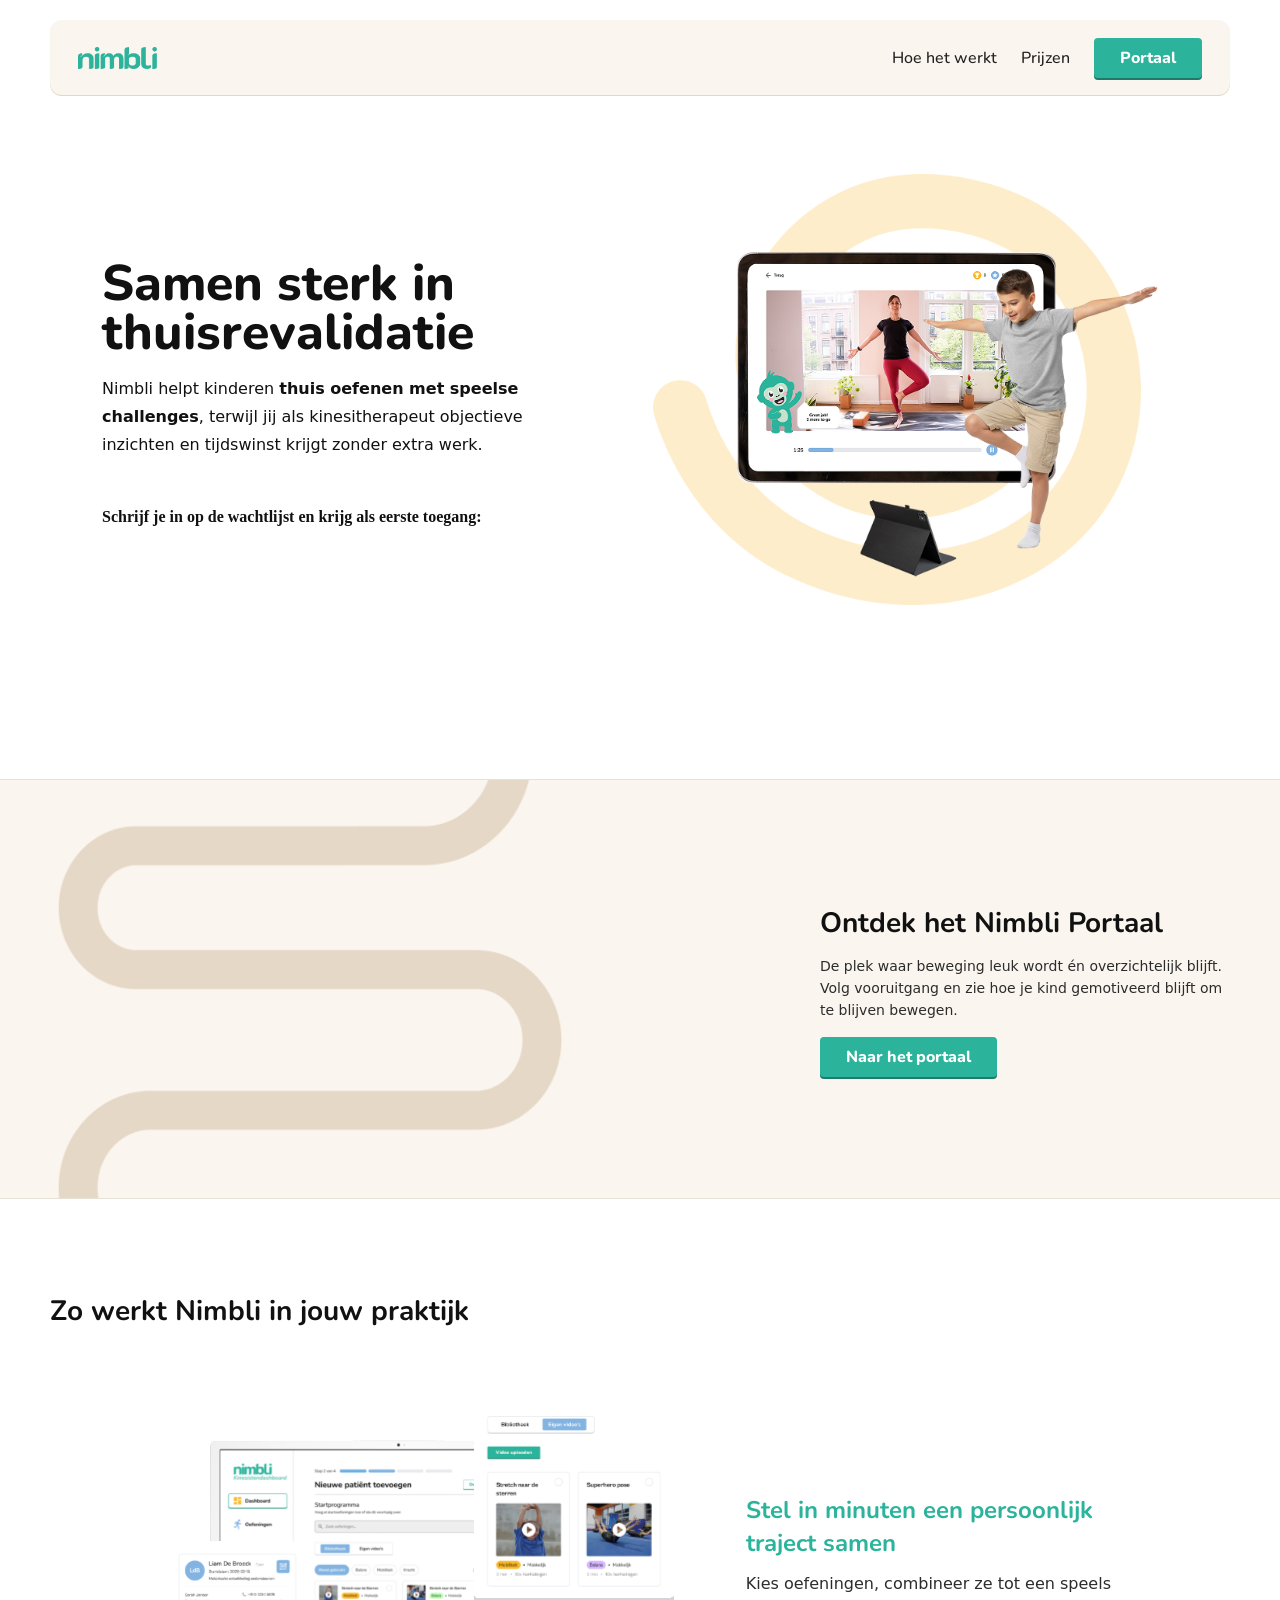
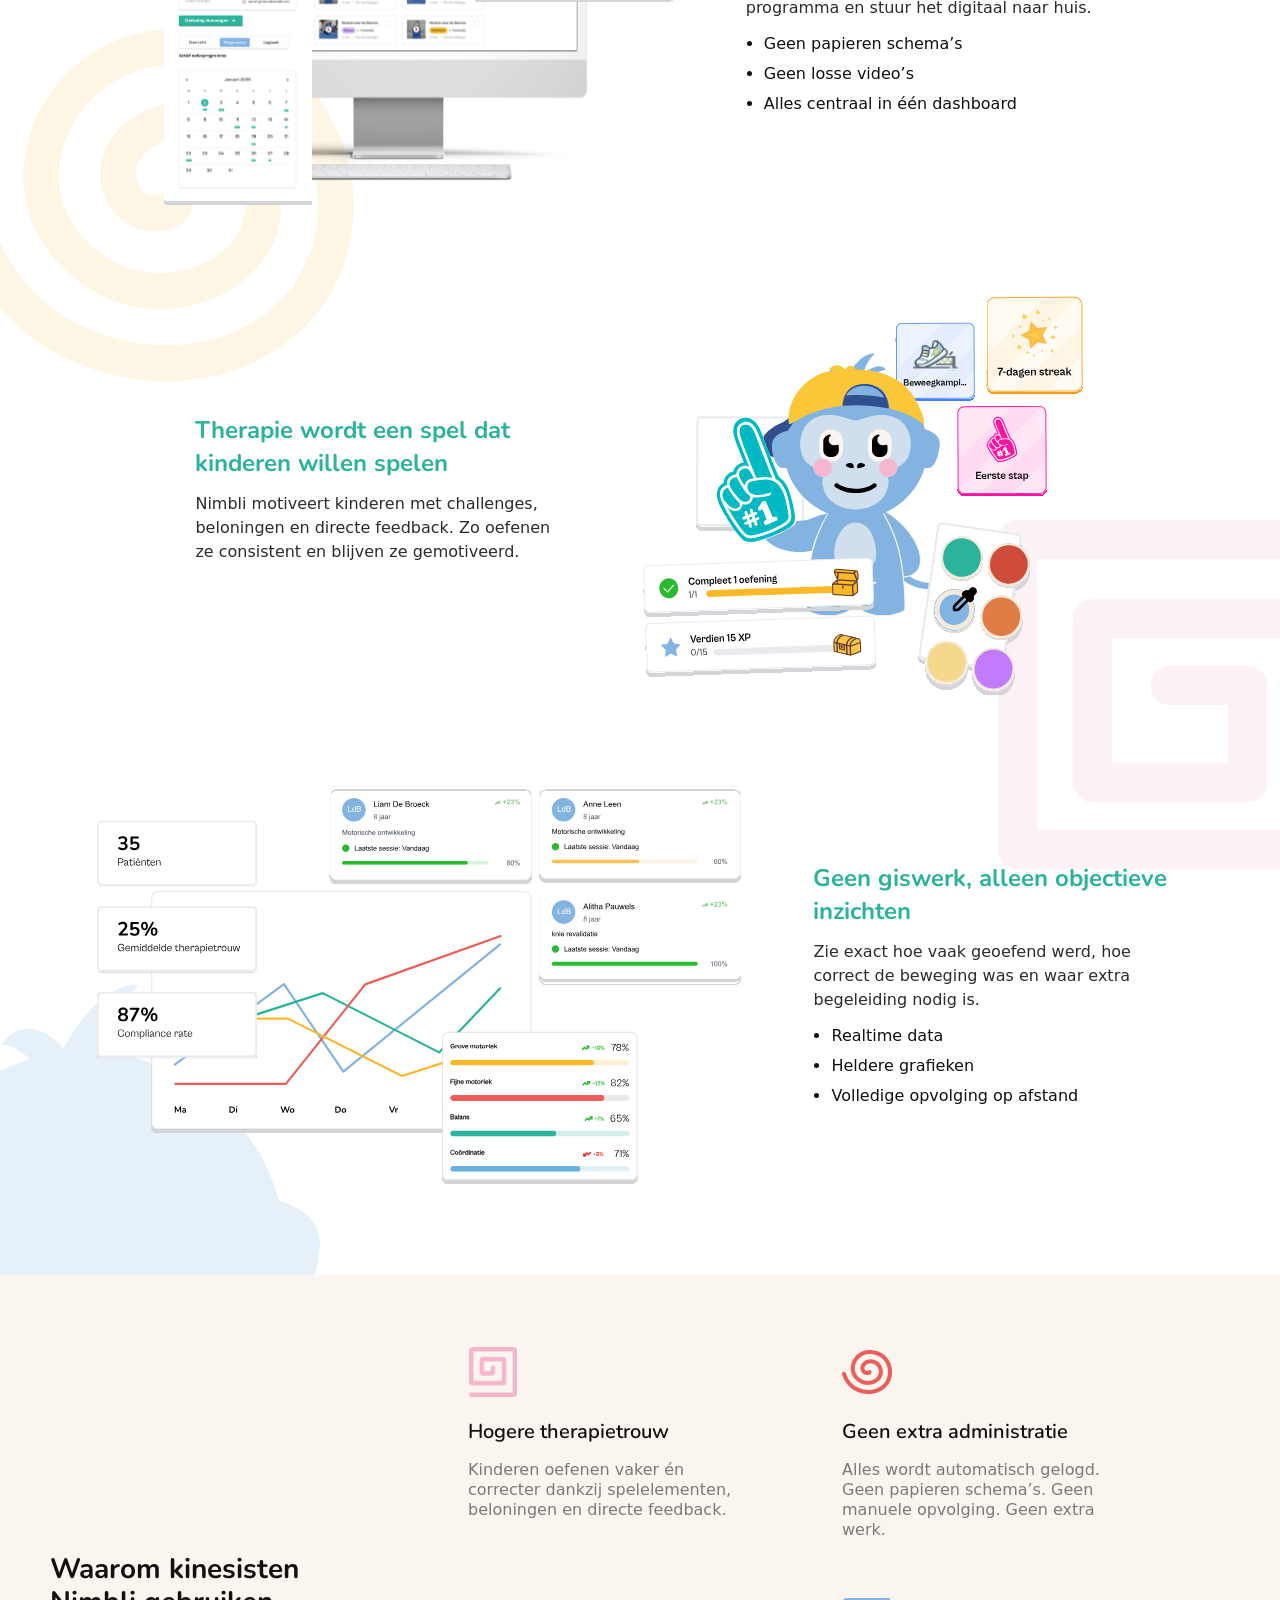
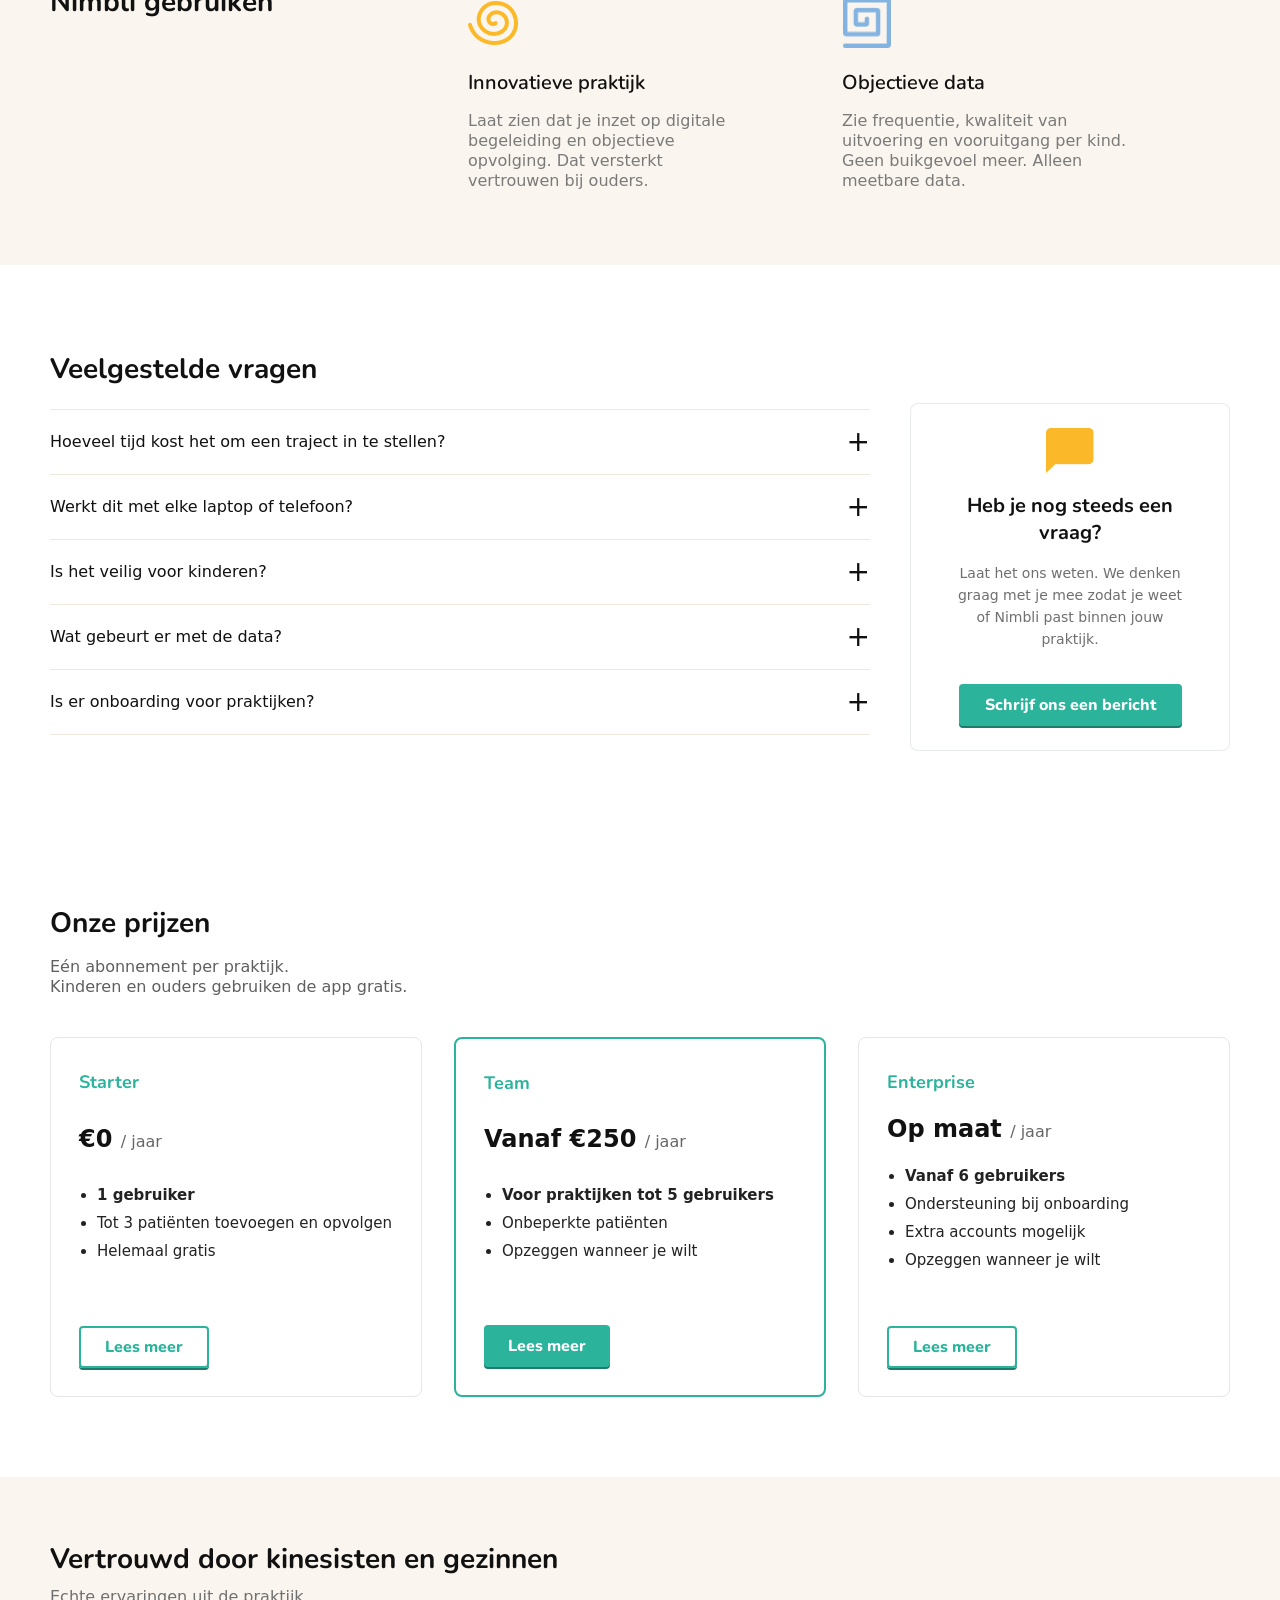
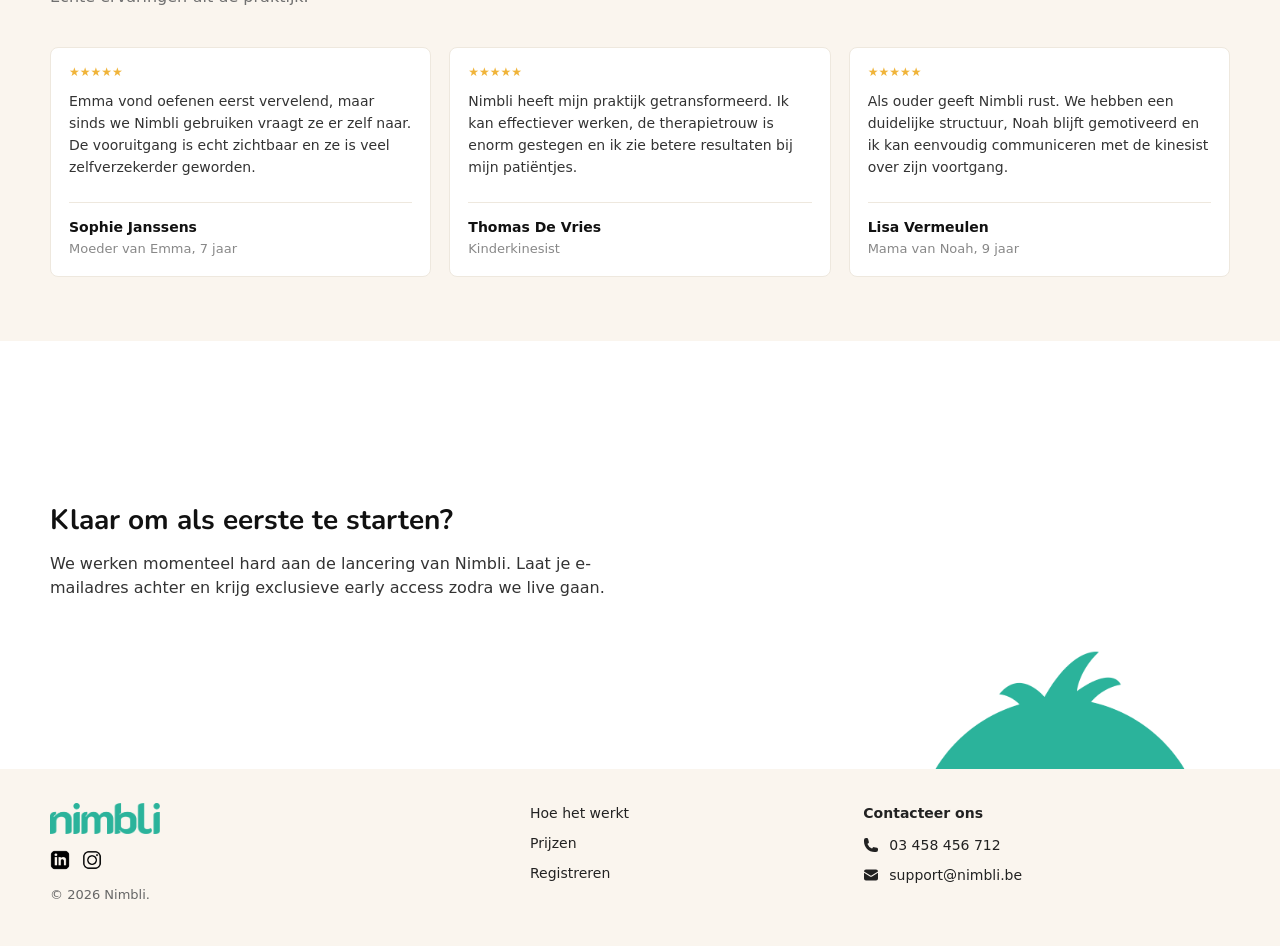
==== index.html @ b456d74d "fix: add margin-top to waitlist signup text for improved spacing" ====
<!doctype html>
<html lang="nl">
<head>
  <!-- Google Tag Manager -->
  <script>
    (function (w, d, s, l, i) {
      w[l] = w[l] || [];
      w[l].push({
        'gtm.start': new Date().getTime(),
        event: 'gtm.js'
      });
      var f = d.getElementsByTagName(s)[0],
          j = d.createElement(s),
          dl = l !== 'dataLayer' ? '&l=' + l : '';

      j.async = true;
      j.src = 'https://www.googletagmanager.com/gtm.js?id=' + i + dl;
      f.parentNode.insertBefore(j, f);
    })(window, document, 'script', 'dataLayer', 'GTM-WCHTFLN3');
  </script>
  <!-- End Google Tag Manager -->

  <meta charset="utf-8" />
  <meta name="viewport" content="width=device-width, initial-scale=1" />

  <title>Nimbli — Samen sterk in thuisrevalidatie</title>
  <meta
    name="description"
    content="Nimbli helpt kinesitherapeuten en gezinnen bij thuisrevalidatie met speelse challenges, objectieve inzichten en minder administratie."
  />
  <meta
    name="keywords"
    content="kinesitherapie software, thuisrevalidatie, praktijkbeheer, therapeuten software, praktijk software"
  />
  <meta name="author" content="Nimbli" />
  <meta name="robots" content="index, follow" />

  <link rel="canonical" href="https://nimbli.be" />

  <!-- Favicon -->
  <link rel="icon" href="/favicon.ico" sizes="any" />

  <!-- Open Graph -->
  <meta property="og:locale" content="nl_BE" />
  <meta property="og:type" content="website" />
  <meta property="og:site_name" content="Nimbli" />
  <meta property="og:title" content="Nimbli — Samen sterk in thuisrevalidatie" />
  <meta
    property="og:description"
    content="Nimbli helpt kinesitherapeuten en gezinnen bij thuisrevalidatie met speelse challenges, objectieve inzichten en minder administratie."
  />
  <meta property="og:url" content="https://nimbli.be" />
  <meta property="og:image" content="https://nimbli.be/assets/images/preview.png" />
  <meta property="og:image:alt" content="Preview van Nimbli" />

  <!-- Twitter -->
  <meta name="twitter:card" content="summary_large_image" />
  <meta name="twitter:title" content="Nimbli — Samen sterk in thuisrevalidatie" />
  <meta
    name="twitter:description"
    content="Nimbli helpt kinesitherapeuten en gezinnen bij thuisrevalidatie met speelse challenges, objectieve inzichten en minder administratie."
  />
  <meta name="twitter:image" content="https://nimbli.be/assets/images/preview.png" />

  <!-- Fonts -->
  <link rel="preconnect" href="https://fonts.googleapis.com" />
  <link rel="preconnect" href="https://fonts.gstatic.com" crossorigin />
  <link
    href="https://fonts.googleapis.com/css2?family=Nunito:wght@400;500;600;700;800;900&display=swap"
    rel="stylesheet"
  />

  <link rel="stylesheet" href="css/font.css" />
  <link rel="stylesheet" href="css/styles.css" />

    <!-- MailerLite Universal -->
    <script>
        (function(w,d,e,u,f,l,n){w[f]=w[f]||function(){(w[f].q=w[f].q||[])
        .push(arguments);},l=d.createElement(e),l.async=1,l.src=u,
        n=d.getElementsByTagName(e)[0],n.parentNode.insertBefore(l,n);})
        (window,document,'script','https://assets.mailerlite.com/js/universal.js','ml');
        ml('account', '2282656');
    </script>
    <!-- End MailerLite Universal -->
</head>

<body>
    <!-- Google Tag Manager (noscript) -->
    <noscript>
        <iframe
            src="https://www.googletagmanager.com/ns.html?id=GTM-WCHTFLN3"
            height="0"
            width="0"
            style="display:none;visibility:hidden">
        </iframe>
    </noscript>
    <!-- End Google Tag Manager (noscript) -->

    <header class="topbar">
        <div class="container topbar__inner">
            <a class="brand" href="index.html" aria-label="Ga naar home">
                <img src="assets/images/Logo.png" alt="nimbli" class="brand__logo" />
            </a>

            <button class="nav-toggle" aria-label="Menu openen" aria-expanded="false" type="button">
                <span></span>
                <span></span>
                <span></span>
            </button>

            <nav class="topnav" aria-label="Hoofdnavigatie">
                <a href="#hoe-het-werkt" class="topnav__link">Hoe het werkt</a>
                <a href="prijzen.html" class="topnav__link">Prijzen</a>
                <a href="#" class="btn btn--primary btn--sm">Portaal</a>
            </nav>
        </div>

        <div class="container mobile-menu" id="mobileMenu">
            <nav class="mobile-menu__nav" aria-label="Mobiele navigatie">
                <a href="#hoe-het-werkt" class="mobile-menu__link">Hoe het werkt</a>
                <a href="prijzen.html" class="mobile-menu__link">Prijzen</a>
                <a href="#" class="btn btn--primary btn--sm mobile-menu__btn">Portaal</a>
            </nav>
        </div>
    </header>

    <main>
        <section class="hero">
            <div class="container hero__inner">
                <div class="hero__copy">
                    <h1 class="hero__title">
                        Samen sterk in<br>
                        thuisrevalidatie
                    </h1>

                    <p class="hero__lead">
                        Nimbli helpt kinderen <strong>thuis oefenen met speelse challenges</strong>, terwijl jij als kinesitherapeut objectieve inzichten en tijdswinst krijgt zonder extra werk.
                    </p>
                    <!-- <div class="hero__cta">
                                <label class="form-field">
                                    <input type="email" id="waitlistEmail" name="email" placeholder="Voer je e-mail in voor de wachtlijst" required>
                                </label>
                                <a href="onboarding.html" id="startGratisBtn" class="btn btn--primary">Start gratis</a>
                    </div> -->

                    <!-- <p class="hero__note">Geen verplichtingen</p> -->
                    <span style="font-size: 16px; font-weight: bold; font-family: 'Cabinet Grotesk', sans serif;">Schrijf je in op de wachtlijst en krijg als eerste toegang:</span>
                    <div class="ml-embedded" data-form="lOY6Vr"></div>
                </div>

                <div class="hero__visual">
                    <img src="assets/images/hero.png" alt="Illustratie van Nimbli voor thuisrevalidatie">
                </div>
            </div>
        </section>

        <section class="portal-strip" aria-label="Nimbli portaal">
            <div class="container portal-strip__inner">
                <div class="portal-strip__left">
                    <div class="portal-path">
                        <img src="assets/images/path.png" alt="" class="portal-strip__path">
        
                        <img src="assets/images/check-day.png" alt="" class="portal-badge portal-badge--check-1">
                        <img src="assets/images/check-day.png" alt="" class="portal-badge portal-badge--check-2">
                        <img src="assets/images/star-day.png" alt="" class="portal-badge portal-badge--star">
                    </div>
                </div>
        
                <div class="portal-strip__card">
                    <h2>Ontdek het Nimbli Portaal</h2>
                    <p>
                        De plek waar beweging leuk wordt én overzichtelijk blijft. Volg vooruitgang en zie hoe je kind gemotiveerd blijft om te blijven bewegen.
                    </p>
                    <a class="btn btn--primary btn--sm" href="#">Naar het portaal</a>
                </div>
            </div>
        </section>

        <section class="practice" id="hoe-het-werkt">
            <h2 class="practice__title container">Zo werkt Nimbli in jouw praktijk</h2>

            <div class="container practice__grid">
                <div class="practice__row">
                    <div class="practice__visual">
                        <img src="assets/images/kinedash.svg" alt="Dashboard om een persoonlijk traject samen te stellen">
                    </div>

                    <div class="practice__copy">
                        <h3>Stel in minuten een persoonlijk traject samen</h3>
                        <p class="muted">
                            Kies oefeningen, combineer ze tot een speels programma en stuur het digitaal naar huis.
                        </p>

                        <ul class="practice__list">
                            <li>Geen papieren schema’s</li>
                            <li>Geen losse video’s</li>
                            <li>Alles centraal in één dashboard</li>
                        </ul>
                    </div>
                </div>

                <div class="practice__row practice__row--reverse">
                    <div class="practice__copy">
                        <h3>Therapie wordt een spel dat kinderen willen spelen</h3>
                        <p class="muted">
                            Nimbli motiveert kinderen met challenges, beloningen en directe feedback. Zo oefenen ze consistent en blijven ze gemotiveerd.
                        </p>
                    </div>

                    <div class="practice__visual">
                        <img src="assets/images/kinddash.svg" alt="Kinddashboard met speelse challenges en oefeningen">
                    </div>
                </div>

                <div class="practice__row">
                    <div class="practice__visual practice__row--stats">
                        <img src="assets/images/stats.svg" alt="Dashboard met objectieve inzichten en statistieken">
                    </div>

                    <div class="practice__copy">
                        <h3>Geen giswerk, alleen objectieve inzichten</h3>
                        <p class="muted">
                            Zie exact hoe vaak geoefend werd, hoe correct de beweging was en waar extra begeleiding nodig is.
                        </p>

                        <ul class="practice__list">
                            <li>Realtime data</li>
                            <li>Heldere grafieken</li>
                            <li>Volledige opvolging op afstand</li>
                        </ul>
                    </div>
                </div>
            </div>
        </section>

        <section class="benefits">
            <div class="container benefits__inner">
                <div class="benefits__intro">
                    <h2 class="benefits__title">Waarom kinesisten Nimbli gebruiken</h2>
                </div>

                <div class="benefits__grid">
                    <article class="benefit-card">
                        <img src="assets/images/miniPinkswirl.png" alt="" class="benefit-card__icon">
                        <h3>Hogere therapietrouw</h3>
                        <p class="muted">
                            Kinderen oefenen vaker én correcter dankzij spelelementen, beloningen en directe feedback.
                        </p>
                    </article>

                    <article class="benefit-card">
                        <img src="assets/images/miniRedSwirl.png" alt="" class="benefit-card__icon">
                        <h3>Geen extra administratie</h3>
                        <p class="muted">
                            Alles wordt automatisch gelogd. Geen papieren schema’s. Geen manuele opvolging. Geen extra werk.
                        </p>
                    </article>

                    <article class="benefit-card">
                        <img src="assets/images/miniYellowSwirl.png" alt="" class="benefit-card__icon">
                        <h3>Innovatieve praktijk</h3>
                        <p class="muted">
                            Laat zien dat je inzet op digitale begeleiding en objectieve opvolging. Dat versterkt vertrouwen bij ouders.
                        </p>
                    </article>

                    <article class="benefit-card">
                        <img src="assets/images/miniBlueSwirl.png" alt="" class="benefit-card__icon">
                        <h3>Objectieve data</h3>
                        <p class="muted">
                            Zie frequentie, kwaliteit van uitvoering en vooruitgang per kind. Geen buikgevoel meer. Alleen meetbare data.
                        </p>
                    </article>
                </div>
            </div>
        </section>

        <section class="faq" id="faq">
            <div class="container faq__grid">
                <div class="faq__left">
                    <h2 class="faq__title">Veelgestelde vragen</h2>

                    <div class="faq__list">
                        <details class="faq-item">
                            <summary>Hoeveel tijd kost het om een traject in te stellen?</summary>
                            <div class="faq-item__content">
                                Minder dan 5 minuten. Je kiest oefeningen, combineert ze tot een programma en stuurt het digitaal naar huis.
                            </div>
                        </details>

                        <details class="faq-item">
                            <summary>Werkt dit met elke laptop of telefoon?</summary>
                            <div class="faq-item__content">
                                Ja. Nimbli is volledig web-based en werkt op alle moderne apparaten met internettoegang.
                            </div>
                        </details>

                        <details class="faq-item">
                            <summary>Is het veilig voor kinderen?</summary>
                            <div class="faq-item__content">
                                Ja. Nimbli is ontworpen met de veiligheid van kinderen in gedachten. Alle data is versleuteld en we volgen strikte privacyrichtlijnen.
                            </div>
                        </details>

                        <details class="faq-item">
                            <summary>Wat gebeurt er met de data?</summary>
                            <div class="faq-item__content">
                                Alle data wordt veilig opgeslagen en alleen gebruikt om de voortgang van het kind te volgen en de therapie te optimaliseren. We delen geen data met derden zonder toestemming.
                            </div>
                        </details>

                        <details class="faq-item">
                            <summary>Is er onboarding voor praktijken?</summary>
                            <div class="faq-item__content">
                                Ja. We bieden een uitgebreide onboarding aan voor nieuwe praktijken, inclusief trainingssessies en ondersteuning bij het opzetten van je eerste trajecten.
                            </div>
                        </details>
                    </div>
                </div>

                <aside class="faq-card">
                    <div class="faq-card__badge">
                        <img src="assets/images/message.png" alt="">
                    </div>

                    <h3>Heb je nog steeds een vraag?</h3>
                    <p class="muted">
                        Laat het ons weten. We denken graag met je mee zodat je weet of Nimbli past binnen jouw praktijk.
                    </p>
                    <a class="btn btn--faq" href="contact.html">Schrijf ons een bericht</a>
                </aside>
            </div>
        </section>

        <section class="pricing" id="prijzen">
            <div class="container">
                <h2 class="pricing__title">Onze prijzen</h2>
                <p class="pricing__subtitle">
                    Eén abonnement per praktijk.<br>
                    Kinderen en ouders gebruiken de app gratis.
                </p>

                <div class="pricing__grid">
                    <div class="pricing-card">
                        <h3 class="pricing-card__title">Starter</h3>
                        <div class="pricing-card__price">€0 <span>/ jaar</span></div>
                    
                        <ul>
                            <li><strong>1 gebruiker</strong></li>
                            <li>Tot 3 patiënten toevoegen en opvolgen</li>
                            <li>Helemaal gratis</li>
                        </ul>
                    
                        <a href="prijzen.html" class="btn btn--outline">Lees meer</a>
                    </div>
                    
                    <div class="pricing-card pricing-card--featured">
                        <h3 class="pricing-card__title">Team</h3>
                        <div class="pricing-card__price">Vanaf €250 <span>/ jaar</span></div>
                    
                        <ul>
                            <li><strong>Voor praktijken tot 5 gebruikers</strong></li>
                            <li>Onbeperkte patiënten</li>
                            <li>Opzeggen wanneer je wilt</li>
                        </ul>
                    
                        <a href="prijzen.html" class="btn">Lees meer</a>
                    </div>
                    
                    <div class="pricing-card">
                        <h3 class="pricing-card__title">Enterprise</h3>
                        <div class="pricing-card__price">Op maat <span>/ jaar</span></div>
                    
                        <ul>
                            <li><strong>Vanaf 6 gebruikers</strong></li>
                            <li>Ondersteuning bij onboarding</li>
                            <li>Extra accounts mogelijk</li>
                            <li>Opzeggen wanneer je wilt</li>
                        </ul>
                    
                        <a href="prijzen.html" class="btn btn--outline">Lees meer</a>
                    </div>
                </div>
            </div>
        </section>

        <section class="testimonials">
            <div class="container">
                <h2 class="testimonials__title">Vertrouwd door kinesisten en gezinnen</h2>
                <p class="testimonials__subtitle">Echte ervaringen uit de praktijk.</p>

                <div class="testimonials__grid">
                    <article class="t-card">
                        <div class="t-card__stars">★★★★★</div>
                        <p class="t-card__text">
                            Emma vond oefenen eerst vervelend, maar sinds we Nimbli gebruiken vraagt ze er zelf naar. De vooruitgang is echt zichtbaar en ze is veel zelfverzekerder geworden.
                        </p>
                        <div class="t-card__meta">
                            <strong>Sophie Janssens</strong>
                            <span>Moeder van Emma, 7 jaar</span>
                        </div>
                    </article>

                    <article class="t-card">
                        <div class="t-card__stars">★★★★★</div>
                        <p class="t-card__text">
                            Nimbli heeft mijn praktijk getransformeerd. Ik kan effectiever werken, de therapietrouw is enorm gestegen en ik zie betere resultaten bij mijn patiëntjes.
                        </p>
                        <div class="t-card__meta">
                            <strong>Thomas De Vries</strong>
                            <span>Kinderkinesist</span>
                        </div>
                    </article>

                    <article class="t-card">
                        <div class="t-card__stars">★★★★★</div>
                        <p class="t-card__text">
                            Als ouder geeft Nimbli rust. We hebben een duidelijke structuur, Noah blijft gemotiveerd en ik kan eenvoudig communiceren met de kinesist over zijn voortgang.
                        </p>
                        <div class="t-card__meta">
                            <strong>Lisa Vermeulen</strong>
                            <span>Mama van Noah, 9 jaar</span>
                        </div>
                    </article>
                </div>
            </div>
        </section>

        <section class="final-cta">
            <div class="container cta">
                <div class="cta__content">
                    <h2>Klaar om als eerste te starten?</h2>
                    <p>We werken momenteel hard aan de lancering van Nimbli.
                        Laat je e-mailadres achter en krijg exclusieve early access zodra we live gaan.</p>
                    <div class="ml-embedded" data-form="rIYcTu"></div>    
                </div>

        
                <div class="cta__visual" aria-hidden="true">
                    <img src="assets/images/cta-monkey-base.png" alt="" class="cta-monkey">
                    <img src="assets/images/cta-monkey-stars.png" alt="" class="cta-stars">
                </div>
            </div>
        </section>
    </main>

    <footer class="footer" id="contact">
        <div class="container footer__grid">
            <div class="footer__brand">
                <img src="assets/images/Logo.png" alt="nimbli" class="footer__logo">

                <div class="footer__socials">
                    <a href="#" aria-label="LinkedIn">
                        <img src="assets/images/linkedin.png" alt="LinkedIn">
                    </a>
                    <a href="#" aria-label="Instagram">
                        <img src="assets/images/instagram.png" alt="Instagram">
                    </a>
                </div>

                <p class="footer__copyright">© 2026 Nimbli.</p>
            </div>

            <div class="footer__col">
                <a href="#hoe-het-werkt">Hoe het werkt</a>
                <a href="prijzen.html">Prijzen</a>
                <a href="onboarding.html">Registreren</a>
            </div>

            <div class="footer__col footer__contact">
                <p>Contacteer ons</p>

                <a href="tel:03458456712">
                    <svg viewBox="0 0 24 24" fill="currentColor" aria-hidden="true">
                        <path fill-rule="evenodd" d="M1.5 4.5a3 3 0 0 1 3-3h1.372c.86 0 1.61.586 1.819 1.42l1.105 4.423a1.875 1.875 0 0 1-.694 1.955l-1.293.97c-.135.101-.164.249-.126.352a11.285 11.285 0 0 0 6.697 6.697c.103.038.25.009.352-.126l.97-1.293a1.875 1.875 0 0 1 1.955-.694l4.423 1.105c.834.209 1.42.959 1.42 1.82V19.5a3 3 0 0 1-3 3h-2.25C8.552 22.5 1.5 15.448 1.5 6.75V4.5Z" clip-rule="evenodd" />
                    </svg>
                    <span>03 458 456 712</span>
                </a>

                <a href="mailto:support@nimbli.be">
                    <svg viewBox="0 0 24 24" fill="currentColor" aria-hidden="true">
                        <path d="M1.5 8.67v8.58a3 3 0 0 0 3 3h15a3 3 0 0 0 3-3V8.67l-8.928 5.493a3 3 0 0 1-3.144 0L1.5 8.67Z" />
                        <path d="M22.5 6.908V6.75a3 3 0 0 0-3-3h-15a3 3 0 0 0-3 3v.158l9.714 5.978a1.5 1.5 0 0 0 1.572 0L22.5 6.908Z" />
                    </svg>
                    <span>support@nimbli.be</span>
                </a>
            </div>
        </div>
    </footer>

    <script>
        const navToggle = document.querySelector('.nav-toggle');
        const mobileMenu = document.getElementById('mobileMenu');
    
        if (navToggle && mobileMenu) {
            navToggle.addEventListener('click', () => {
                const isOpen = navToggle.classList.toggle('is-open');
                mobileMenu.classList.toggle('is-open', isOpen);
                navToggle.setAttribute('aria-expanded', isOpen ? 'true' : 'false');
            });
    
            mobileMenu.querySelectorAll('a').forEach(link => {
                link.addEventListener('click', () => {
                    navToggle.classList.remove('is-open');
                    mobileMenu.classList.remove('is-open');
                    navToggle.setAttribute('aria-expanded', 'false');
                });
            });
        }
    
        const portalStrip = document.querySelector('.portal-strip');
        const portalBadges = document.querySelectorAll('.portal-badge');
        let portalAnimated = false;
    
        function animatePortalBadges() {
            if (portalAnimated) return;
            portalAnimated = true;
    
            portalBadges.forEach((badge, index) => {
                setTimeout(() => {
                    badge.classList.add('is-visible');
                }, index * 500);
            });
        }
    
        if (portalStrip && portalBadges.length) {
            const observer = new IntersectionObserver((entries) => {
                entries.forEach((entry) => {
                    if (entry.isIntersecting) {
                        animatePortalBadges();
                        observer.unobserve(entry.target);
                    }
                });
            }, {
                threshold: 0.8
            });
    
            observer.observe(portalStrip);
        }


        const cta = document.querySelector('.cta');
const btn = document.querySelector('.cta .ml-embedded');

if (cta && btn) {
    btn.addEventListener('mouseenter', () => {
        cta.classList.add('is-excited');
    });

    btn.addEventListener('mouseleave', () => {
        cta.classList.remove('is-excited');
    });
}
    </script>
</body>
</html>
---- css/font.css ----
/* style.css */
/* #### Generated By: http://font.download #### */

@font-face {
    font-family: 'Cabinet Grotesk Regular';
    font-style: normal;
    font-weight: normal;
    src: local('Cabinet Grotesk Regular'), url('CabinetGrotesk-Regular.woff') format('woff');
    }
    
  
    @font-face {
    font-family: 'Cabinet Grotesk Thin';
    font-style: normal;
    font-weight: normal;
    src: local('Cabinet Grotesk Thin'), url('CabinetGrotesk-Thin.woff') format('woff');
    }
    
  
    @font-face {
    font-family: 'Cabinet Grotesk Extralight';
    font-style: normal;
    font-weight: normal;
    src: local('Cabinet Grotesk Extralight'), url('CabinetGrotesk-Extralight.woff') format('woff');
    }
    
  
    @font-face {
    font-family: 'Cabinet Grotesk Light';
    font-style: normal;
    font-weight: normal;
    src: local('Cabinet Grotesk Light'), url('CabinetGrotesk-Light.woff') format('woff');
    }
    
  
    @font-face {
    font-family: 'Cabinet Grotesk Medium';
    font-style: normal;
    font-weight: normal;
    src: local('Cabinet Grotesk Medium'), url('CabinetGrotesk-Medium.woff') format('woff');
    }
    
  
    @font-face {
    font-family: 'Cabinet Grotesk Bold';
    font-style: normal;
    font-weight: normal;
    src: local('Cabinet Grotesk Bold'), url('CabinetGrotesk-Bold.woff') format('woff');
    }
    
  
    @font-face {
    font-family: 'Cabinet Grotesk Extrabold';
    font-style: normal;
    font-weight: normal;
    src: local('Cabinet Grotesk Extrabold'), url('CabinetGrotesk-Extrabold.woff') format('woff');
    }
    
  
    @font-face {
    font-family: 'Cabinet Grotesk Black';
    font-style: normal;
    font-weight: normal;
    src: local('Cabinet Grotesk Black'), url('CabinetGrotesk-Black.woff') format('woff');
    }
---- css/styles.css ----
:root {
    --brand-primary: #2BB39B;
    --brand-primary-dark: #189881;

    --bg: #FFFFFF;
    --bg-soft: #FAF5EE;
    --text: #111111;
    --muted: #6F6F6F;
    --border: #E7E2D8;
    --border-soft: #EEE8DE;

    --shadow-btn: 0 2px 0 #1E7A6A;

    --container: 1180px;
    --radius-lg: 12px;
    --radius-md: 8px;
    --radius-sm: 4px;

    --section-x: 40px;
    --header-top: 20px;
    --header-height-space: 110px;

    /* Typography */
    --font-heading: "Nunito", sans-serif;
    --font-body: "Cabinet Grotesk", system-ui, sans-serif;

    --h1-size: 36px;
    --h1-line: 49px;
    --h1-weight: 800;

    --h2-size: 28px;
    --h2-line: 44px;
    --h2-weight: 700;

    --h3-size: 24px;
    --h3-line: 33px;
    --h3-weight: 700;

    --h4-size: 20px;
    --h4-line: 27px;
    --h4-weight: 400;

    --h5-size: 16px;
    --h5-line: 22px;
    --h5-weight: 300;

    --body-lg-size: 18px;
    --body-lg-line: 20px;
    --body-lg-weight: 400;

    --body-size: 16px;
    --body-line: 20px;
    --body-weight: 400;

    --body-sm-size: 14px;
    --body-sm-line: 20px;
    --body-sm-weight: 400;

    --btn-size: 16px;
    --btn-line: 20px;
    --btn-weight: 800;
}

*,
*::before,
*::after {
    box-sizing: border-box;
}

html {
    scroll-behavior: smooth;
}

body {
    margin: 0;
    background: var(--bg);
    color: var(--text);
    font-family: var(--font-body);
    font-size: var(--body-size);
    line-height: var(--body-line);
    font-weight: var(--body-weight);
    overflow-x: hidden;
}

h1,
h2,
h3,
h4,
h5,
.btn,
.topnav__link,
.mobile-menu__link {
    font-family: var(--font-heading);
    margin: 0;
}

h1 {
    font-size: var(--h1-size);
    line-height: var(--h1-line);
    font-weight: var(--h1-weight);
}

h2 {
    font-size: var(--h2-size);
    line-height: var(--h2-line);
    font-weight: var(--h2-weight);
}

h3 {
    font-size: var(--h3-size);
    line-height: var(--h3-line);
    font-weight: var(--h3-weight);
}

h4 {
    font-size: var(--h4-size);
    line-height: var(--h4-line);
    font-weight: var(--h4-weight);
}

h5 {
    font-size: var(--h5-size);
    line-height: var(--h5-line);
    font-weight: var(--h5-weight);
}

img {
    display: block;
    max-width: 100%;
    height: auto;
}

a {
    color: inherit;
    text-decoration: none;
}

p {
    margin: 0;
}

ul {
    margin: 0;
    padding-left: 18px;
}

.container {
    width: min(var(--container), calc(100% - (var(--section-x) * 2)));
    margin-inline: auto;
}

.muted {
    color: var(--muted);
}

/* =======================
   TOPBAR
======================= */
.topbar {
    position: fixed;
    top: var(--header-top);
    left: 0;
    width: 100%;
    z-index: 1000;
    pointer-events: none;
}

.topbar__inner,
.mobile-menu {
    pointer-events: auto;
}

.topbar__inner {
    background: var(--bg-soft);
    border-radius: 12px;
    padding: 18px 28px;
    min-height: 68px;
    display: flex;
    align-items: center;
    justify-content: space-between;
    box-shadow: inset 0 -1px 0 #E3D7C6;
}

.brand {
    display: inline-flex;
    align-items: center;
    flex-shrink: 0;
}

.brand__logo {
    height: 22px;
    width: auto;
}

.topnav {
    display: flex;
    align-items: center;
    gap: 24px;
}

.topnav__link {
    font-size: 16px;
    line-height: 20px;
    font-weight: 500;
    color: #222;
    transition: opacity 0.2s ease;
}

.topnav__link:hover {
    opacity: 0.7;
}

.nav-toggle {
    display: none;
    width: 42px;
    height: 42px;
    padding: 0;
    border: 0;
    background: transparent;
    cursor: pointer;
    align-items: center;
    justify-content: center;
    flex-direction: column;
    gap: 5px;
}

.nav-toggle span {
    width: 22px;
    height: 2px;
    border-radius: 999px;
    background: var(--brand-primary);
    transition: transform 0.2s ease, opacity 0.2s ease;
}

.nav-toggle.is-open span:nth-child(1) {
    transform: translateY(7px) rotate(45deg);
}

.nav-toggle.is-open span:nth-child(2) {
    opacity: 0;
}

.nav-toggle.is-open span:nth-child(3) {
    transform: translateY(-7px) rotate(-45deg);
}

.mobile-menu {
    display: none;
}

/* =======================
   BUTTONS
======================= */
.btn {
    display: inline-flex;
    align-items: center;
    justify-content: center;
    min-height: 42px;
    padding: 8px 24px;
    border-radius: 4px;
    border: 2px solid transparent;
    font-size: var(--btn-size);
    line-height: var(--btn-line);
    font-weight: var(--btn-weight);
    white-space: nowrap;
    box-shadow: var(--shadow-btn);
    transition: transform 0.08s ease, box-shadow 0.08s ease, background-color 0.2s ease, border-color 0.2s ease;
}

.ml-embedded button {
    display: inline-flex;
    align-items: center;
    justify-content: center;
    min-height: 42px;
    min-width: 150px;
    padding: 8px 24px !important;
    border-radius: 4px;
    border: 2px solid transparent;
    font-size: var(--btn-size);
    line-height: var(--btn-line);
    font-weight: var(--btn-weight);
    white-space: nowrap;
    box-shadow: var(--shadow-btn);
    box-shadow: 0 2px 0 #1E7A6A !important;
    transition: transform 0.08s ease, box-shadow 0.08s ease, background-color 0.2s ease, border-color 0.2s ease;
} 

.ml-embedded input {
    padding: 12px !important;
    border-width: 1px !important;
}

.ml-embedded {
    margin-left: -20px;
    margin-bottom: -6px;

}

.btn:active {
    transform: translateY(2px);
    box-shadow: 0 1px 0 #1E7A6A;
}

.btn--sm {
    min-height: 38px;
    padding: 8px 24px;
    font-size: var(--btn-size);
    line-height: var(--btn-line);
}

.btn--primary,
.btn--faq {
    background: var(--brand-primary);
    border-color: var(--brand-primary);
    color: #fff;
}

.btn--primary:hover,
.btn--faq:hover {
    background: var(--brand-primary-dark);
    border-color: var(--brand-primary-dark);
}

.btn--outline {
    background: #fff;
    border-color: var(--brand-primary);
    color: var(--brand-primary);
}

.btn--outline:hover {
    background: rgba(43, 179, 155, 0.06);
}

/* =======================
   HERO
======================= */
.hero {
    padding: calc(var(--header-height-space) + 64px) 62px;
}

.hero__inner {
    display: grid;
    grid-template-columns: minmax(0, 480px) minmax(0, 1fr);
    align-items: center;
    gap: 58px;
}

.hero__copy {
    max-width: 440px;
}

.hero__title {
    margin: 0 0 18px;
    font-size: 50px; 
}

.hero__lead {
    margin: 0 0 48px;
    font-size: var(--body-size);
    line-height: 28px;
    font-weight: var(--body-weight);
}

.hero__cta {
    display: flex;
    flex-direction: row;
    gap: 12px;
    margin-top: 40px;
}

.hero__cta btn {
    height: 22px !important;
}


.hero__note {
    font-size: var(--body-sm-size);
    line-height: var(--body-sm-line);
    color: #8A8A8A;
}

.hero__visual {
    display: flex;
    justify-content: center;
    align-items: center;
}

.hero__visual img {
    width: min(100%, 570px);
}

/* =======================
   PORTAL STRIP
======================= */

.portal-strip {
    background: var(--bg-soft);
    border-top: 1px solid var(--border);
    border-bottom: 1px solid var(--border);
    overflow: hidden;
}

.portal-strip__inner {
    min-height: 260px;
    display: grid;
    grid-template-columns: minmax(0, 1.2fr) minmax(320px, 420px);
    align-items: center;
    gap: 40px;
    padding: 24px 0;
}

.portal-strip__left {
    position: relative;
    height: 370px; 
    width: 600px;
    display: flex;
    align-items: center;
}

.portal-path {
    position: relative;
    width: 520px; 
    height: 420px;
}

/* pad */
.portal-strip__path {
    position: absolute;
    width: 100%;
    height: auto;
    top: 0;
    left: 0;
}


/* badges */
.portal-badge {
    position: absolute;
    width: 100px;
    height: auto;
    opacity: 0;
    transform: scale(0.7) translateY(10px);
    pointer-events: none;
}

.portal-badge.is-visible {
    animation: portalBadgePop 0.45s cubic-bezier(0.2, 0.9, 0.2, 1) forwards;
}

@keyframes portalBadgePop {
    0% {
        opacity: 0;
        transform: scale(0.5) translateY(10px);
    }
    60% {
        opacity: 1;
        transform: scale(1.2) translateY(-2px);
    }
    100% {
        opacity: 1;
        transform: scale(1) translateY(0);
    }
}

/* exacte posities desktop */
.portal-badge--check-1 {
    top: 20px;
    left: 130px;
}

.portal-badge--check-2 {
    top: 145px;
    left: 290px;
}

.portal-badge--star {
    top: 280px;
    left: 130px;
}

.portal-strip__card {
    justify-self: end;
    max-width: 410px;
}

.portal-strip__card h2 {
    margin: 0 0 10px;
}

.portal-strip__card p {
    margin: 0 0 16px;
    font-size: var(--body-sm-size);
    line-height: 22px;
    font-weight: var(--body-sm-weight);
    color: #2C2C2C;
}


/* =======================
   PRACTICE
======================= */
.practice {
    position: relative;
    overflow: hidden;
    padding: 90px 0 90px;
}

.practice::before {
    content: "";
    position: absolute;
    left: -150px;
    bottom: -180px;
    width: 470px;
    height: 470px;
    background: url('../assets/images/fullmonkey.svg') no-repeat center / contain;
    pointer-events: none;
    z-index: 0;
}

.practice__title {
    margin: 0 auto 72px;
    position: relative;
    z-index: 1;
}

.practice__grid {
    position: relative;
    z-index: 1;
    display: flex;
    flex-direction: column;
    align-items: center;
    gap: 90px;
}

.practice__row {
    display: grid;
    grid-template-columns: minmax(0, 1fr) minmax(300px, 370px);
    align-items: center;
    gap: 72px;
    position: relative;
}

.practice__row:first-child::before {
    content: "";
    position: absolute;
    left: -210px;
    top: 100%;
    transform: translateY(-50%);
    width: 400px;
    height: 400px;
    background: url('../assets/images/yellowswirl-background.png') no-repeat center / contain;
    opacity: 0.5;
    pointer-events: none;
    z-index: -1;
}


.practice__row--reverse {
    grid-template-columns: minmax(300px, 370px) minmax(0, 1fr);
    position: relative;
}

.practice__row--reverse::before {
    content: none;
}

.practice__row--reverse::after {
    content: "";
    position: absolute;
    right: -260px;
    top: 100%;
    transform: translateY(-50%);
    width: 350px;
    height: 350px;
    background: url('../assets/images/pinkswirl-background.png') no-repeat center / contain;
    opacity: 0.7;
    pointer-events: none;
    z-index: -1;
}

.practice__visual {
    display: flex;
    justify-content: center;
    align-items: center;
}

.practice__visual img {
    height: 400px;
}

.visual-stat {
    width: 500px;
}

.practice__copy {
    max-width: 370px;
}

.practice__copy h3 {
    margin: 0 0 12px;
    color: var(--brand-primary);
}

.practice__copy p {
    margin: 0 0 12px;
    font-size: var(--body-size);
    line-height: 24px;
    font-weight: var(--body-weight);
    color: #2C2C2C;
}

.practice__list {
    font-size: var(--body-size);
    line-height: 24px;
    font-weight: var(--body-weight);
    color: #111;
}

.practice__list li + li {
    margin-top: 6px;
}


/* =======================
   BENEFITS
======================= */
.benefits {
    background: var(--bg-soft);
    padding: 72px 0 74px;
}

.benefits__inner {
    display: grid;
    grid-template-columns: 300px 1fr;
    column-gap: 118px;
    align-items: center;
}

.benefits__intro {
    padding-top: 34px;
}

.benefits__title {
    max-width: 290px;
    margin: 0;
    font-size: 28px;
    line-height: 33px;
    font-weight: 700;
}

.benefits__grid {
    display: grid;
    grid-template-columns: repeat(2, 300px);
    column-gap: 74px;
    row-gap: 58px;
    align-items: start;
}

.benefit-card {
    max-width: 300px;
}

.benefit-card__icon {
    width: 50px;
    height: 50px;
    margin-bottom: 18px;
    object-fit: contain;
}

.benefit-card h3 {
    margin: 0 0 12px;
    font-size: 20px;
    /* line-height: 33px; */
    font-weight: 600;
    color: #111111;
}

.benefit-card p {
    margin: 0;
    max-width: 290px;
    font-size: 16px;
    line-height: 20px;
    font-weight: 400;
    color: #7A7A7A;
}

/* =======================
   FAQ
======================= */
.faq {
    padding: 82px 0 70px;
}

.faq__grid {
    display: grid;
    grid-template-columns: minmax(0, 1fr) 320px;
    gap: 40px;
    align-items: start;
}

.faq__title {
    margin: 0 0 18px;
}

.faq__list {
    display: grid;
}

.faq-item {
    border-bottom: 1px solid var(--border-soft);
}

.faq-item:first-child {
    border-top: 1px solid var(--border-soft);
}

.faq-item summary {
    list-style: none;
    cursor: pointer;
    padding: 18px 0;
    font-size: var(--body-size);
    line-height: 24px;
    font-weight: 500;
    display: flex;
    align-items: center;
    justify-content: space-between;
    gap: 18px;
}

.faq-item summary::-webkit-details-marker {
    display: none;
}

.faq-item summary::after {
    content: "+";
    font-size: 28px;
    line-height: 1;
    font-weight: 200;
    flex-shrink: 0;
}

.faq-item[open] summary::after {
    content: "−";
}

.faq-item__content {
    padding: 0 26px 18px 0;
    font-size: var(--body-sm-size);
    line-height: 22px;
    font-weight: var(--body-sm-weight);
    color: #434343;
}

.faq-card {
    background: #fff;
    padding: 24px 40px;
    margin-top: 56px;
    align-content: center;
    text-align: center;
    
    display: flex;
    flex-direction: column;
    justify-content: center;
    align-items: center;
    gap: 16px;

    /* width: 459.75px;
    height: 423px; */
    border: 1px solid rgba(229, 231, 235, 0.866667);
    border-radius: 8px;
}

.faq-card__badge {
    height: 48px;
    width: 48px;
}

.faq-card h3 {
    font-size: var(--h4-size);
    line-height: var(--h4-line);
    font-weight: 700;
}

.faq-card p {
    margin: 0 0 18px;
    font-size: var(--body-sm-size);
    line-height: 22px;
    font-weight: var(--body-sm-weight);
}

/* =======================
   PRICING
======================= */

/* =======================
   PRICING
======================= */
.pricing {
    padding: 80px 0;
    background: #fff;
}

.pricing__title {
    margin-bottom: 12px;
}

.pricing__subtitle {
    margin-bottom: 40px;
    color: #5f5f5f;
}

.pricing__grid {
    display: grid;
    grid-template-columns: repeat(3, 1fr);
    gap: 32px;
}

/* CARD */
.pricing-card {
    border: 1px solid #E6E6E6;
    border-radius: 8px;
    padding: 28px;
    display: flex;
    flex-direction: column;
    justify-content: space-between;
    min-height: 360px;
}

/* highlighted card */
.pricing-card--featured {
    border: 2px solid var(--brand-primary);
}

/* title */
.pricing-card__title {
    font-size: 18px;
    font-weight: 700;
    margin-bottom: 12px;
    color: var(--brand-primary)
}

/* price */
.pricing-card__price {
    font-size: 24px;
    font-weight: 800;
    margin-bottom: 16px;
}

.pricing-card__price span {
    font-size: 16px;
    font-weight: 400;
    color: #666;
}


/* list */
.pricing-card ul {
    list-style: disc;
    padding-left: 18px;
    margin: 0 0 24px;
    color: #222;
}

.pricing-card li {
    margin-bottom: 8px;
    font-size: 15px;
}

/* BUTTONS */

/* default (outline) */
.pricing-card .btn {
    align-self: flex-start;
    margin-top: 16px;
}

/* outline button */
.btn--outline {
    background: transparent;
    border: 2px solid var(--brand-primary);
    color: var(--brand-primary);
}

/* featured button */
.pricing-card--featured .btn {
    background: var(--brand-primary);
    color: #fff;
    border: none;
}

/* =======================
   TESTIMONIALS
======================= */
.testimonials {
    background: var(--bg-soft);
    padding: 60px 0 64px;
}

.testimonials__title {
    margin: 0 0 6px;
}

.testimonials__subtitle {
    margin: 0 0 40px;
    font-size: var(--body-size);
    line-height: 20px;
    font-weight: var(--body-weight);
    color: #707070;
}

.testimonials__grid {
    display: grid;
    grid-template-columns: repeat(3, minmax(0, 1fr));
    gap: 18px;
}

.t-card {
    background: #fff;
    border: 1px solid var(--border-soft);
    border-radius: 8px;
    padding: 18px;
    min-height: 230px;
    display: flex;
    flex-direction: column;
}

.t-card__stars {
    margin-bottom: 12px;
    font-size: 12px;
    line-height: 1;
    color: #F0B43A;
}

.t-card__text {
    margin: 0 0 18px;
    font-size: var(--body-sm-size);
    line-height: 22px;
    font-weight: var(--body-sm-weight);
    color: #333;
}

.t-card__meta {
    margin-top: auto;
    padding-top: 14px;
    border-top: 1px solid var(--border-soft);
    display: flex;
    flex-direction: column;
    gap: 3px;
}

.t-card__meta strong {
    font-size: var(--body-sm-size);
    line-height: 20px;
    font-weight: 700;
}

.t-card__meta span {
    font-size: 13px;
    line-height: 18px;
    color: #888;
}


/* =======================
   FINAL CTA
======================= */
.final-cta {
    background: #fff;
    padding: 28px 0 0;
}

.cta {
    position: relative;
    min-height: 400px;
    display: grid;
    grid-template-columns: 1fr 360px;
    align-items: center;
    gap: 24px;
    overflow: hidden; 
}

.cta__content {
    position: relative;
    z-index: 2;
    max-width: 600px;
    padding-bottom: 28px;
}

.cta__content h2 {
    margin: 0 0 10px;
}

.cta__content p {
    margin: 0 0 18px;
    font-size: var(--body-size);
    line-height: 24px;
    color: #333;
}

.cta__visual {
    position: relative;
    height: 260px;
    z-index: 1;
}

/* basis-aap */
.cta-monkey {
    position: absolute;
    right: 0;
    bottom: -6px;          /* basis verankerd aan onderkant CTA */
    width: 340px;
    max-width: none;
    transform: translateY(90%);  /* rust: vooral haar zichtbaar */
    transform-origin: bottom center;
    transition: transform 0.6s cubic-bezier(0.22, 1, 0.36, 1);
    pointer-events: none;
}

/* hover: oogjes piepen */
.cta:hover .cta-monkey {
    transform: translateY(73%);
}

/* excited: springt omhoog */
.cta.is-excited .cta-monkey {
    transform: translateY(55%);
}

/* sterrenlaag */
.cta-stars {
    position: absolute;
    right: 0px;
    bottom: 0;
    width: 410px;
    max-width: none;
    opacity: 0;
    transform: translateY(10px) scale(0.96);
    transition: opacity 0.25s ease, transform 0.25s ease;
    pointer-events: none;
}

.cta.is-excited .cta-stars {
    opacity: 1;
    transform: translateY(0) scale(1);
}

@media (max-width: 1200px) {
.hero__title {
    margin: 0 0 18px;
    font-size: var(--h1-size); 
}
}

/* tablet */
@media (max-width: 900px) {
    .hero__inner {
        padding: 120px 0 0;
        margin: 0;
    }
    .cta {
        grid-template-columns: 1fr 280px;
        /* min-height: 220px; */
    }

    .cta__visual {
        height: 400px;
    }

    .cta-monkey {
        width: 250px;
        transform: translateY(58%);
    }

    .cta:hover .cta-monkey {
        transform: translateY(55%);
    }

    .cta.is-excited .cta-monkey {
        transform: translateY(35%);
    }

    .cta-stars {
        width: 270px;
        right: -4px;
    }

    .portal-strip__left {
        width: 85%;
    }

    .portal-badge {
        scale: 0.8 !important;
    }

    .portal-badge--check-1{
        top: 25px !important;
        left: 100px !important;
    }
    .portal-badge--check-2{
        top: 120px !important;
        left: 230px !important;
 }
    .portal-badge--star{
        top: 230px !important;
        left: 100px !important;
    }

}

/* mobiel */
/* mobiel */
@media (max-width: 768px) {
    .final-cta {
        padding: 20px 0 0;
    }

    .cta {
        grid-template-columns: 1fr;
        /* min-height: 220px; */
        gap: 0;
        overflow: hidden;
        margin-bottom: -16px;
    }

    .cta__content {
        max-width: 100%;
        padding-top: 40px;
        padding-bottom: 80px; /* ruimte voor de aap rechtsonder */
    }

    .cta__content h2 {
        font-size: 20px;
        line-height: 28px;
        margin: 0 0 8px;
    }

    .cta__content p {
        font-size: 14px;
        line-height: 22px;
        margin: 0 0 14px;
        max-width: 300px;
    }

    .cta__visual {
        position: absolute;
        right: 20px;
        bottom: 0;
        width: 180px;
        height: 120px;
        z-index: 1;
        pointer-events: none;
    }

    .cta-monkey {
        width: 190px;
        right: 0;
        bottom: -4px;
        transform: translateY(60%);
    }

    .cta:hover .cta-monkey {
        transform: translateY(58%);
    }

    .cta.is-excited .cta-monkey {
        transform: translateY(40%);
    }

    .cta-stars {
        width: 240px;
        right: -10px;
        bottom: 70px;
        opacity: 0;
        transform: translateY(8px) scale(0.96);
    }

    .pricing-card__price {
        font-size: 28px;
    }

}

@media (max-width: 660px) {
    .final-cta {
        padding: 20px 0 0;
    }

    .cta {
        grid-template-columns: 1fr;
        /* min-height: 600px; */
        gap: 0;
        overflow: hidden;
        margin-bottom: -16px;
    }

    .cta__content {
        max-width: 100%;
        padding-top: 0px;
        padding-bottom: 80px; /* ruimte voor de aap rechtsonder */
    }

    .cta__content h2 {
        font-size: 20px;
        line-height: 28px;
        margin: 0 0 8px;
    }

    .cta__content p {
        font-size: 14px;
        line-height: 22px;
        margin: 0 0 14px;
        max-width: 300px;
    }

    .cta__visual {
        position: absolute;
        right: 20%;
        bottom: 0;
        width: 180px;
        height: 120px;
        z-index: 1;
        pointer-events: none;
    }

    .cta-monkey {
        width: 190px;
        right: 0;
        bottom: -4px;
        transform: translateY(58%);
    }
    .ml-embedded {
        margin-bottom: 0px;
    
    }
    
}

/* =======================
   FOOTER
======================= */
.footer {
    background: var(--bg-soft);
    padding: 34px 0 42px;
}

.footer__grid {
    display: grid;
    grid-template-columns: 1.2fr 0.8fr 1fr;
    gap: 40px;
    align-items: start;
}

.footer__brand {
    display: flex;
    flex-direction: column;
    gap: 16px;
}

.footer__logo {
    width: 110px;
}

.footer__socials {
    display: flex;
    align-items: center;
    gap: 12px;
}

.footer__socials a {
    width: 20px;
    height: 20px;
    display: inline-flex;
    align-items: center;
    justify-content: center;
}

.footer__socials img {
    width: 100%;
    height: 100%;
    object-fit: contain;
}

.footer__copyright {
    font-size: 13px;
    line-height: 18px;
    color: #666;
}

.footer__col {
    display: flex;
    flex-direction: column;
    gap: 10px;
}

.footer__col a,
.footer__contact p,
.footer__contact a {
    font-size: var(--body-sm-size);
    line-height: 20px;
    font-weight: var(--body-sm-weight);
    color: #222;
}

.footer__contact p {
    margin: 0 0 2px;
    font-weight: 700;
}

.footer__contact a {
    display: flex;
    align-items: center;
    gap: 10px;
}

.footer__contact svg {
    width: 16px;
    height: 16px;
    flex-shrink: 0;
}

/* =======================
   TABLET
======================= */
@media (max-width: 1100px) {
    :root {
        --section-x: 28px;
    }

    .hero__inner,
    .faq__grid {
        gap: 34px;
    }

    .benefits__inner {
        display: flex;
        flex-direction: column;
        align-items: start;
        gap: 64px;
    }

    .practice__row,
    .practice__row--reverse {
        gap: 40px;
    }

    .hero__inner {
        grid-template-columns: 1fr 1fr;
    }

    .practice__row {
        grid-template-columns: 1fr 340px;
    }

    .practice__row--reverse {
        grid-template-columns: 340px 1fr;
    }

    .pricing__grid,
    .testimonials__grid {
        gap: 14px;
    }
    .portal-strip__inner {
        grid-template-columns: 1fr 1fr;
        gap: 0px;
    }

    .portal-path img {
        scale: 0.9;
    }
    .portal-strip__inner {
        padding: 0;
    }
    .portal-badge--check-1{
        top: 35px;
    }
    .portal-badge--star{
        top: 270px;
    }
    .hero__cta {
        gap: 12px;
        flex-wrap: wrap;
    }  
}

/* =======================
   MOBILE
======================= */
@media (max-width: 820px) {
    :root {
        --section-x: 24px;
        --header-top: 16px;
        --header-height-space: 94px;

        --h1-size: 32px;
        --h1-line: 40px;

        --h2-size: 20px;
        --h2-line: 28px;

        --h3-size: 20px;
        --h3-line: 28px;

        --h4-size: 18px;
        --h4-line: 24px;
    }


    .topbar__inner {
        min-height: 58px;
        padding: 12px 24px;
        border-radius: 8px;
    }

    .brand__logo {
        height: 18px;
    }

    .topnav {
        display: none;
    }

    .nav-toggle {
        display: inline-flex;
    }

    .mobile-menu {
        display: block;
        width: min(var(--container), calc(100% - (var(--section-x) * 2)));
        margin: 0 auto;
        max-height: 0;
        overflow: hidden;
        transition: max-height 0.25s ease;
    }

    .mobile-menu.is-open {
        max-height: 220px;
    }

    .mobile-menu__nav {
        background: var(--bg-soft);
        border-radius: 0 0 8px 8px;
        box-shadow: inset 0 -1px 0 #E3D7C6;
        padding: 24px 16px 24px;
        display: flex;
        flex-direction: column;
        gap: 12px;
        margin-top: -6px;
    }

    .mobile-menu__link {
        font-size: 14px;
        line-height: 20px;
        font-weight: 500;
    }

    .mobile-menu__btn {
        align-self: flex-start;
    }

    .hero {
        padding: 0 24px!important;
        margin-top: 2em;
        margin-bottom: 4em;
    }

    /* .hero__inner {
        grid-template-columns: 1fr;
        gap: 26px;
    } */

    .hero__lead {
        font-size: 15px;
        line-height: 24px;
        margin-bottom: 18px;
    }

    .hero__cta .btn {
        min-height: 38px;
        font-size: 14px;
        line-height: 20px;
        padding-inline: 16px;
    }

    .hero__visual img {
        max-width: 320px;
    }

    .portal-strip {
        background-image: url('../assets/images/portaal-mobile.png');
        background-repeat: no-repeat;
        background-position: right bottom;
        background-size: 300px;
    }

    .portal-strip__inner {
        grid-template-columns: 1fr;
        min-height: 360px;
        gap: 0;
        padding: 26px 0;
    }

    .portal-strip__left {
        display: none;
    }

    .portal-strip__card {
        justify-self: start;
        max-width: 235px;
    }

    .portal-strip__card p {
        font-size: 14px;
        line-height: 22px;
    }

    .portal-strip__card .btn {
        min-height: 36px;
        padding: 8px 14px;
        font-size: 14px;
        line-height: 20px;
    }

    .practice {
        padding: 56px 0 58px;
    }

    .practice::before {
        width: 320px;
        height: 320px;
        left: -100px;
        bottom: -100px;
    }

    .practice__title {
        margin-bottom: 38px;
    }

    .practice__grid {
        gap: 80px;
    }

    .practice__row,
    .practice__row--reverse {
        display: flex;
        flex-direction: column;
        gap: 24px;
        max-width: 600px;

    }

    .practice__row--reverse::after {     
        width: 180px;
        height: 180px;
        right: -80px;
        top: 70%;
    }

    .practice__row:first-child::before {
        width: 200px;
        height: 200px;
        left: -140px;
        top: 100%;
    
    }

    .practice__visual {
        order: 1;
    }

    .practice__copy {
        order: 2;
        max-width: 80%;
        align-self: center;
    }

    .practice__copy p,
    .practice__list {
        font-size: 15px;
        line-height: 24px;
    }

    .benefits {
        padding: 34px 0;
    }

    .benefits__inner {
        grid-template-columns: 1fr;
        gap: 40px;
    }

    .benefits__title {
        max-width: 100%;
    }

   
    .faq {
        padding: 44px 0 34px;
    }

    .faq__grid {
        grid-template-columns: 1fr;
        gap: 20px;
    }

    .faq-item summary {
        padding: 16px 0;
        font-size: 14px;
        line-height: 22px;
    }

    .faq-item__content {
        padding: 0 18px 16px 0;
    }

    .faq-card {
        margin-top: 0;
        padding: 20px 18px;
    }

    .pricing {
        padding: 6px 0 38px;
    }

    .pricing__subtitle {
        margin-bottom: 18px;
    }

    .pricing__grid {
        grid-template-columns: 1fr;
    }

    .price-card {
        min-height: unset;
    }

    .price-card .btn {
        margin-top: 14px;
    }

    .testimonials {
        padding: 34px 0 38px;
    }

    .testimonials__subtitle {
        font-size: 14px;
        line-height: 20px;
        margin-bottom: 16px;
    }

    .testimonials__grid {
        grid-template-columns: 1fr;
    }

    .final-cta {
        padding: 20px 0 16px;
    }

    .final-cta::before {
        right: -85px;
        bottom: -75px;
        width: 250px;
        height: 250px;
    }

    .final-cta__inner {
        min-height: 180px;
    }

    .final-cta__content {
        max-width: 220px;
    }

    .final-cta p {
        font-size: 14px;
        line-height: 22px;
        margin-bottom: 14px;
    }

    .final-cta .btn {
        min-height: 36px;
        font-size: 14px;
        line-height: 20px;
        padding: 8px 14px;
    }

    .footer {
        padding: 28px 0 36px;
    }

    .footer__grid {
        grid-template-columns: 1fr;
        gap: 20px;
    }

    .footer__logo {
        width: 92px;
    }
  
}

@media (max-width: 480px) {
    .hero__visual img {
        max-width: 290px;
    }

    .portal-strip {
        min-height: 400px;
        background-size: 225px;
    }

    .portal-strip__card {
        max-width: 220px;
    }

    .practice__grid {
        padding: 0px 24px;
        gap: 32px !important;
    }

    .practice__visual img {
        width: 100% !important;
    }

    .practice__row,
    .practice__row--reverse {
        gap: 24px !important;
    }
}



/* =======================
   PRACTICE MOBILE
======================= */
@media (max-width: 768px) {
     .hero__inner {
        display: flex;
        flex-direction: column;
        align-items: left;
        gap: 40px;
    }

    .practice {
        padding: 56px 0 60px;
    }

    .practice__title {
        margin: 0 auto 32px;
        padding: 0 20px;
    }

    .practice__grid {
        gap: 80px;
        align-items: center;

    }

    /* 🔁 alle rows stacken */
    .practice__row,
    .practice__row--reverse {
        grid-template-columns: 1fr;
        gap: 40px;
        align-items: center;
        display: flex;
        flex-direction: column;
        align-items: center;

    }

    /* 🎯 volgorde: eerst visual, dan tekst */
    .practice__visual {
        order: 1;
        justify-content: center;
        width: 100%;
    }

    .practice__copy {
        order: 2;
        max-width: 100%;
        padding: 0;
    }

    /* 📱 visual schaal */
    .practice__visual img {
        width: 80%;
        max-width: 520px;
        height: auto;
    }

    /* ✍️ titel */
    .practice__copy h3 {
        font-size: 20px;
        line-height: 28px;
        margin: 0 0 12px;
        max-width: 280px;
    }

    /* 📄 tekst */
    .practice__copy p {
        font-size: 14px;
        line-height: 22px;
        margin: 0 0 18px;
        max-width: 300px;
    }

    /* ✅ lijst */
    .practice__list {
        font-size: 14px;
        line-height: 22px;
    }

    .practice__list li {
        position: relative;
        padding-left: 8px;
        margin-bottom: 12px;
        list-style: none;
    }

    .practice__list li::before {
        content: "✓";
        position: absolute;
        left: -20px;
        top: 0;
        color: var(--brand-primary);
        font-weight: 800;
        font-size: 16px;
    }

    /* 🌀 swirls uit op mobiel (cleaner) */
    .practice__row::before,
    .practice__row--reverse::after {
        display: none;
    }

    /* 🐒 achtergrond vorm subtieler */
    .practice::before {
        width: 220px;
        height: 220px;
        left: -80px;
        bottom: -60px;
        opacity: 0.25;
    }

    .benefits {
        padding: 64px 24px;
    }

    .benefits__inner {
        grid-template-columns: 1fr;
        gap: 40px;
    }

    .benefits__title {
        max-width: 100%;
        font-size: var(--h2-size);
    }

    .benefits__grid {
        grid-template-columns: 1fr;
        gap: 20px;
    }

    .benefit-card {
        max-width: 100%;
    }

    .benefit-card img {
        width: 32px;
        height: 32px;
    }
    
    .benefit-card h3{
        font-size: var(--h4-size);
    }

    .faq {
        padding: 64px 24px;
    }

    .portal-strip {
        padding: 0px 24px;
    }

    .hero {
        padding-left: 24px;
        padding-right: 24px;
    }

    .pricing {
        padding: 64px 24px;
    }

    .testimonials {
        padding: 64px 24px;
    }

    .cta {
        padding-left: 24px;
        padding-right: 24px;
    }

    .footer {
        padding: 64px 24px;
    }
}






/* =======================
   GENERIC FORM PAGES
======================= */
.signup-page {
    background: #ffffff;
    padding-top: 80px;
}

.signup-main {
    padding: 80px 24px;
    display: flex;
    flex-direction: row;
    align-items: center;
    justify-content: space-between;
}

.signup-benefits, .check-list li {
    list-style: none;
    display: grid;
    gap: 10px;
    margin-bottom: 28px;
}

.signup-benefits li, .check-list li {
    position: relative;
    line-height: 1;
    color: #333;
    padding-left: 8px;

}

.signup-benefits li::before, .check-list li::before {
    content: "✓";
    position: absolute;
    left: -20px;
    top: 0;
    color: var(--brand-primary);
    font-weight: 800;
    font-size: 16px;
    line-height: 1.2;
}

.hero img{
    width: 40vw;
}

@media (max-width: 900px) {
    .signup-main {
        flex-direction: column;
        gap: 0px;
        justify-content: start;
    }
    .hero img{
        width: 60vw;
    }
    .hero {
        padding-top: 40px;
    }
    .signup-copy h1 {
        font-size: 32px !important;
        line-height: 36px;
        margin: 0 !important;
    }
    .signup-copy p {
        margin: 0 !important;
    }
}

@media (max-width: 480px) {
    .signup-copy h1 {
        font-size: 36px !important;
        line-height: 36px;
    }
    .signup-main {
        padding: 40px 24px;
    }    
}

.signup-hero {
    padding: 48px 0 40px;
}

.signup-hero__inner {
    display: flex;
    flex-direction: column;
    gap: 24px;
}

.signup-copy {
    max-width: 520px;
}

.eyebrow {
    display: inline-block;
    margin-bottom: 14px;
    color: var(--brand-primary);
    font-family: var(--font-heading);
    font-weight: 800;
    font-size: 14px;
    text-transform: uppercase;
}

.signup-copy h1 {
    margin-bottom: 16px;
    font-size: 42px;
    line-height: 50px;
    width: 100%;
}

.signup-copy p {
    font-size: 18px;
    line-height: 30px;
    margin-bottom: 22px;
}

.signup-benefits {
    line-height: 28px;
}

.signup-benefits li + li {
    margin-top: 4px;
}

.signup-card h2 {
    margin-bottom: 8px;
}

.signup-card__intro {
    margin-bottom: 20px;
}

.lead-form,
.onboarding-form {
    display: flex;
    flex-direction: column;
    gap: 16px;
}

.form-field {
    display: flex;
    flex-direction: column;
    gap: 8px;
    width: 100% !important;
}

.form-field span {
    font-family: var(--font-heading);
    font-weight: 700;
    font-size: 15px;
    line-height: 20px;
}

.form-field small {
    font-size: 12px;
    color: #7c7c7c;
    font-weight: 500;
}

.form-field input,
.form-field select,
.form-field textarea {
    width: 100%;
    min-height: 48px;
    padding: 8px 24px;
    border: 1px solid #D8D3C9;
    border-radius: 4px;
    background: #fff;
    font: inherit;
    color: #222;
    outline: none;
    transition: border-color 0.2s ease, box-shadow 0.2s ease;
}

.form-field input:focus,
.form-field select:focus,
.form-field textarea:focus {
    border-color: black;
}

.btn--full {
    width: 100%;
}

.form-note {
    margin-top: 4px;
    text-align: center;
    font-size: 14px;
    line-height: 20px;
    color: #818181;
}

/* =======================
   ONBOARDING
======================= */

.onboarding__wrap {
    max-width: 1080px;
}

.onboarding__progress {
    margin-bottom: 28px;
}

.onboarding__progress p {
    margin-bottom: 10px;
    color: #666;
    font-size: 14px;
}

.onboarding-actions{
    display: flex;
    gap: 12px;
    margin-top: 12px;
}

.progress-bar {
    width: 100%;
    height: 10px;
    border-radius: 999px;
    background: #E8E8E8;
    overflow: hidden;
}

.progress-bar span {
    display: block;
    height: 100%;
    border-radius: inherit;
    background: #84AEDD;
}

.onboarding__header {
    display: flex;
    align-items: flex-end;
    justify-content: space-between;
    gap: 20px;
    margin-bottom: 28px;
    padding-bottom: 18px;
    border-bottom: 1px solid var(--border);
}

.onboarding__header h1 {
    margin-bottom: 6px;
}

.onboarding__header p {
    color: #666;
}

@media (max-width: 480px) {
    .signup-onboarding {
        padding: 40px 0px !important;
    }  
    .onboarding {
        padding: 0;
    }  
    .onboarding-actions{
        display: flex;
        flex-direction: column !important;
        gap: 12px;
    }
    
}

.signup-onboarding {
    padding: 80px 12px;
}
.onboarding-card {
    background: var(--bg-soft);
    border: 1px solid var(--border);
    border-radius: 8px;
    padding: 24px;
    max-width: 700px;
}

.onboarding-card label {
    padding-top: 16px;
}

.check-list li {
    margin: 1em !important;
}
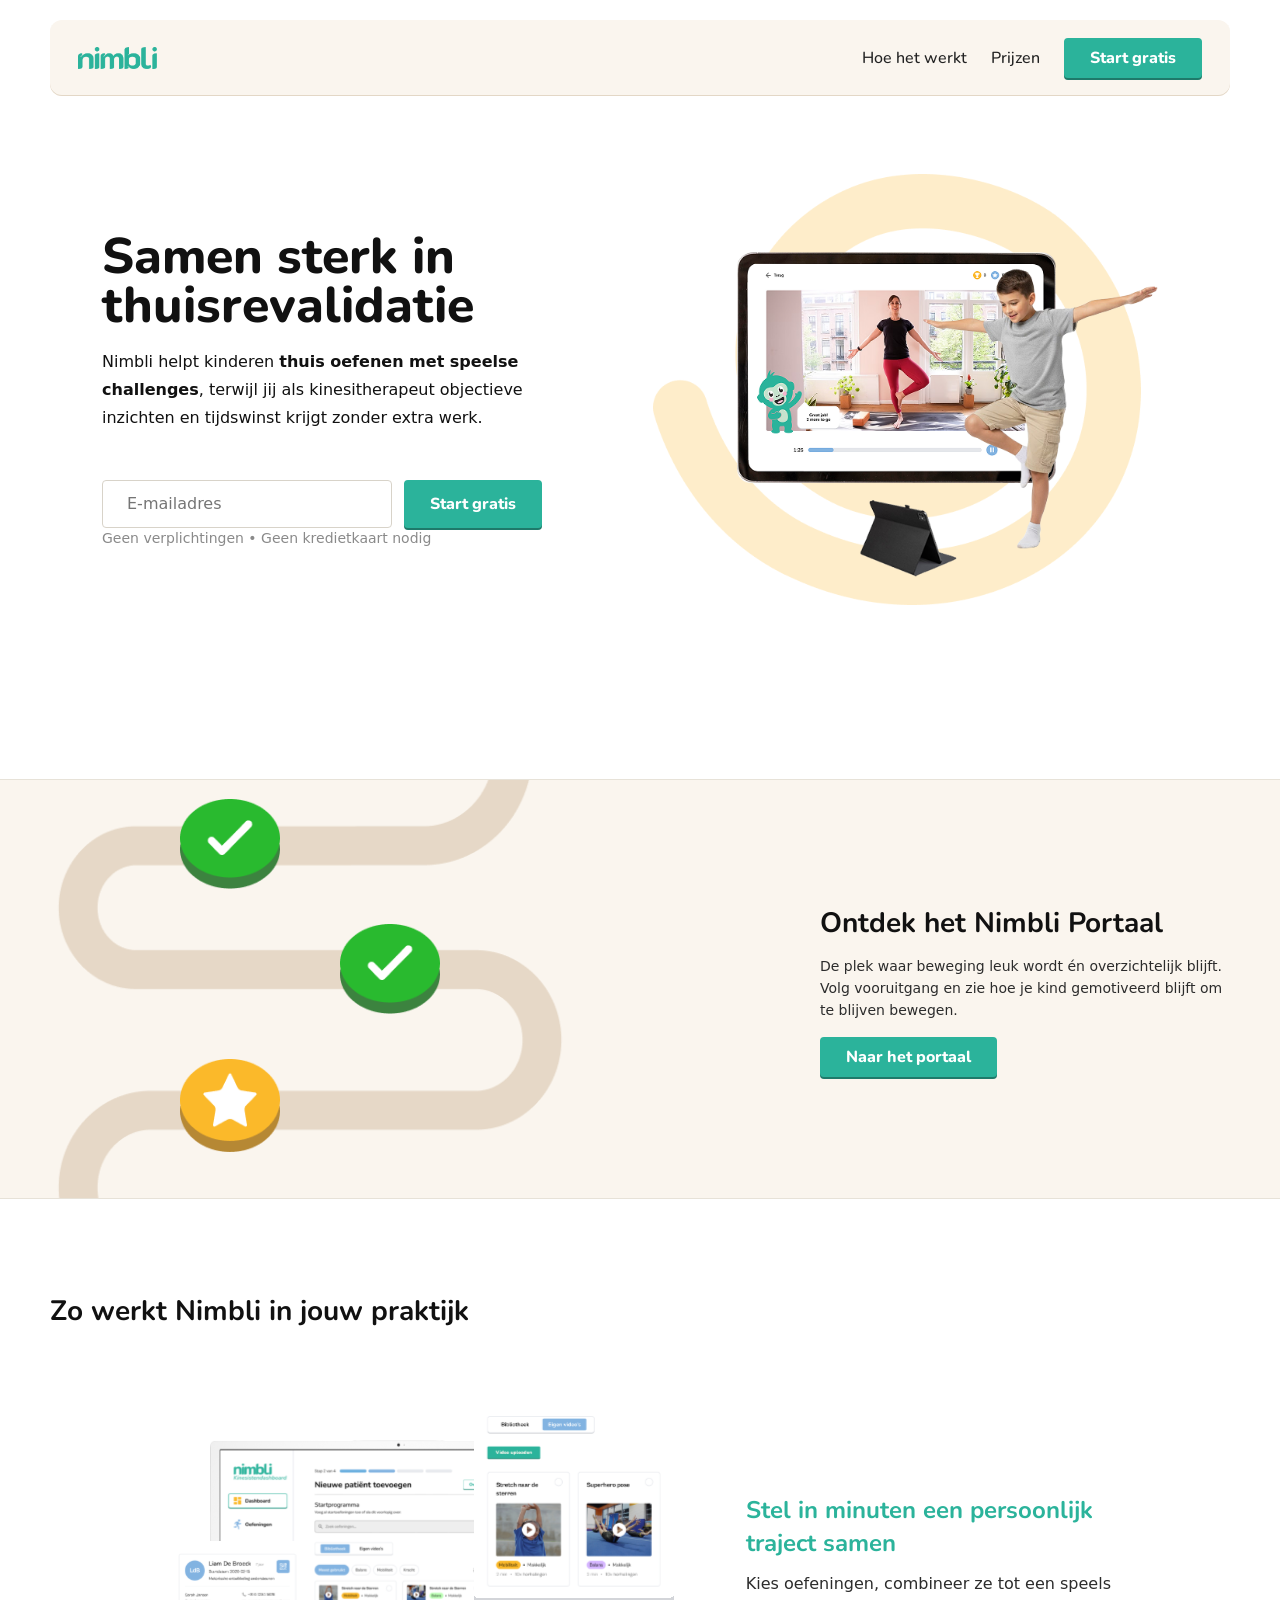
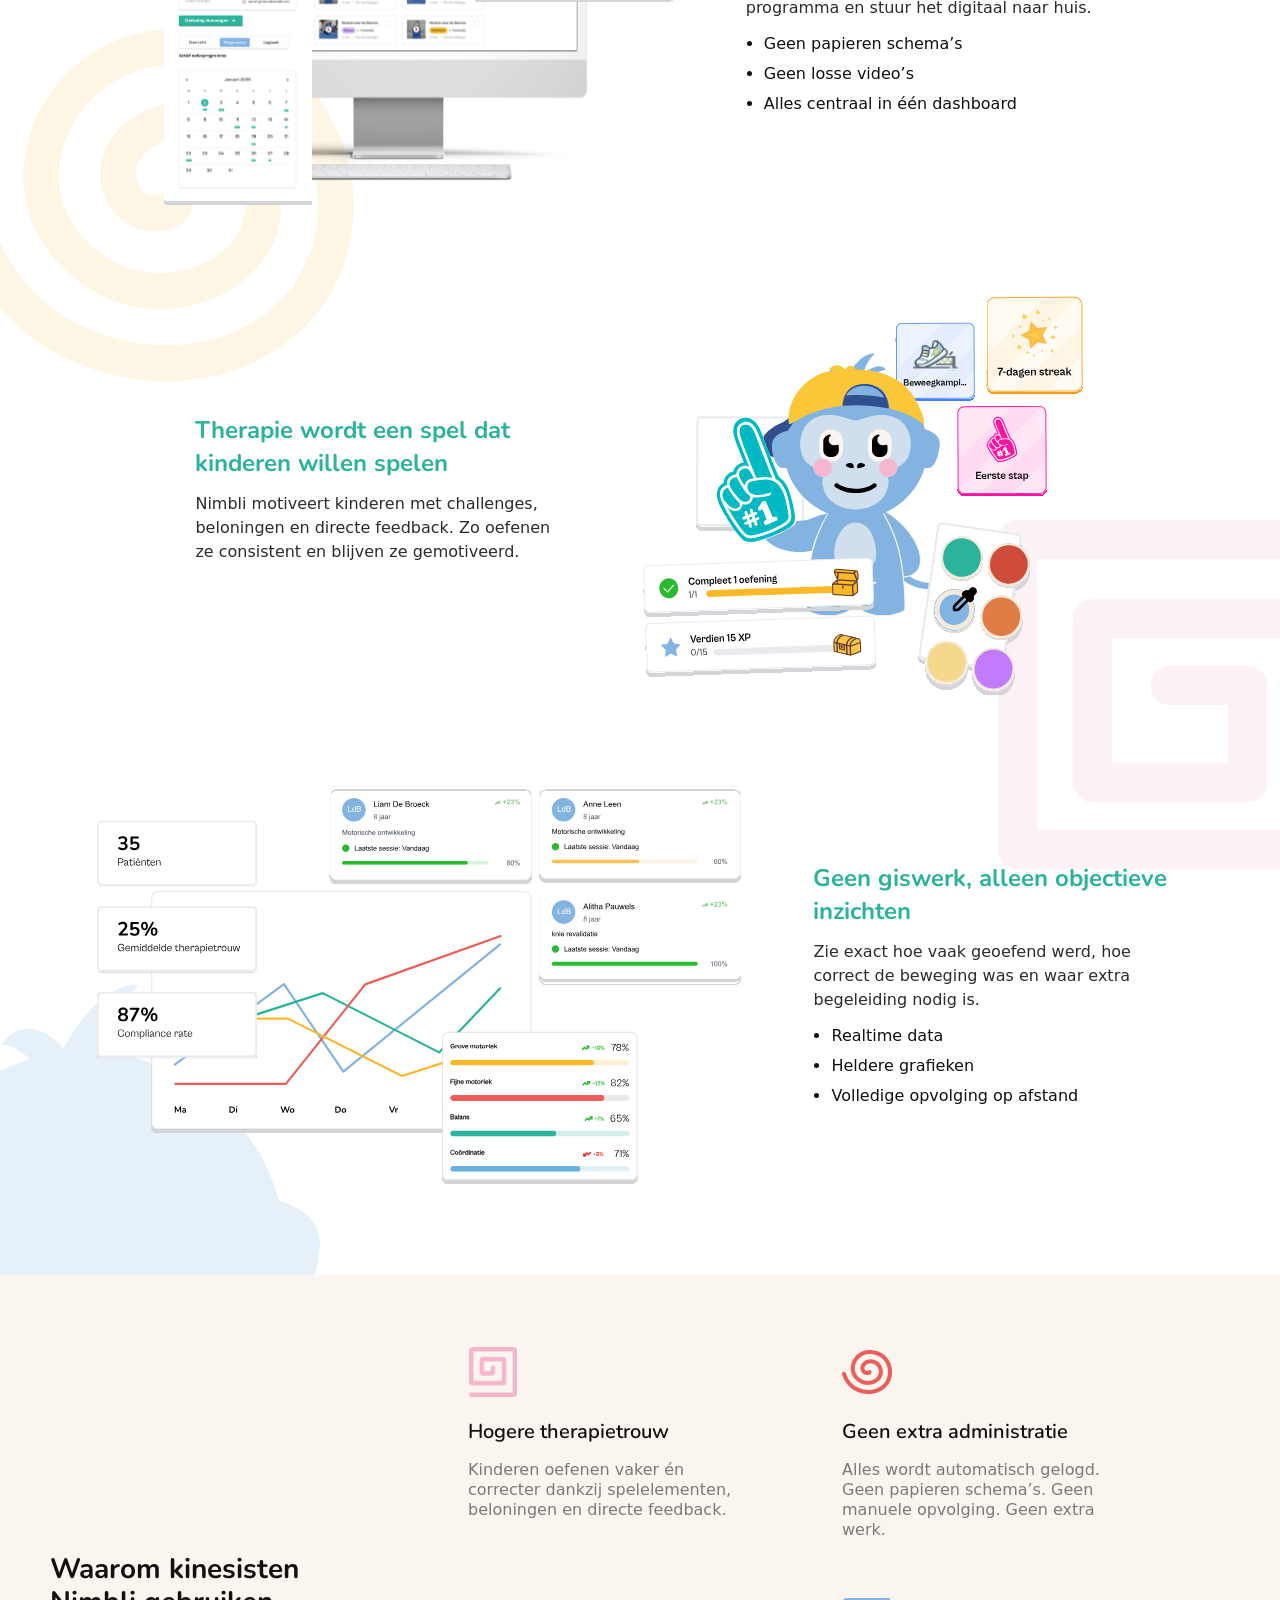
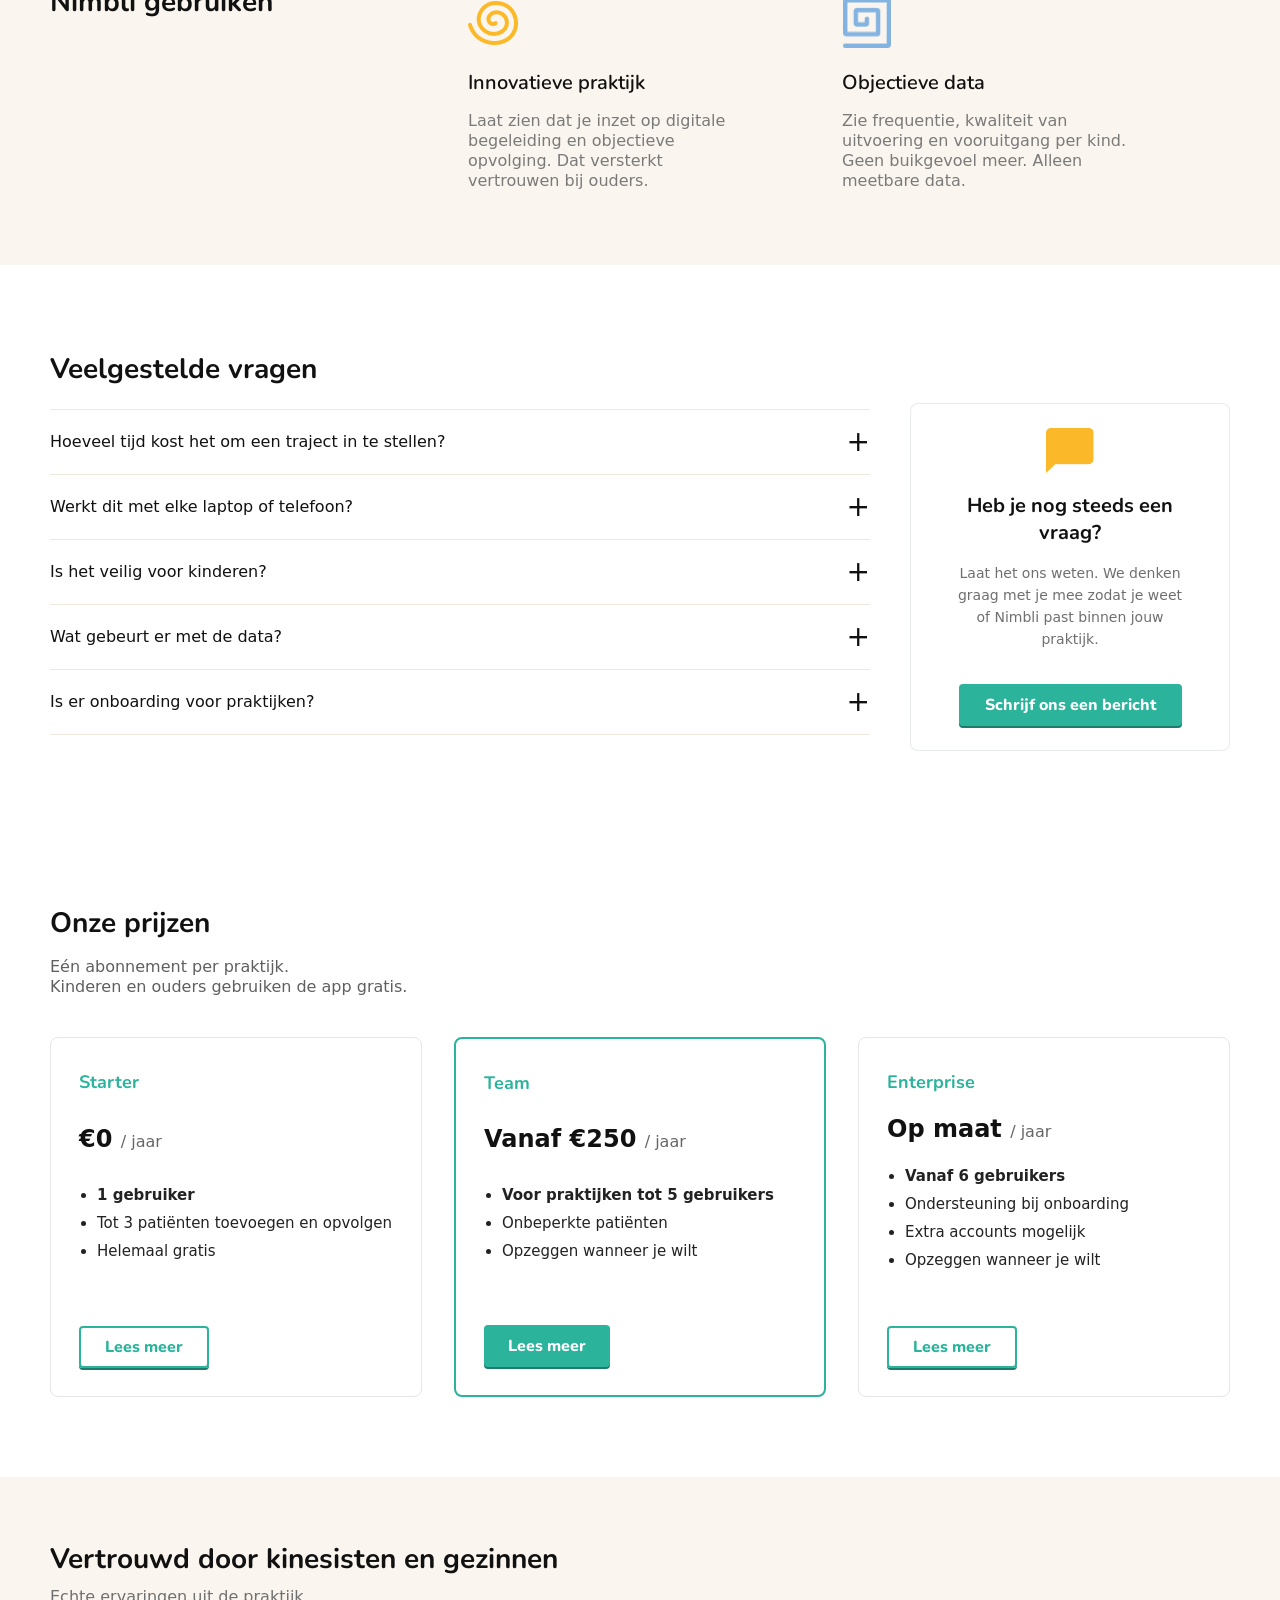
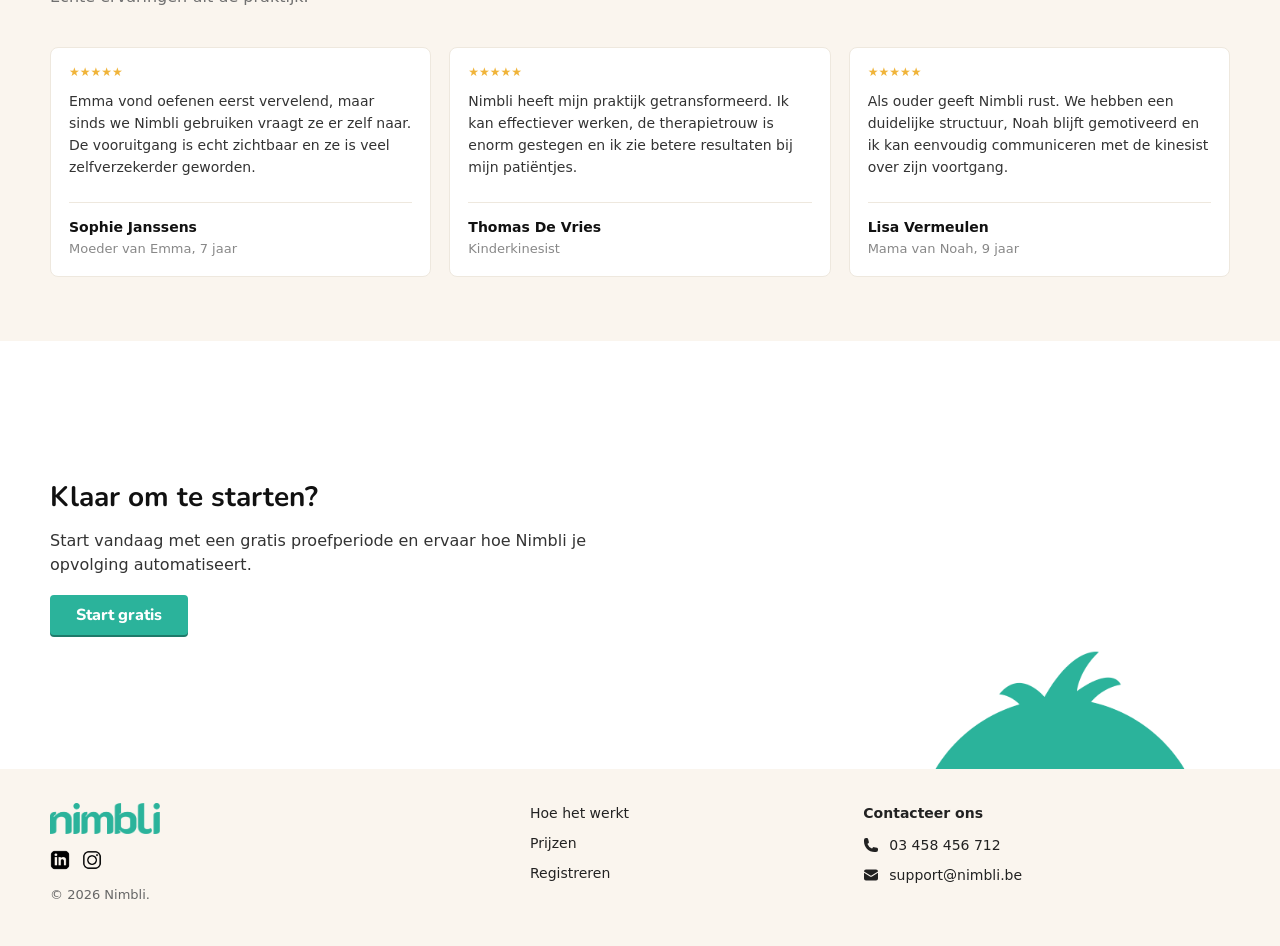
==== commit d922520b: "GoogleTag Update" ====
--- a/index.html
+++ b/index.html
@@ -1,99 +1,66 @@
 <!doctype html>
 <html lang="nl">
+
 <head>
-  <!-- Google Tag Manager -->
-  <script>
-    (function (w, d, s, l, i) {
-      w[l] = w[l] || [];
-      w[l].push({
-        'gtm.start': new Date().getTime(),
-        event: 'gtm.js'
-      });
-      var f = d.getElementsByTagName(s)[0],
-          j = d.createElement(s),
-          dl = l !== 'dataLayer' ? '&l=' + l : '';
-
-      j.async = true;
-      j.src = 'https://www.googletagmanager.com/gtm.js?id=' + i + dl;
-      f.parentNode.insertBefore(j, f);
-    })(window, document, 'script', 'dataLayer', 'GTM-WCHTFLN3');
-  </script>
-  <!-- End Google Tag Manager -->
-
-  <meta charset="utf-8" />
-  <meta name="viewport" content="width=device-width, initial-scale=1" />
-
-  <title>Nimbli — Samen sterk in thuisrevalidatie</title>
-  <meta
-    name="description"
-    content="Nimbli helpt kinesitherapeuten en gezinnen bij thuisrevalidatie met speelse challenges, objectieve inzichten en minder administratie."
-  />
-  <meta
-    name="keywords"
-    content="kinesitherapie software, thuisrevalidatie, praktijkbeheer, therapeuten software, praktijk software"
-  />
-  <meta name="author" content="Nimbli" />
-  <meta name="robots" content="index, follow" />
-
-  <link rel="canonical" href="https://nimbli.be" />
-
-  <!-- Favicon -->
-  <link rel="icon" href="/favicon.ico" sizes="any" />
-
-  <!-- Open Graph -->
-  <meta property="og:locale" content="nl_BE" />
-  <meta property="og:type" content="website" />
-  <meta property="og:site_name" content="Nimbli" />
-  <meta property="og:title" content="Nimbli — Samen sterk in thuisrevalidatie" />
-  <meta
-    property="og:description"
-    content="Nimbli helpt kinesitherapeuten en gezinnen bij thuisrevalidatie met speelse challenges, objectieve inzichten en minder administratie."
-  />
-  <meta property="og:url" content="https://nimbli.be" />
-  <meta property="og:image" content="https://nimbli.be/assets/images/preview.png" />
-  <meta property="og:image:alt" content="Preview van Nimbli" />
-
-  <!-- Twitter -->
-  <meta name="twitter:card" content="summary_large_image" />
-  <meta name="twitter:title" content="Nimbli — Samen sterk in thuisrevalidatie" />
-  <meta
-    name="twitter:description"
-    content="Nimbli helpt kinesitherapeuten en gezinnen bij thuisrevalidatie met speelse challenges, objectieve inzichten en minder administratie."
-  />
-  <meta name="twitter:image" content="https://nimbli.be/assets/images/preview.png" />
-
-  <!-- Fonts -->
-  <link rel="preconnect" href="https://fonts.googleapis.com" />
-  <link rel="preconnect" href="https://fonts.gstatic.com" crossorigin />
-  <link
-    href="https://fonts.googleapis.com/css2?family=Nunito:wght@400;500;600;700;800;900&display=swap"
-    rel="stylesheet"
-  />
-
-  <link rel="stylesheet" href="css/font.css" />
-  <link rel="stylesheet" href="css/styles.css" />
-
-    <!-- MailerLite Universal -->
-    <script>
-        (function(w,d,e,u,f,l,n){w[f]=w[f]||function(){(w[f].q=w[f].q||[])
-        .push(arguments);},l=d.createElement(e),l.async=1,l.src=u,
-        n=d.getElementsByTagName(e)[0],n.parentNode.insertBefore(l,n);})
-        (window,document,'script','https://assets.mailerlite.com/js/universal.js','ml');
-        ml('account', '2282656');
-    </script>
-    <!-- End MailerLite Universal -->
+    <!-- Google Tag Manager -->
+    <script>(function (w, d, s, l, i) {
+            w[l] = w[l] || []; w[l].push({
+                'gtm.start':
+                    new Date().getTime(), event: 'gtm.js'
+            }); var f = d.getElementsByTagName(s)[0],
+                j = d.createElement(s), dl = l != 'dataLayer' ? '&l=' + l : ''; j.async = true; j.src =
+                    'https://www.googletagmanager.com/gtm.js?id=' + i + dl; f.parentNode.insertBefore(j, f);
+        })(window, document, 'script', 'dataLayer', 'GTM-PT36XX7K');</script>
+    <!-- End Google Tag Manager -->
+
+    <meta charset="utf-8" />
+    <meta name="viewport" content="width=device-width, initial-scale=1" />
+
+    <title>Nimbli - Samen sterk in thuisrevalidatie</title>
+    <link rel="icon" href="favicon.ico" sizes="any">
+
+    <meta name="description"
+        content="Nimbli helpt kinesitherapeuten en gezinnen bij thuisrevalidatie met speelse challenges, objectieve inzichten en minder administratie.">
+    <meta name="keywords"
+        content="praktijk software, therapeuten software, kinesitherapie software, thuisrevalidatie, praktijkbeheer">
+    <meta name="author" content="Nimbli">
+
+    <!-- Open Graph -->
+    <meta property="og:title" content="Nimbli - Praktijkbeheer">
+    <meta property="og:description" content="Efficiënt praktijkbeheer voor therapeuten en begeleiders.">
+    <meta property="og:image" content="https://nimbli.be/assets/images/preview.png">
+    <meta property="og:url" content="https://nimbli.be/">
+    <meta property="og:type" content="website">
+
+    <!-- Twitter -->
+    <meta name="twitter:card" content="summary_large_image">
+    <meta name="twitter:title" content="Nimbli">
+    <meta name="twitter:description" content="Efficiënt praktijkbeheer">
+    <meta name="twitter:image" content="https://nimbli.be/assets/images/preview.png">
+    <meta charset="utf-8" />
+    <meta name="viewport" content="width=device-width, initial-scale=1" />
+    <title>Nimbli - Praktijkbeheer voor therapeuten</title>
+
+    <meta name="description"
+        content="Nimbli helpt praktijken bij het beheren van cliënten, communicatie en administratie in één gebruiksvriendelijk platform.">
+    <meta name="keywords" content="praktijk software, therapeuten software, logopedie software, praktijkbeheer">
+    <meta name="author" content="Nimbli">
+
+
+    <!-- Fonts -->
+    <link rel="preconnect" href="https://fonts.googleapis.com">
+    <link rel="preconnect" href="https://fonts.gstatic.com" crossorigin>
+    <link href="https://fonts.googleapis.com/css2?family=Nunito:wght@400;500;600;700;800;900&display=swap"
+        rel="stylesheet">
+
+    <link rel="stylesheet" href="css/font.css">
+    <link rel="stylesheet" href="css/styles.css" />
 </head>
 
 <body>
     <!-- Google Tag Manager (noscript) -->
-    <noscript>
-        <iframe
-            src="https://www.googletagmanager.com/ns.html?id=GTM-WCHTFLN3"
-            height="0"
-            width="0"
-            style="display:none;visibility:hidden">
-        </iframe>
-    </noscript>
+    <noscript><iframe src="https://www.googletagmanager.com/ns.html?id=GTM-PT36XX7K" height="0" width="0"
+            style="display:none;visibility:hidden"></iframe></noscript>
     <!-- End Google Tag Manager (noscript) -->
 
     <header class="topbar">
@@ -111,7 +78,7 @@
             <nav class="topnav" aria-label="Hoofdnavigatie">
                 <a href="#hoe-het-werkt" class="topnav__link">Hoe het werkt</a>
                 <a href="prijzen.html" class="topnav__link">Prijzen</a>
-                <a href="#" class="btn btn--primary btn--sm">Portaal</a>
+                <a href="onboarding.html" class="btn btn--primary btn--sm">Start gratis</a>
             </nav>
         </div>
 
@@ -119,7 +86,7 @@
             <nav class="mobile-menu__nav" aria-label="Mobiele navigatie">
                 <a href="#hoe-het-werkt" class="mobile-menu__link">Hoe het werkt</a>
                 <a href="prijzen.html" class="mobile-menu__link">Prijzen</a>
-                <a href="#" class="btn btn--primary btn--sm mobile-menu__btn">Portaal</a>
+                <a href="onboarding.html" class="btn btn--primary btn--sm mobile-menu__btn">Start gratis</a>
             </nav>
         </div>
     </header>
@@ -134,18 +101,18 @@
                     </h1>
 
                     <p class="hero__lead">
-                        Nimbli helpt kinderen <strong>thuis oefenen met speelse challenges</strong>, terwijl jij als kinesitherapeut objectieve inzichten en tijdswinst krijgt zonder extra werk.
+                        Nimbli helpt kinderen <strong>thuis oefenen met speelse challenges</strong>, terwijl jij als
+                        kinesitherapeut objectieve inzichten en tijdswinst krijgt zonder extra werk.
                     </p>
-                    <!-- <div class="hero__cta">
-                                <label class="form-field">
-                                    <input type="email" id="waitlistEmail" name="email" placeholder="Voer je e-mail in voor de wachtlijst" required>
-                                </label>
-                                <a href="onboarding.html" id="startGratisBtn" class="btn btn--primary">Start gratis</a>
-                    </div> -->
-
-                    <!-- <p class="hero__note">Geen verplichtingen</p> -->
-                    <span style="font-size: 16px; font-weight: bold; font-family: 'Cabinet Grotesk', sans serif;">Schrijf je in op de wachtlijst en krijg als eerste toegang:</span>
-                    <div class="ml-embedded" data-form="lOY6Vr"></div>
+
+                    <div class="hero__cta">
+                        <label class="form-field">
+                            <input type="email" name="email" placeholder="E-mailadres" required>
+                        </label>
+                        <a href="onboarding.html" class="btn btn--primary">Start gratis</a>
+                    </div>
+
+                    <p class="hero__note">Geen verplichtingen • Geen kredietkaart nodig</p>
                 </div>
 
                 <div class="hero__visual">
@@ -159,17 +126,18 @@
                 <div class="portal-strip__left">
                     <div class="portal-path">
                         <img src="assets/images/path.png" alt="" class="portal-strip__path">
-        
+
                         <img src="assets/images/check-day.png" alt="" class="portal-badge portal-badge--check-1">
                         <img src="assets/images/check-day.png" alt="" class="portal-badge portal-badge--check-2">
                         <img src="assets/images/star-day.png" alt="" class="portal-badge portal-badge--star">
                     </div>
                 </div>
-        
+
                 <div class="portal-strip__card">
                     <h2>Ontdek het Nimbli Portaal</h2>
                     <p>
-                        De plek waar beweging leuk wordt én overzichtelijk blijft. Volg vooruitgang en zie hoe je kind gemotiveerd blijft om te blijven bewegen.
+                        De plek waar beweging leuk wordt én overzichtelijk blijft. Volg vooruitgang en zie hoe je kind
+                        gemotiveerd blijft om te blijven bewegen.
                     </p>
                     <a class="btn btn--primary btn--sm" href="#">Naar het portaal</a>
                 </div>
@@ -182,7 +150,8 @@
             <div class="container practice__grid">
                 <div class="practice__row">
                     <div class="practice__visual">
-                        <img src="assets/images/kinedash.svg" alt="Dashboard om een persoonlijk traject samen te stellen">
+                        <img src="assets/images/kinedash.svg"
+                            alt="Dashboard om een persoonlijk traject samen te stellen">
                     </div>
 
                     <div class="practice__copy">
@@ -203,7 +172,8 @@
                     <div class="practice__copy">
                         <h3>Therapie wordt een spel dat kinderen willen spelen</h3>
                         <p class="muted">
-                            Nimbli motiveert kinderen met challenges, beloningen en directe feedback. Zo oefenen ze consistent en blijven ze gemotiveerd.
+                            Nimbli motiveert kinderen met challenges, beloningen en directe feedback. Zo oefenen ze
+                            consistent en blijven ze gemotiveerd.
                         </p>
                     </div>
 
@@ -220,7 +190,8 @@
                     <div class="practice__copy">
                         <h3>Geen giswerk, alleen objectieve inzichten</h3>
                         <p class="muted">
-                            Zie exact hoe vaak geoefend werd, hoe correct de beweging was en waar extra begeleiding nodig is.
+                            Zie exact hoe vaak geoefend werd, hoe correct de beweging was en waar extra begeleiding
+                            nodig is.
                         </p>
 
                         <ul class="practice__list">
@@ -252,7 +223,8 @@
                         <img src="assets/images/miniRedSwirl.png" alt="" class="benefit-card__icon">
                         <h3>Geen extra administratie</h3>
                         <p class="muted">
-                            Alles wordt automatisch gelogd. Geen papieren schema’s. Geen manuele opvolging. Geen extra werk.
+                            Alles wordt automatisch gelogd. Geen papieren schema’s. Geen manuele opvolging. Geen extra
+                            werk.
                         </p>
                     </article>
 
@@ -260,7 +232,8 @@
                         <img src="assets/images/miniYellowSwirl.png" alt="" class="benefit-card__icon">
                         <h3>Innovatieve praktijk</h3>
                         <p class="muted">
-                            Laat zien dat je inzet op digitale begeleiding en objectieve opvolging. Dat versterkt vertrouwen bij ouders.
+                            Laat zien dat je inzet op digitale begeleiding en objectieve opvolging. Dat versterkt
+                            vertrouwen bij ouders.
                         </p>
                     </article>
 
@@ -268,7 +241,8 @@
                         <img src="assets/images/miniBlueSwirl.png" alt="" class="benefit-card__icon">
                         <h3>Objectieve data</h3>
                         <p class="muted">
-                            Zie frequentie, kwaliteit van uitvoering en vooruitgang per kind. Geen buikgevoel meer. Alleen meetbare data.
+                            Zie frequentie, kwaliteit van uitvoering en vooruitgang per kind. Geen buikgevoel meer.
+                            Alleen meetbare data.
                         </p>
                     </article>
                 </div>
@@ -284,7 +258,8 @@
                         <details class="faq-item">
                             <summary>Hoeveel tijd kost het om een traject in te stellen?</summary>
                             <div class="faq-item__content">
-                                Minder dan 5 minuten. Je kiest oefeningen, combineert ze tot een programma en stuurt het digitaal naar huis.
+                                Minder dan 5 minuten. Je kiest oefeningen, combineert ze tot een programma en stuurt het
+                                digitaal naar huis.
                             </div>
                         </details>
 
@@ -298,21 +273,25 @@
                         <details class="faq-item">
                             <summary>Is het veilig voor kinderen?</summary>
                             <div class="faq-item__content">
-                                Ja. Nimbli is ontworpen met de veiligheid van kinderen in gedachten. Alle data is versleuteld en we volgen strikte privacyrichtlijnen.
+                                Ja. Nimbli is ontworpen met de veiligheid van kinderen in gedachten. Alle data is
+                                versleuteld en we volgen strikte privacyrichtlijnen.
                             </div>
                         </details>
 
                         <details class="faq-item">
                             <summary>Wat gebeurt er met de data?</summary>
                             <div class="faq-item__content">
-                                Alle data wordt veilig opgeslagen en alleen gebruikt om de voortgang van het kind te volgen en de therapie te optimaliseren. We delen geen data met derden zonder toestemming.
+                                Alle data wordt veilig opgeslagen en alleen gebruikt om de voortgang van het kind te
+                                volgen en de therapie te optimaliseren. We delen geen data met derden zonder
+                                toestemming.
                             </div>
                         </details>
 
                         <details class="faq-item">
                             <summary>Is er onboarding voor praktijken?</summary>
                             <div class="faq-item__content">
-                                Ja. We bieden een uitgebreide onboarding aan voor nieuwe praktijken, inclusief trainingssessies en ondersteuning bij het opzetten van je eerste trajecten.
+                                Ja. We bieden een uitgebreide onboarding aan voor nieuwe praktijken, inclusief
+                                trainingssessies en ondersteuning bij het opzetten van je eerste trajecten.
                             </div>
                         </details>
                     </div>
@@ -325,7 +304,8 @@
 
                     <h3>Heb je nog steeds een vraag?</h3>
                     <p class="muted">
-                        Laat het ons weten. We denken graag met je mee zodat je weet of Nimbli past binnen jouw praktijk.
+                        Laat het ons weten. We denken graag met je mee zodat je weet of Nimbli past binnen jouw
+                        praktijk.
                     </p>
                     <a class="btn btn--faq" href="contact.html">Schrijf ons een bericht</a>
                 </aside>
@@ -344,40 +324,40 @@
                     <div class="pricing-card">
                         <h3 class="pricing-card__title">Starter</h3>
                         <div class="pricing-card__price">€0 <span>/ jaar</span></div>
-                    
+
                         <ul>
                             <li><strong>1 gebruiker</strong></li>
                             <li>Tot 3 patiënten toevoegen en opvolgen</li>
                             <li>Helemaal gratis</li>
                         </ul>
-                    
+
                         <a href="prijzen.html" class="btn btn--outline">Lees meer</a>
                     </div>
-                    
+
                     <div class="pricing-card pricing-card--featured">
                         <h3 class="pricing-card__title">Team</h3>
                         <div class="pricing-card__price">Vanaf €250 <span>/ jaar</span></div>
-                    
+
                         <ul>
                             <li><strong>Voor praktijken tot 5 gebruikers</strong></li>
                             <li>Onbeperkte patiënten</li>
                             <li>Opzeggen wanneer je wilt</li>
                         </ul>
-                    
+
                         <a href="prijzen.html" class="btn">Lees meer</a>
                     </div>
-                    
+
                     <div class="pricing-card">
                         <h3 class="pricing-card__title">Enterprise</h3>
                         <div class="pricing-card__price">Op maat <span>/ jaar</span></div>
-                    
+
                         <ul>
                             <li><strong>Vanaf 6 gebruikers</strong></li>
                             <li>Ondersteuning bij onboarding</li>
                             <li>Extra accounts mogelijk</li>
                             <li>Opzeggen wanneer je wilt</li>
                         </ul>
-                    
+
                         <a href="prijzen.html" class="btn btn--outline">Lees meer</a>
                     </div>
                 </div>
@@ -393,7 +373,8 @@
                     <article class="t-card">
                         <div class="t-card__stars">★★★★★</div>
                         <p class="t-card__text">
-                            Emma vond oefenen eerst vervelend, maar sinds we Nimbli gebruiken vraagt ze er zelf naar. De vooruitgang is echt zichtbaar en ze is veel zelfverzekerder geworden.
+                            Emma vond oefenen eerst vervelend, maar sinds we Nimbli gebruiken vraagt ze er zelf naar. De
+                            vooruitgang is echt zichtbaar en ze is veel zelfverzekerder geworden.
                         </p>
                         <div class="t-card__meta">
                             <strong>Sophie Janssens</strong>
@@ -404,7 +385,8 @@
                     <article class="t-card">
                         <div class="t-card__stars">★★★★★</div>
                         <p class="t-card__text">
-                            Nimbli heeft mijn praktijk getransformeerd. Ik kan effectiever werken, de therapietrouw is enorm gestegen en ik zie betere resultaten bij mijn patiëntjes.
+                            Nimbli heeft mijn praktijk getransformeerd. Ik kan effectiever werken, de therapietrouw is
+                            enorm gestegen en ik zie betere resultaten bij mijn patiëntjes.
                         </p>
                         <div class="t-card__meta">
                             <strong>Thomas De Vries</strong>
@@ -415,7 +397,8 @@
                     <article class="t-card">
                         <div class="t-card__stars">★★★★★</div>
                         <p class="t-card__text">
-                            Als ouder geeft Nimbli rust. We hebben een duidelijke structuur, Noah blijft gemotiveerd en ik kan eenvoudig communiceren met de kinesist over zijn voortgang.
+                            Als ouder geeft Nimbli rust. We hebben een duidelijke structuur, Noah blijft gemotiveerd en
+                            ik kan eenvoudig communiceren met de kinesist over zijn voortgang.
                         </p>
                         <div class="t-card__meta">
                             <strong>Lisa Vermeulen</strong>
@@ -429,13 +412,11 @@
         <section class="final-cta">
             <div class="container cta">
                 <div class="cta__content">
-                    <h2>Klaar om als eerste te starten?</h2>
-                    <p>We werken momenteel hard aan de lancering van Nimbli.
-                        Laat je e-mailadres achter en krijg exclusieve early access zodra we live gaan.</p>
-                    <div class="ml-embedded" data-form="rIYcTu"></div>    
-                </div>
-
-        
+                    <h2>Klaar om te starten?</h2>
+                    <p>Start vandaag met een gratis proefperiode en ervaar hoe Nimbli je opvolging automatiseert.</p>
+                    <a href="onboarding.html" class="btn btn--primary btn--sm">Start gratis</a>
+                </div>
+
                 <div class="cta__visual" aria-hidden="true">
                     <img src="assets/images/cta-monkey-base.png" alt="" class="cta-monkey">
                     <img src="assets/images/cta-monkey-stars.png" alt="" class="cta-stars">
@@ -472,15 +453,19 @@
 
                 <a href="tel:03458456712">
                     <svg viewBox="0 0 24 24" fill="currentColor" aria-hidden="true">
-                        <path fill-rule="evenodd" d="M1.5 4.5a3 3 0 0 1 3-3h1.372c.86 0 1.61.586 1.819 1.42l1.105 4.423a1.875 1.875 0 0 1-.694 1.955l-1.293.97c-.135.101-.164.249-.126.352a11.285 11.285 0 0 0 6.697 6.697c.103.038.25.009.352-.126l.97-1.293a1.875 1.875 0 0 1 1.955-.694l4.423 1.105c.834.209 1.42.959 1.42 1.82V19.5a3 3 0 0 1-3 3h-2.25C8.552 22.5 1.5 15.448 1.5 6.75V4.5Z" clip-rule="evenodd" />
+                        <path fill-rule="evenodd"
+                            d="M1.5 4.5a3 3 0 0 1 3-3h1.372c.86 0 1.61.586 1.819 1.42l1.105 4.423a1.875 1.875 0 0 1-.694 1.955l-1.293.97c-.135.101-.164.249-.126.352a11.285 11.285 0 0 0 6.697 6.697c.103.038.25.009.352-.126l.97-1.293a1.875 1.875 0 0 1 1.955-.694l4.423 1.105c.834.209 1.42.959 1.42 1.82V19.5a3 3 0 0 1-3 3h-2.25C8.552 22.5 1.5 15.448 1.5 6.75V4.5Z"
+                            clip-rule="evenodd" />
                     </svg>
                     <span>03 458 456 712</span>
                 </a>
 
                 <a href="mailto:support@nimbli.be">
                     <svg viewBox="0 0 24 24" fill="currentColor" aria-hidden="true">
-                        <path d="M1.5 8.67v8.58a3 3 0 0 0 3 3h15a3 3 0 0 0 3-3V8.67l-8.928 5.493a3 3 0 0 1-3.144 0L1.5 8.67Z" />
-                        <path d="M22.5 6.908V6.75a3 3 0 0 0-3-3h-15a3 3 0 0 0-3 3v.158l9.714 5.978a1.5 1.5 0 0 0 1.572 0L22.5 6.908Z" />
+                        <path
+                            d="M1.5 8.67v8.58a3 3 0 0 0 3 3h15a3 3 0 0 0 3-3V8.67l-8.928 5.493a3 3 0 0 1-3.144 0L1.5 8.67Z" />
+                        <path
+                            d="M22.5 6.908V6.75a3 3 0 0 0-3-3h-15a3 3 0 0 0-3 3v.158l9.714 5.978a1.5 1.5 0 0 0 1.572 0L22.5 6.908Z" />
                     </svg>
                     <span>support@nimbli.be</span>
                 </a>
@@ -491,14 +476,14 @@
     <script>
         const navToggle = document.querySelector('.nav-toggle');
         const mobileMenu = document.getElementById('mobileMenu');
-    
+
         if (navToggle && mobileMenu) {
             navToggle.addEventListener('click', () => {
                 const isOpen = navToggle.classList.toggle('is-open');
                 mobileMenu.classList.toggle('is-open', isOpen);
                 navToggle.setAttribute('aria-expanded', isOpen ? 'true' : 'false');
             });
-    
+
             mobileMenu.querySelectorAll('a').forEach(link => {
                 link.addEventListener('click', () => {
                     navToggle.classList.remove('is-open');
@@ -507,22 +492,22 @@
                 });
             });
         }
-    
+
         const portalStrip = document.querySelector('.portal-strip');
         const portalBadges = document.querySelectorAll('.portal-badge');
         let portalAnimated = false;
-    
+
         function animatePortalBadges() {
             if (portalAnimated) return;
             portalAnimated = true;
-    
+
             portalBadges.forEach((badge, index) => {
                 setTimeout(() => {
                     badge.classList.add('is-visible');
-                }, index * 500);
+                }, index * 450);
             });
         }
-    
+
         if (portalStrip && portalBadges.length) {
             const observer = new IntersectionObserver((entries) => {
                 entries.forEach((entry) => {
@@ -532,25 +517,28 @@
                     }
                 });
             }, {
-                threshold: 0.8
+                threshold: 0.45
             });
-    
+
             observer.observe(portalStrip);
         }
 
 
         const cta = document.querySelector('.cta');
-const btn = document.querySelector('.cta .ml-embedded');
-
-if (cta && btn) {
-    btn.addEventListener('mouseenter', () => {
-        cta.classList.add('is-excited');
-    });
-
-    btn.addEventListener('mouseleave', () => {
-        cta.classList.remove('is-excited');
-    });
-}
+        const btn = document.querySelector('.cta .btn');
+
+        if (cta && btn) {
+            btn.addEventListener('mouseenter', () => {
+                cta.classList.add('is-excited');
+            });
+
+            btn.addEventListener('mouseleave', () => {
+                cta.classList.remove('is-excited');
+            });
+        }
     </script>
+
+
 </body>
+
 </html>
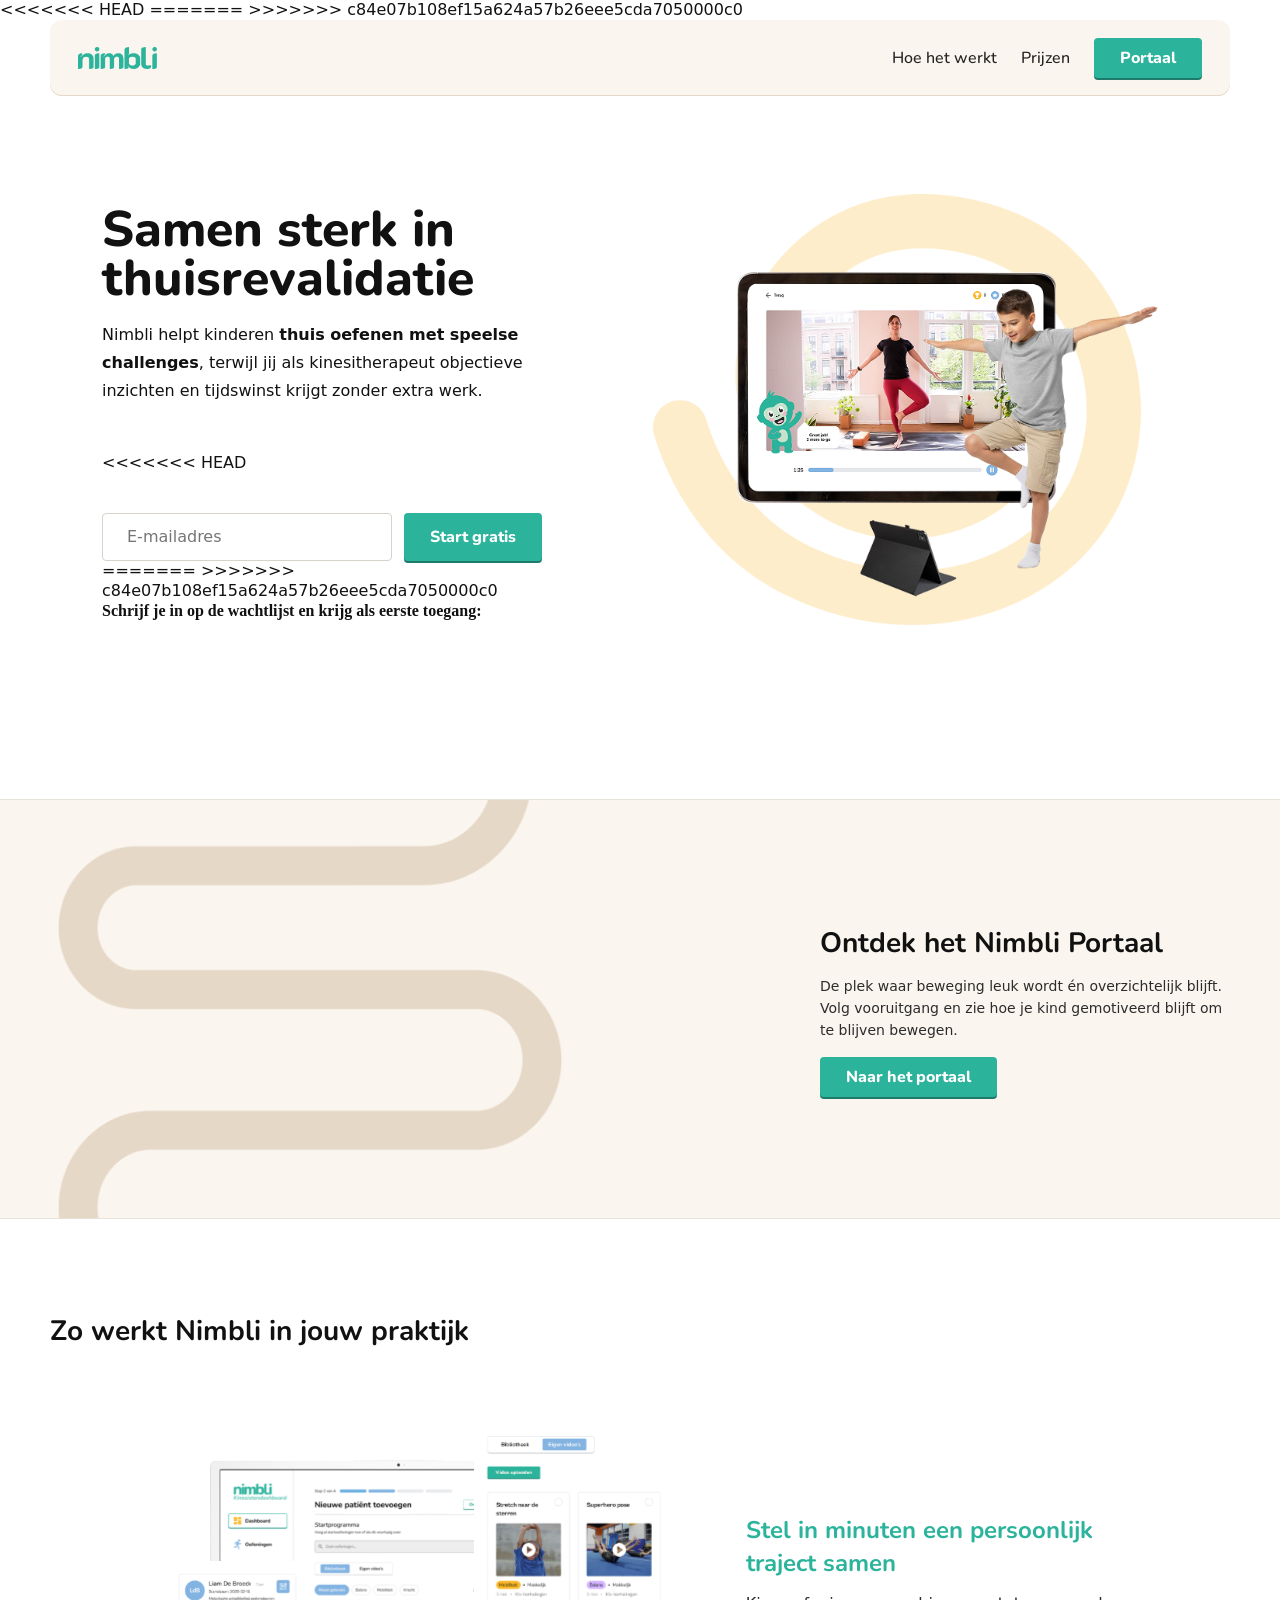
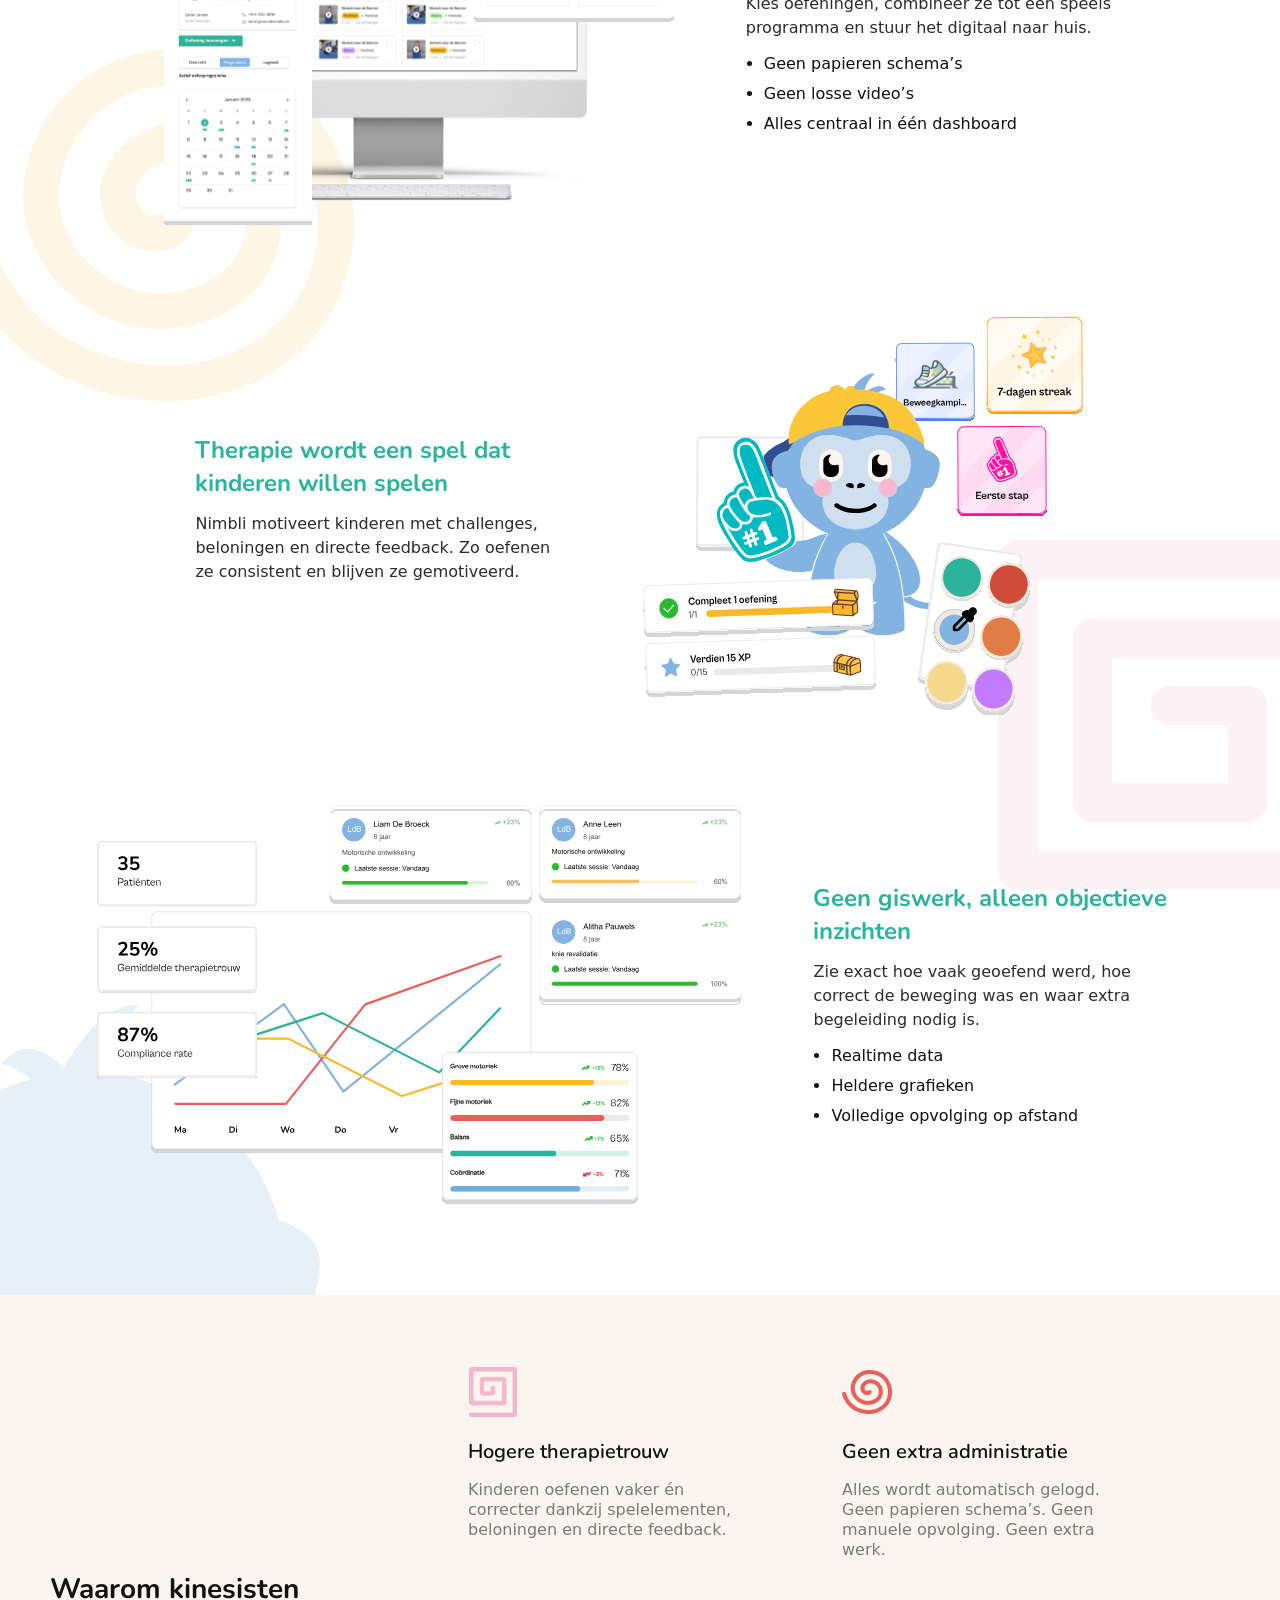
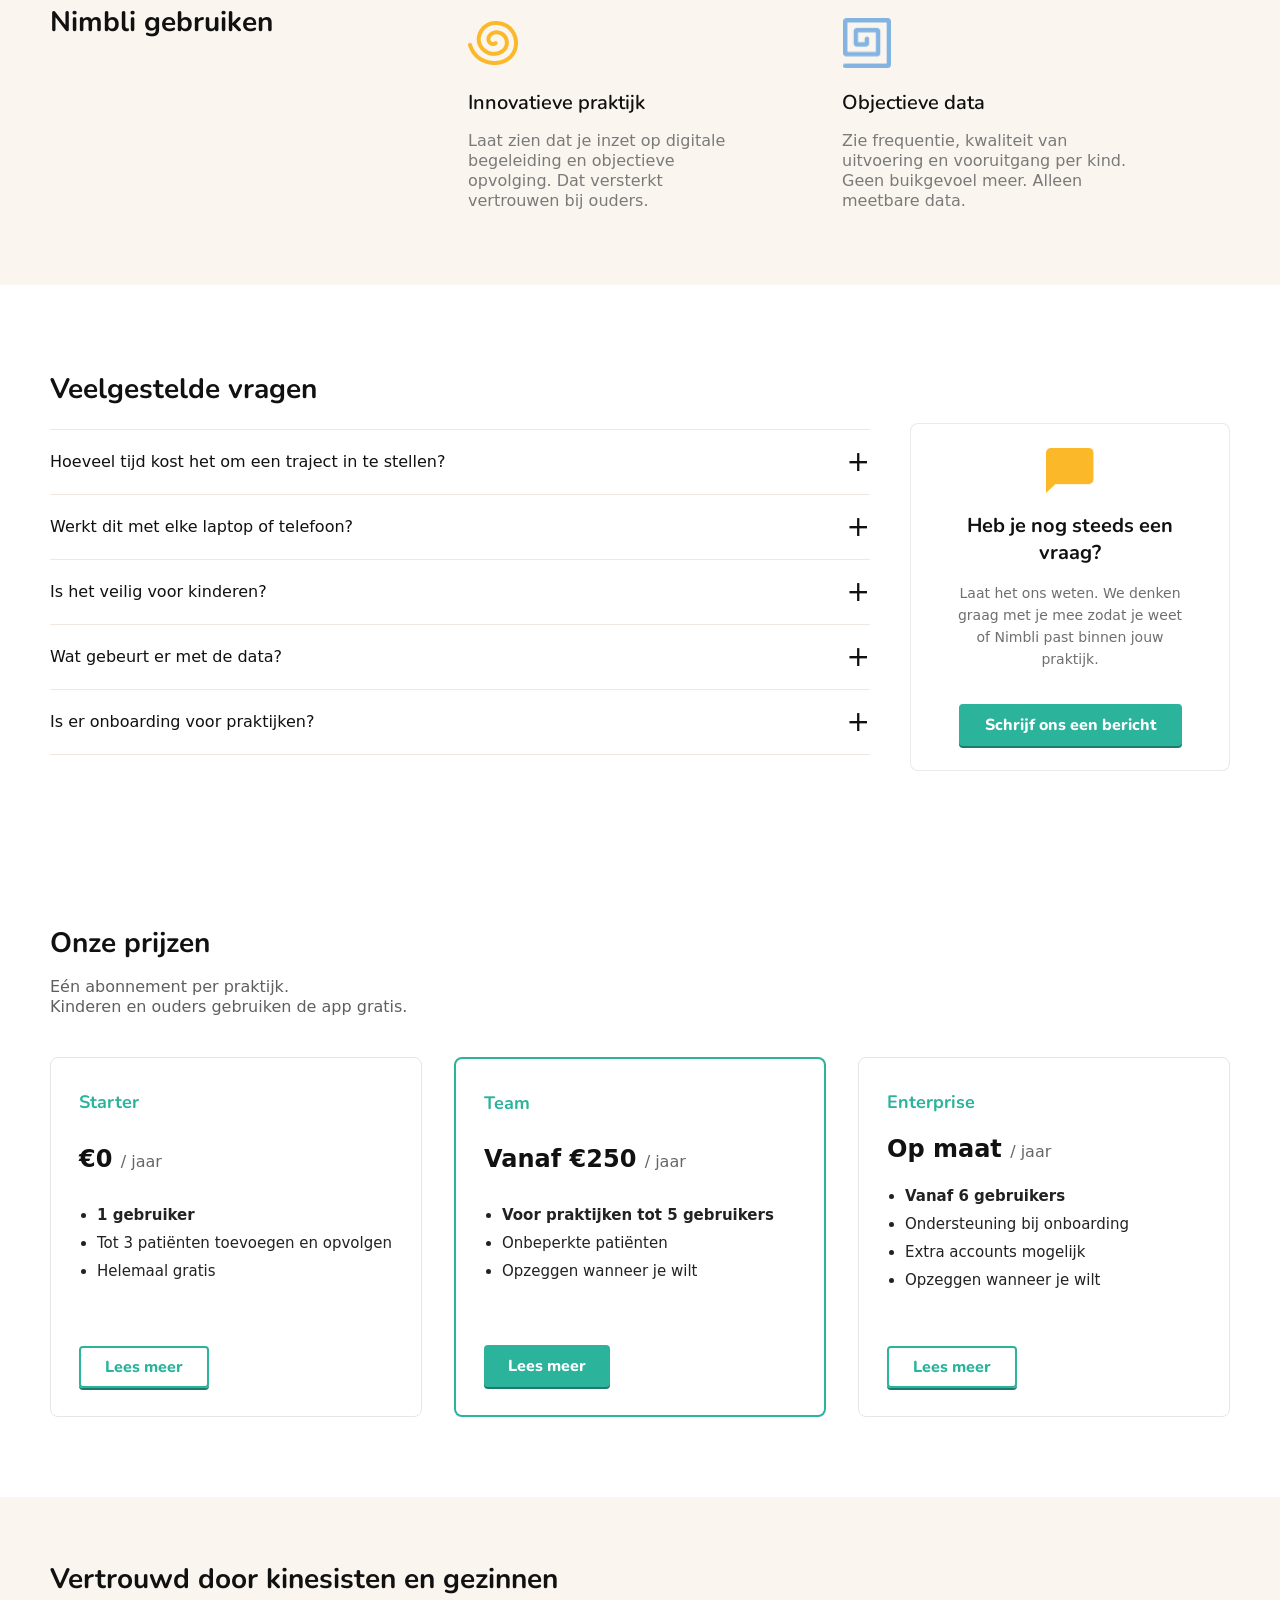
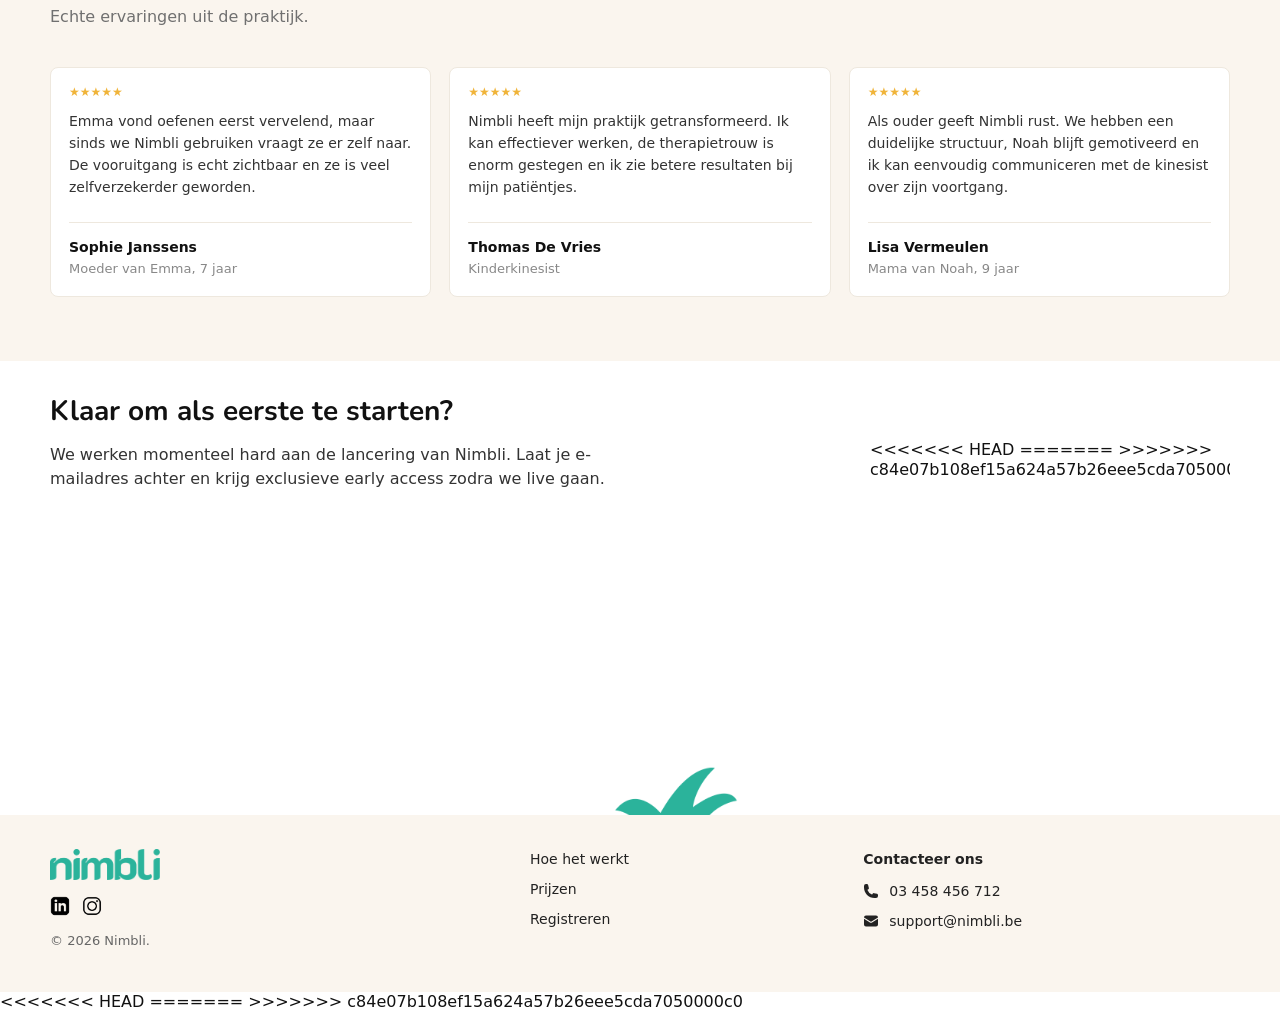
==== commit 441457b3: "Merge branch 'main' of https://github.com/ArnoutVerse7/nimbli-website" ====
--- a/index.html
+++ b/index.html
@@ -2,6 +2,7 @@
 <html lang="nl">
 
 <head>
+<<<<<<< HEAD
     <!-- Google Tag Manager -->
     <script>(function (w, d, s, l, i) {
             w[l] = w[l] || []; w[l].push({
@@ -55,6 +56,89 @@
 
     <link rel="stylesheet" href="css/font.css">
     <link rel="stylesheet" href="css/styles.css" />
+=======
+  <!-- Google Tag Manager -->
+  <script>
+    (function (w, d, s, l, i) {
+      w[l] = w[l] || [];
+      w[l].push({
+        'gtm.start': new Date().getTime(),
+        event: 'gtm.js'
+      });
+      var f = d.getElementsByTagName(s)[0],
+          j = d.createElement(s),
+          dl = l !== 'dataLayer' ? '&l=' + l : '';
+
+      j.async = true;
+      j.src = 'https://www.googletagmanager.com/gtm.js?id=' + i + dl;
+      f.parentNode.insertBefore(j, f);
+    })(window, document, 'script', 'dataLayer', 'GTM-WCHTFLN3');
+  </script>
+  <!-- End Google Tag Manager -->
+
+  <meta charset="utf-8" />
+  <meta name="viewport" content="width=device-width, initial-scale=1" />
+
+  <title>Nimbli — Samen sterk in thuisrevalidatie</title>
+  <meta
+    name="description"
+    content="Nimbli helpt kinesitherapeuten en gezinnen bij thuisrevalidatie met speelse challenges, objectieve inzichten en minder administratie."
+  />
+  <meta
+    name="keywords"
+    content="kinesitherapie software, thuisrevalidatie, praktijkbeheer, therapeuten software, praktijk software"
+  />
+  <meta name="author" content="Nimbli" />
+  <meta name="robots" content="index, follow" />
+
+  <link rel="canonical" href="https://nimbli.be" />
+
+  <!-- Favicon -->
+  <link rel="icon" href="/favicon.ico" sizes="any" />
+
+  <!-- Open Graph -->
+  <meta property="og:locale" content="nl_BE" />
+  <meta property="og:type" content="website" />
+  <meta property="og:site_name" content="Nimbli" />
+  <meta property="og:title" content="Nimbli — Samen sterk in thuisrevalidatie" />
+  <meta
+    property="og:description"
+    content="Nimbli helpt kinesitherapeuten en gezinnen bij thuisrevalidatie met speelse challenges, objectieve inzichten en minder administratie."
+  />
+  <meta property="og:url" content="https://nimbli.be" />
+  <meta property="og:image" content="https://nimbli.be/assets/images/preview.png" />
+  <meta property="og:image:alt" content="Preview van Nimbli" />
+
+  <!-- Twitter -->
+  <meta name="twitter:card" content="summary_large_image" />
+  <meta name="twitter:title" content="Nimbli — Samen sterk in thuisrevalidatie" />
+  <meta
+    name="twitter:description"
+    content="Nimbli helpt kinesitherapeuten en gezinnen bij thuisrevalidatie met speelse challenges, objectieve inzichten en minder administratie."
+  />
+  <meta name="twitter:image" content="https://nimbli.be/assets/images/preview.png" />
+
+  <!-- Fonts -->
+  <link rel="preconnect" href="https://fonts.googleapis.com" />
+  <link rel="preconnect" href="https://fonts.gstatic.com" crossorigin />
+  <link
+    href="https://fonts.googleapis.com/css2?family=Nunito:wght@400;500;600;700;800;900&display=swap"
+    rel="stylesheet"
+  />
+
+  <link rel="stylesheet" href="css/font.css" />
+  <link rel="stylesheet" href="css/styles.css" />
+
+    <!-- MailerLite Universal -->
+    <script>
+        (function(w,d,e,u,f,l,n){w[f]=w[f]||function(){(w[f].q=w[f].q||[])
+        .push(arguments);},l=d.createElement(e),l.async=1,l.src=u,
+        n=d.getElementsByTagName(e)[0],n.parentNode.insertBefore(l,n);})
+        (window,document,'script','https://assets.mailerlite.com/js/universal.js','ml');
+        ml('account', '2282656');
+    </script>
+    <!-- End MailerLite Universal -->
+>>>>>>> c84e07b108ef15a624a57b26eee5cda7050000c0
 </head>
 
 <body>
@@ -78,7 +162,7 @@
             <nav class="topnav" aria-label="Hoofdnavigatie">
                 <a href="#hoe-het-werkt" class="topnav__link">Hoe het werkt</a>
                 <a href="prijzen.html" class="topnav__link">Prijzen</a>
-                <a href="onboarding.html" class="btn btn--primary btn--sm">Start gratis</a>
+                <a href="#" class="btn btn--primary btn--sm">Portaal</a>
             </nav>
         </div>
 
@@ -86,7 +170,7 @@
             <nav class="mobile-menu__nav" aria-label="Mobiele navigatie">
                 <a href="#hoe-het-werkt" class="mobile-menu__link">Hoe het werkt</a>
                 <a href="prijzen.html" class="mobile-menu__link">Prijzen</a>
-                <a href="onboarding.html" class="btn btn--primary btn--sm mobile-menu__btn">Start gratis</a>
+                <a href="#" class="btn btn--primary btn--sm mobile-menu__btn">Portaal</a>
             </nav>
         </div>
     </header>
@@ -104,6 +188,7 @@
                         Nimbli helpt kinderen <strong>thuis oefenen met speelse challenges</strong>, terwijl jij als
                         kinesitherapeut objectieve inzichten en tijdswinst krijgt zonder extra werk.
                     </p>
+<<<<<<< HEAD
 
                     <div class="hero__cta">
                         <label class="form-field">
@@ -111,8 +196,18 @@
                         </label>
                         <a href="onboarding.html" class="btn btn--primary">Start gratis</a>
                     </div>
-
-                    <p class="hero__note">Geen verplichtingen • Geen kredietkaart nodig</p>
+=======
+                    <!-- <div class="hero__cta">
+                                <label class="form-field">
+                                    <input type="email" id="waitlistEmail" name="email" placeholder="Voer je e-mail in voor de wachtlijst" required>
+                                </label>
+                                <a href="onboarding.html" id="startGratisBtn" class="btn btn--primary">Start gratis</a>
+                    </div> -->
+>>>>>>> c84e07b108ef15a624a57b26eee5cda7050000c0
+
+                    <!-- <p class="hero__note">Geen verplichtingen</p> -->
+                    <span style="font-size: 16px; font-weight: bold; font-family: 'Cabinet Grotesk', sans serif;">Schrijf je in op de wachtlijst en krijg als eerste toegang:</span>
+                    <div class="ml-embedded" data-form="lOY6Vr"></div>
                 </div>
 
                 <div class="hero__visual">
@@ -412,11 +507,16 @@
         <section class="final-cta">
             <div class="container cta">
                 <div class="cta__content">
-                    <h2>Klaar om te starten?</h2>
-                    <p>Start vandaag met een gratis proefperiode en ervaar hoe Nimbli je opvolging automatiseert.</p>
-                    <a href="onboarding.html" class="btn btn--primary btn--sm">Start gratis</a>
-                </div>
-
+                    <h2>Klaar om als eerste te starten?</h2>
+                    <p>We werken momenteel hard aan de lancering van Nimbli.
+                        Laat je e-mailadres achter en krijg exclusieve early access zodra we live gaan.</p>
+                    <div class="ml-embedded" data-form="rIYcTu"></div>    
+                </div>
+
+<<<<<<< HEAD
+=======
+        
+>>>>>>> c84e07b108ef15a624a57b26eee5cda7050000c0
                 <div class="cta__visual" aria-hidden="true">
                     <img src="assets/images/cta-monkey-base.png" alt="" class="cta-monkey">
                     <img src="assets/images/cta-monkey-stars.png" alt="" class="cta-stars">
@@ -504,7 +604,7 @@
             portalBadges.forEach((badge, index) => {
                 setTimeout(() => {
                     badge.classList.add('is-visible');
-                }, index * 450);
+                }, index * 500);
             });
         }
 
@@ -517,7 +617,7 @@
                     }
                 });
             }, {
-                threshold: 0.45
+                threshold: 0.8
             });
 
             observer.observe(portalStrip);
@@ -525,7 +625,11 @@
 
 
         const cta = document.querySelector('.cta');
+<<<<<<< HEAD
         const btn = document.querySelector('.cta .btn');
+=======
+const btn = document.querySelector('.cta .ml-embedded');
+>>>>>>> c84e07b108ef15a624a57b26eee5cda7050000c0
 
         if (cta && btn) {
             btn.addEventListener('mouseenter', () => {
@@ -537,8 +641,11 @@
             });
         }
     </script>
-
-
+<<<<<<< HEAD
+
+
+=======
+>>>>>>> c84e07b108ef15a624a57b26eee5cda7050000c0
 </body>
 
 </html>
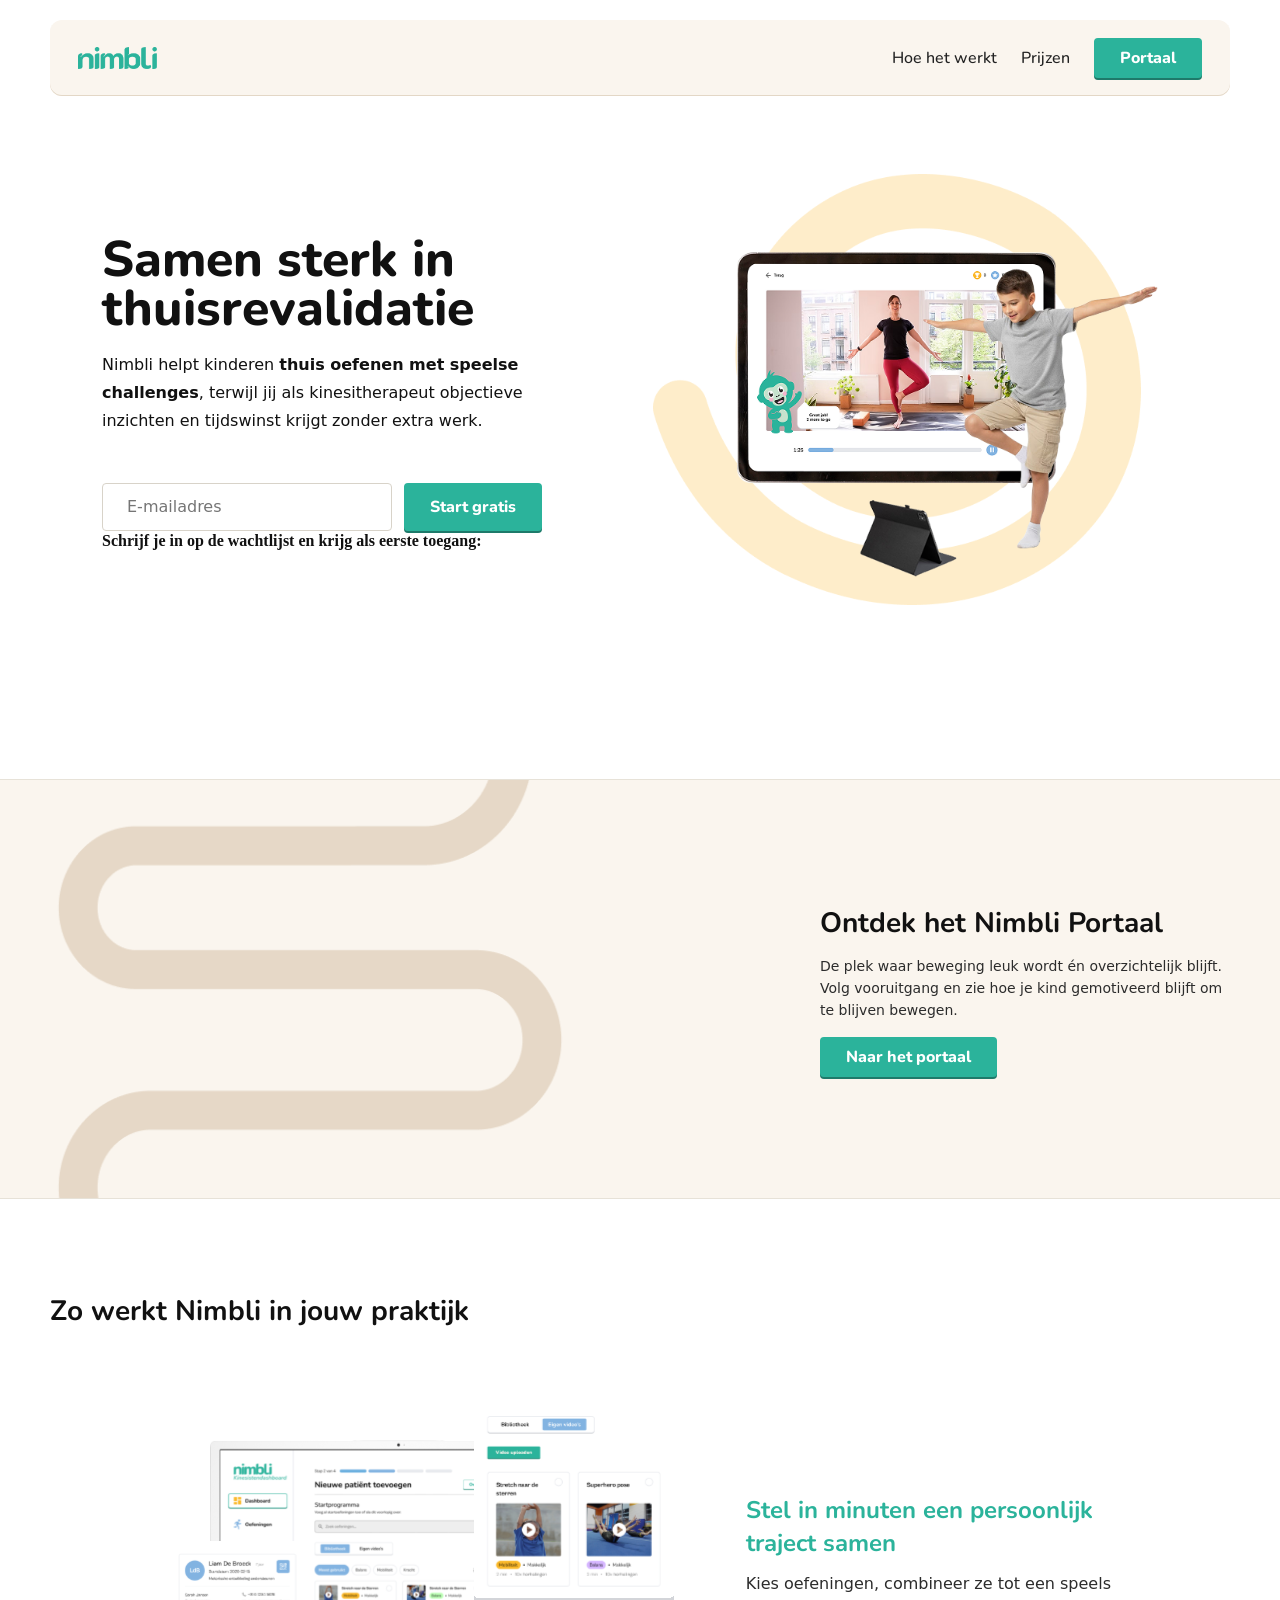
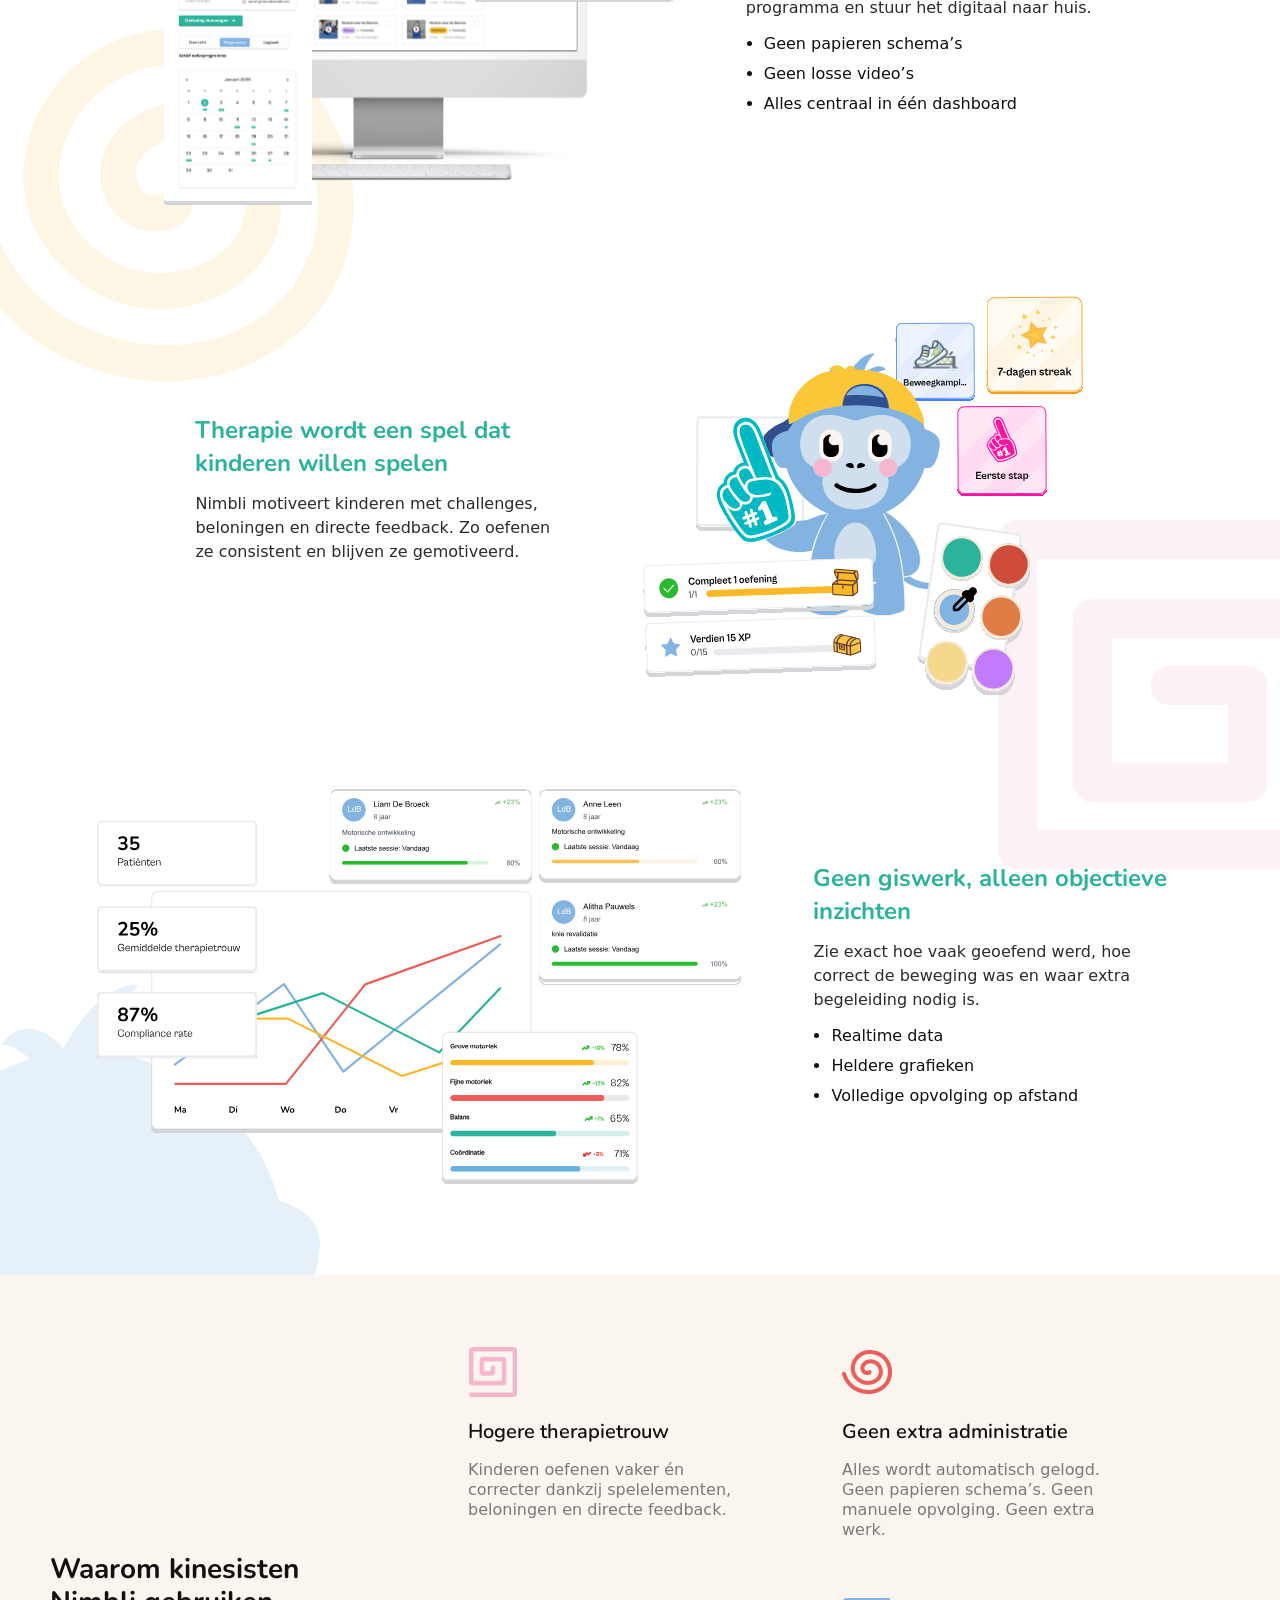
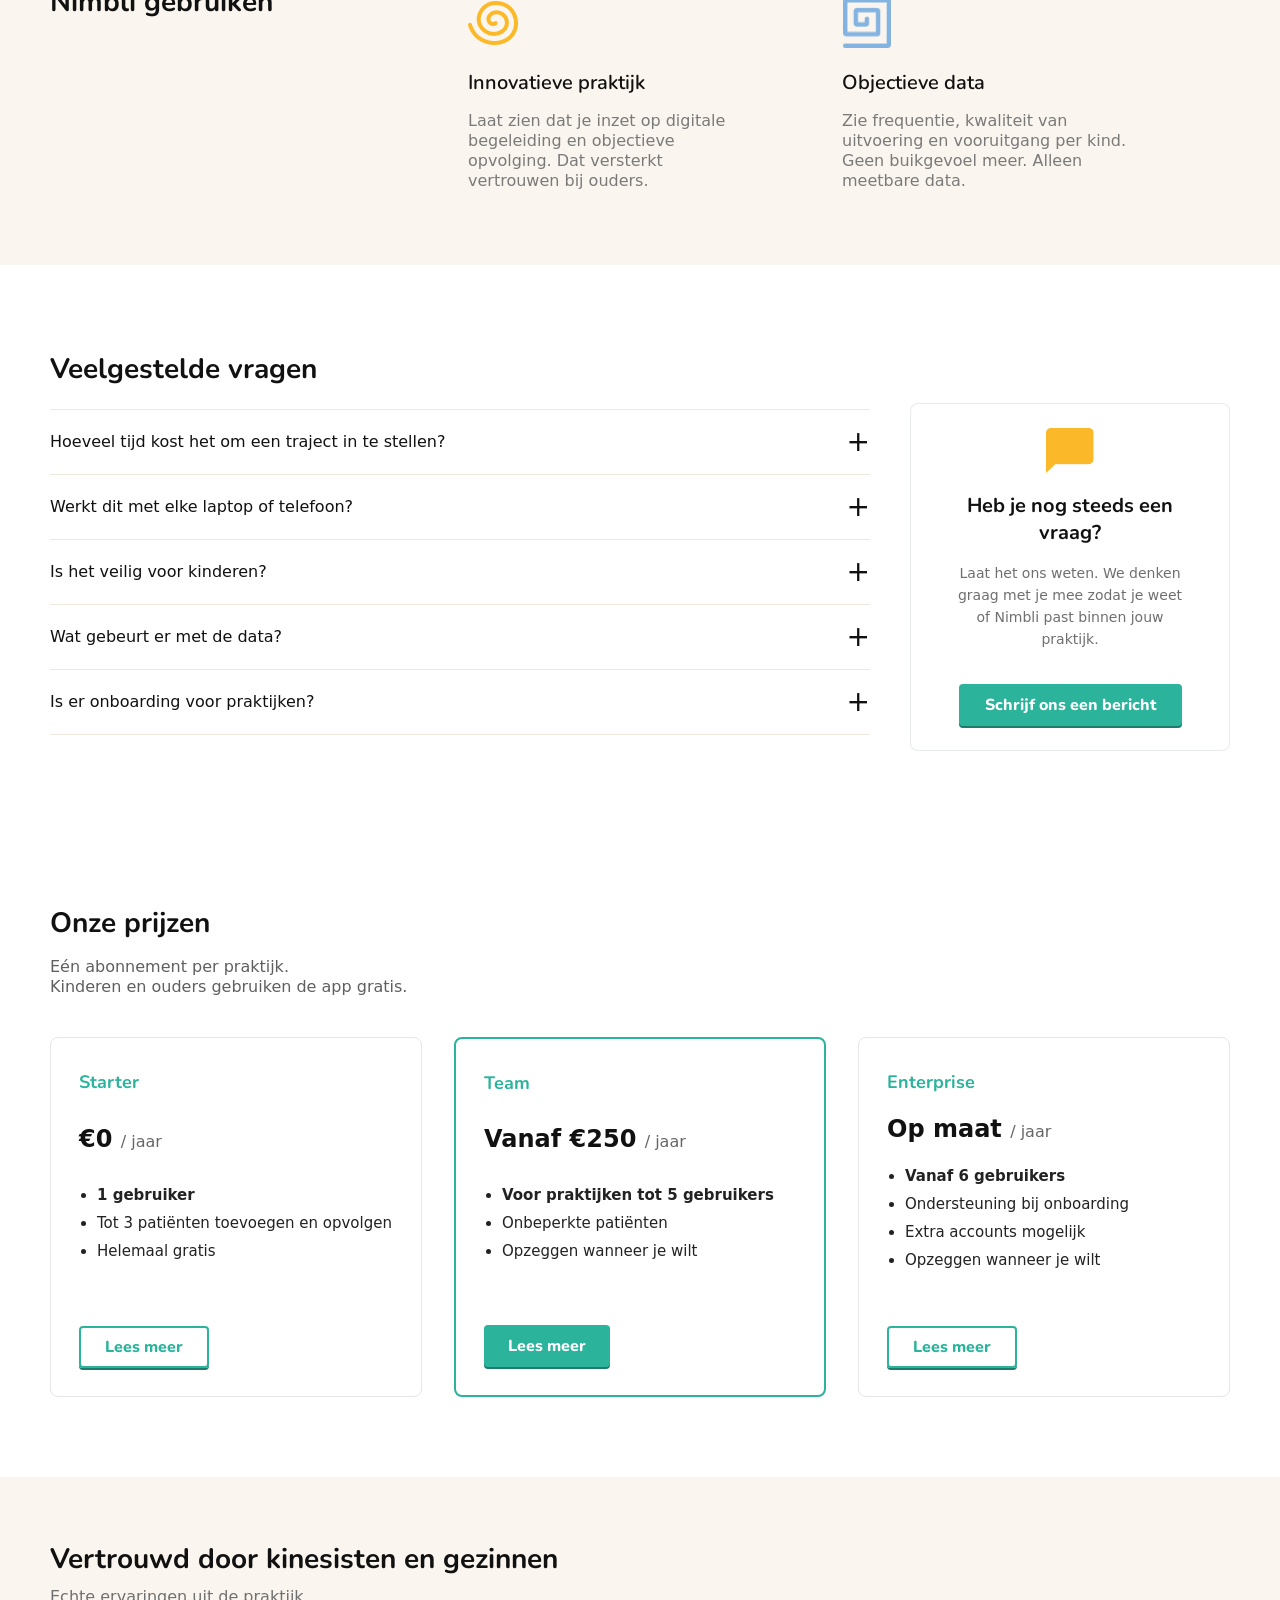
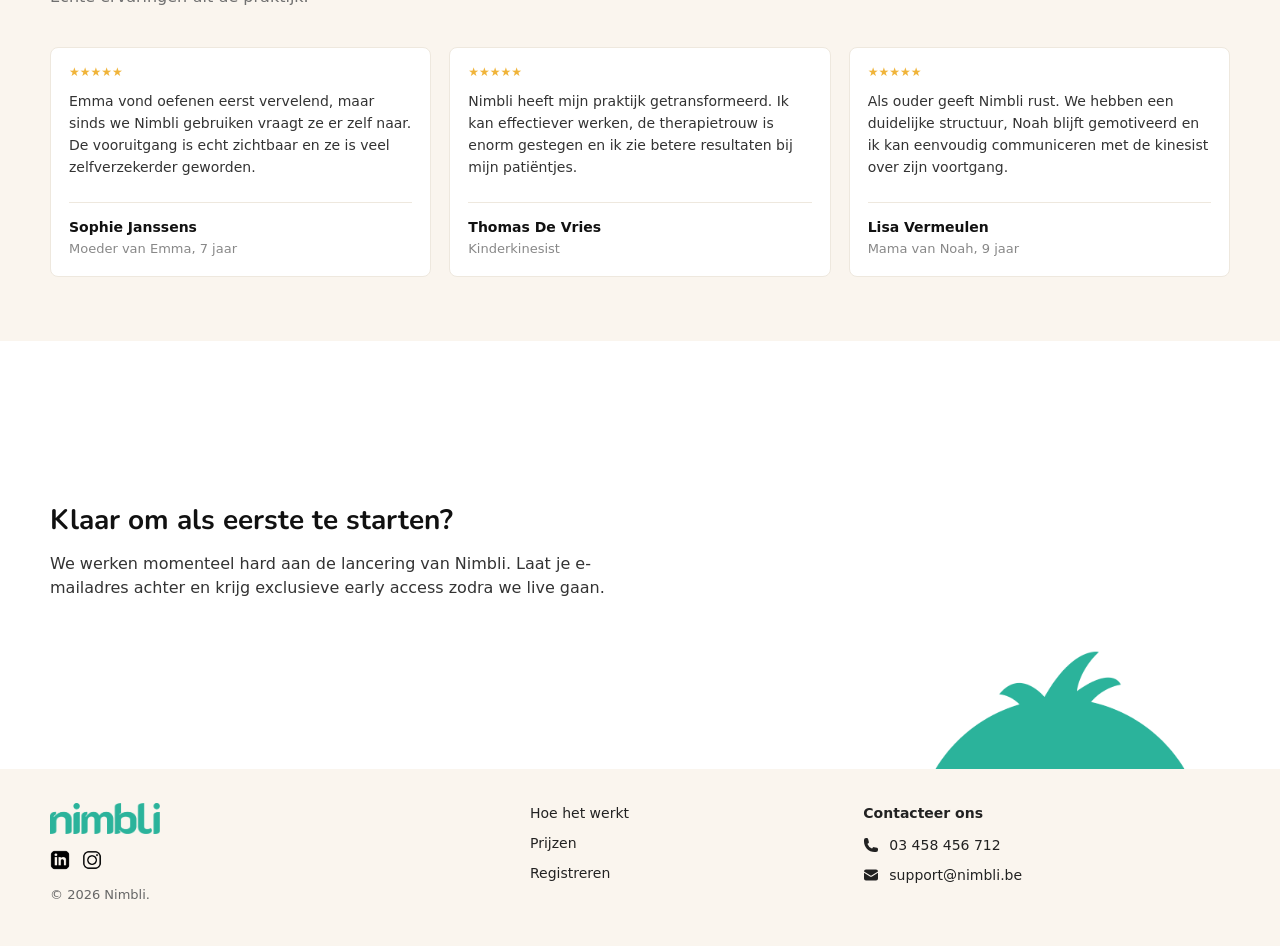
==== commit 1a07ace1: "Update Tag Manager" ====
--- a/index.html
+++ b/index.html
@@ -2,7 +2,6 @@
 <html lang="nl">
 
 <head>
-<<<<<<< HEAD
     <!-- Google Tag Manager -->
     <script>(function (w, d, s, l, i) {
             w[l] = w[l] || []; w[l].push({
@@ -56,89 +55,6 @@
 
     <link rel="stylesheet" href="css/font.css">
     <link rel="stylesheet" href="css/styles.css" />
-=======
-  <!-- Google Tag Manager -->
-  <script>
-    (function (w, d, s, l, i) {
-      w[l] = w[l] || [];
-      w[l].push({
-        'gtm.start': new Date().getTime(),
-        event: 'gtm.js'
-      });
-      var f = d.getElementsByTagName(s)[0],
-          j = d.createElement(s),
-          dl = l !== 'dataLayer' ? '&l=' + l : '';
-
-      j.async = true;
-      j.src = 'https://www.googletagmanager.com/gtm.js?id=' + i + dl;
-      f.parentNode.insertBefore(j, f);
-    })(window, document, 'script', 'dataLayer', 'GTM-WCHTFLN3');
-  </script>
-  <!-- End Google Tag Manager -->
-
-  <meta charset="utf-8" />
-  <meta name="viewport" content="width=device-width, initial-scale=1" />
-
-  <title>Nimbli — Samen sterk in thuisrevalidatie</title>
-  <meta
-    name="description"
-    content="Nimbli helpt kinesitherapeuten en gezinnen bij thuisrevalidatie met speelse challenges, objectieve inzichten en minder administratie."
-  />
-  <meta
-    name="keywords"
-    content="kinesitherapie software, thuisrevalidatie, praktijkbeheer, therapeuten software, praktijk software"
-  />
-  <meta name="author" content="Nimbli" />
-  <meta name="robots" content="index, follow" />
-
-  <link rel="canonical" href="https://nimbli.be" />
-
-  <!-- Favicon -->
-  <link rel="icon" href="/favicon.ico" sizes="any" />
-
-  <!-- Open Graph -->
-  <meta property="og:locale" content="nl_BE" />
-  <meta property="og:type" content="website" />
-  <meta property="og:site_name" content="Nimbli" />
-  <meta property="og:title" content="Nimbli — Samen sterk in thuisrevalidatie" />
-  <meta
-    property="og:description"
-    content="Nimbli helpt kinesitherapeuten en gezinnen bij thuisrevalidatie met speelse challenges, objectieve inzichten en minder administratie."
-  />
-  <meta property="og:url" content="https://nimbli.be" />
-  <meta property="og:image" content="https://nimbli.be/assets/images/preview.png" />
-  <meta property="og:image:alt" content="Preview van Nimbli" />
-
-  <!-- Twitter -->
-  <meta name="twitter:card" content="summary_large_image" />
-  <meta name="twitter:title" content="Nimbli — Samen sterk in thuisrevalidatie" />
-  <meta
-    name="twitter:description"
-    content="Nimbli helpt kinesitherapeuten en gezinnen bij thuisrevalidatie met speelse challenges, objectieve inzichten en minder administratie."
-  />
-  <meta name="twitter:image" content="https://nimbli.be/assets/images/preview.png" />
-
-  <!-- Fonts -->
-  <link rel="preconnect" href="https://fonts.googleapis.com" />
-  <link rel="preconnect" href="https://fonts.gstatic.com" crossorigin />
-  <link
-    href="https://fonts.googleapis.com/css2?family=Nunito:wght@400;500;600;700;800;900&display=swap"
-    rel="stylesheet"
-  />
-
-  <link rel="stylesheet" href="css/font.css" />
-  <link rel="stylesheet" href="css/styles.css" />
-
-    <!-- MailerLite Universal -->
-    <script>
-        (function(w,d,e,u,f,l,n){w[f]=w[f]||function(){(w[f].q=w[f].q||[])
-        .push(arguments);},l=d.createElement(e),l.async=1,l.src=u,
-        n=d.getElementsByTagName(e)[0],n.parentNode.insertBefore(l,n);})
-        (window,document,'script','https://assets.mailerlite.com/js/universal.js','ml');
-        ml('account', '2282656');
-    </script>
-    <!-- End MailerLite Universal -->
->>>>>>> c84e07b108ef15a624a57b26eee5cda7050000c0
 </head>
 
 <body>
@@ -188,7 +104,6 @@
                         Nimbli helpt kinderen <strong>thuis oefenen met speelse challenges</strong>, terwijl jij als
                         kinesitherapeut objectieve inzichten en tijdswinst krijgt zonder extra werk.
                     </p>
-<<<<<<< HEAD
 
                     <div class="hero__cta">
                         <label class="form-field">
@@ -196,17 +111,11 @@
                         </label>
                         <a href="onboarding.html" class="btn btn--primary">Start gratis</a>
                     </div>
-=======
-                    <!-- <div class="hero__cta">
-                                <label class="form-field">
-                                    <input type="email" id="waitlistEmail" name="email" placeholder="Voer je e-mail in voor de wachtlijst" required>
-                                </label>
-                                <a href="onboarding.html" id="startGratisBtn" class="btn btn--primary">Start gratis</a>
-                    </div> -->
->>>>>>> c84e07b108ef15a624a57b26eee5cda7050000c0
 
                     <!-- <p class="hero__note">Geen verplichtingen</p> -->
-                    <span style="font-size: 16px; font-weight: bold; font-family: 'Cabinet Grotesk', sans serif;">Schrijf je in op de wachtlijst en krijg als eerste toegang:</span>
+                    <span
+                        style="font-size: 16px; font-weight: bold; font-family: 'Cabinet Grotesk', sans serif;">Schrijf
+                        je in op de wachtlijst en krijg als eerste toegang:</span>
                     <div class="ml-embedded" data-form="lOY6Vr"></div>
                 </div>
 
@@ -510,13 +419,9 @@
                     <h2>Klaar om als eerste te starten?</h2>
                     <p>We werken momenteel hard aan de lancering van Nimbli.
                         Laat je e-mailadres achter en krijg exclusieve early access zodra we live gaan.</p>
-                    <div class="ml-embedded" data-form="rIYcTu"></div>    
-                </div>
-
-<<<<<<< HEAD
-=======
-        
->>>>>>> c84e07b108ef15a624a57b26eee5cda7050000c0
+                    <div class="ml-embedded" data-form="rIYcTu"></div>
+                </div>
+
                 <div class="cta__visual" aria-hidden="true">
                     <img src="assets/images/cta-monkey-base.png" alt="" class="cta-monkey">
                     <img src="assets/images/cta-monkey-stars.png" alt="" class="cta-stars">
@@ -625,11 +530,7 @@
 
 
         const cta = document.querySelector('.cta');
-<<<<<<< HEAD
         const btn = document.querySelector('.cta .btn');
-=======
-const btn = document.querySelector('.cta .ml-embedded');
->>>>>>> c84e07b108ef15a624a57b26eee5cda7050000c0
 
         if (cta && btn) {
             btn.addEventListener('mouseenter', () => {
@@ -641,11 +542,8 @@
             });
         }
     </script>
-<<<<<<< HEAD
-
-
-=======
->>>>>>> c84e07b108ef15a624a57b26eee5cda7050000c0
+
+
 </body>
 
 </html>
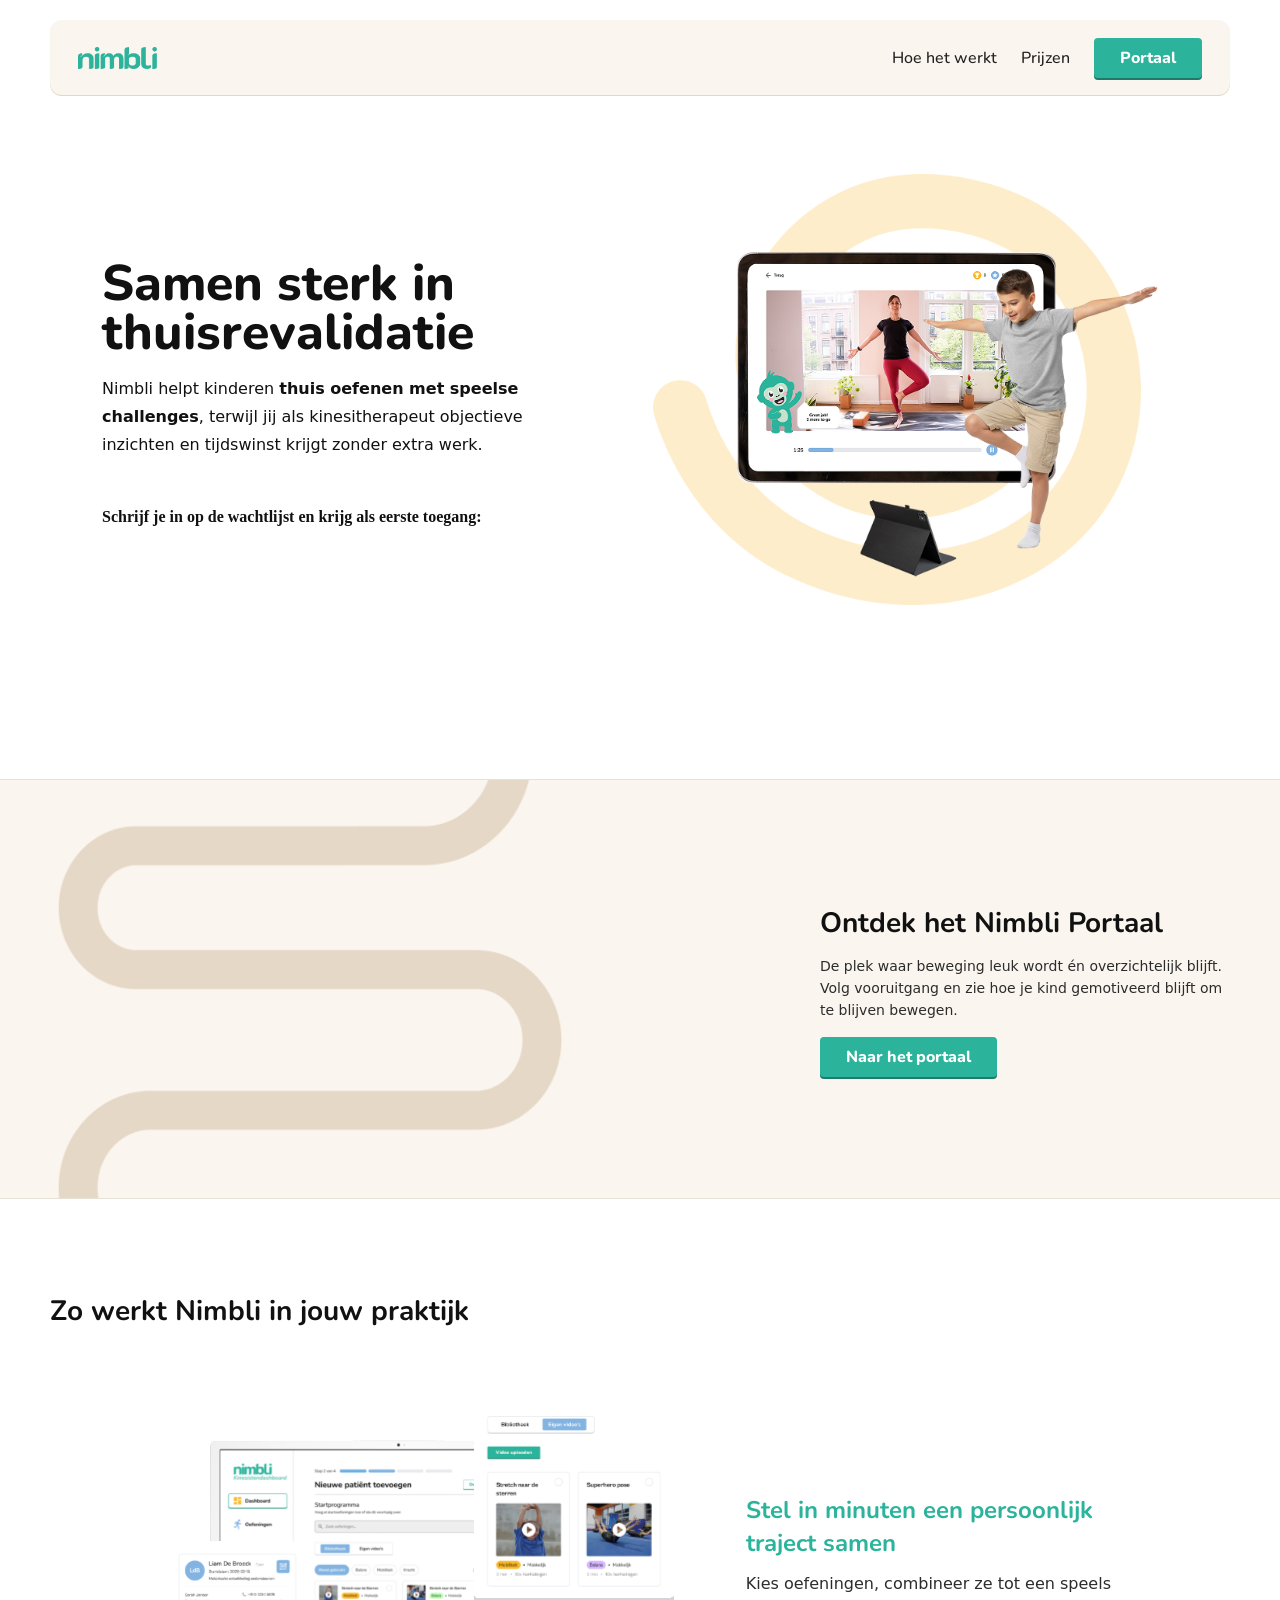
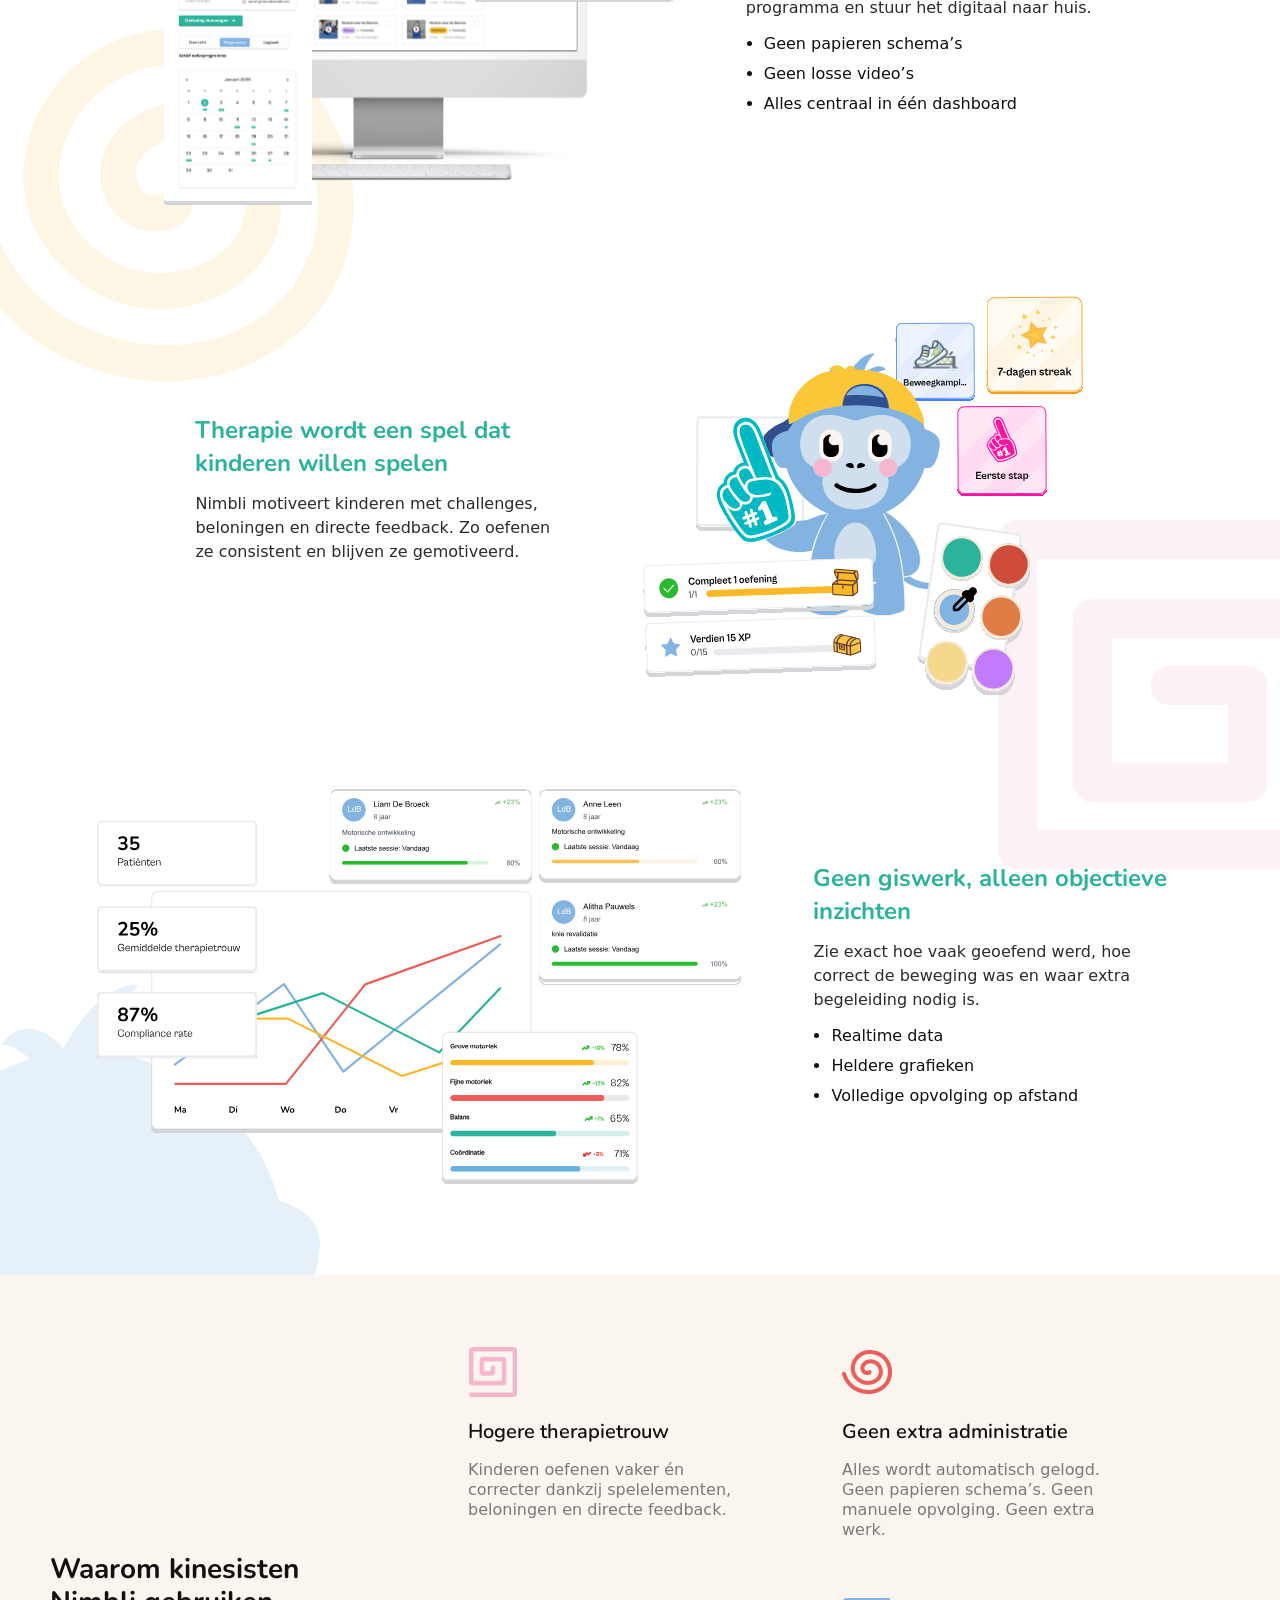
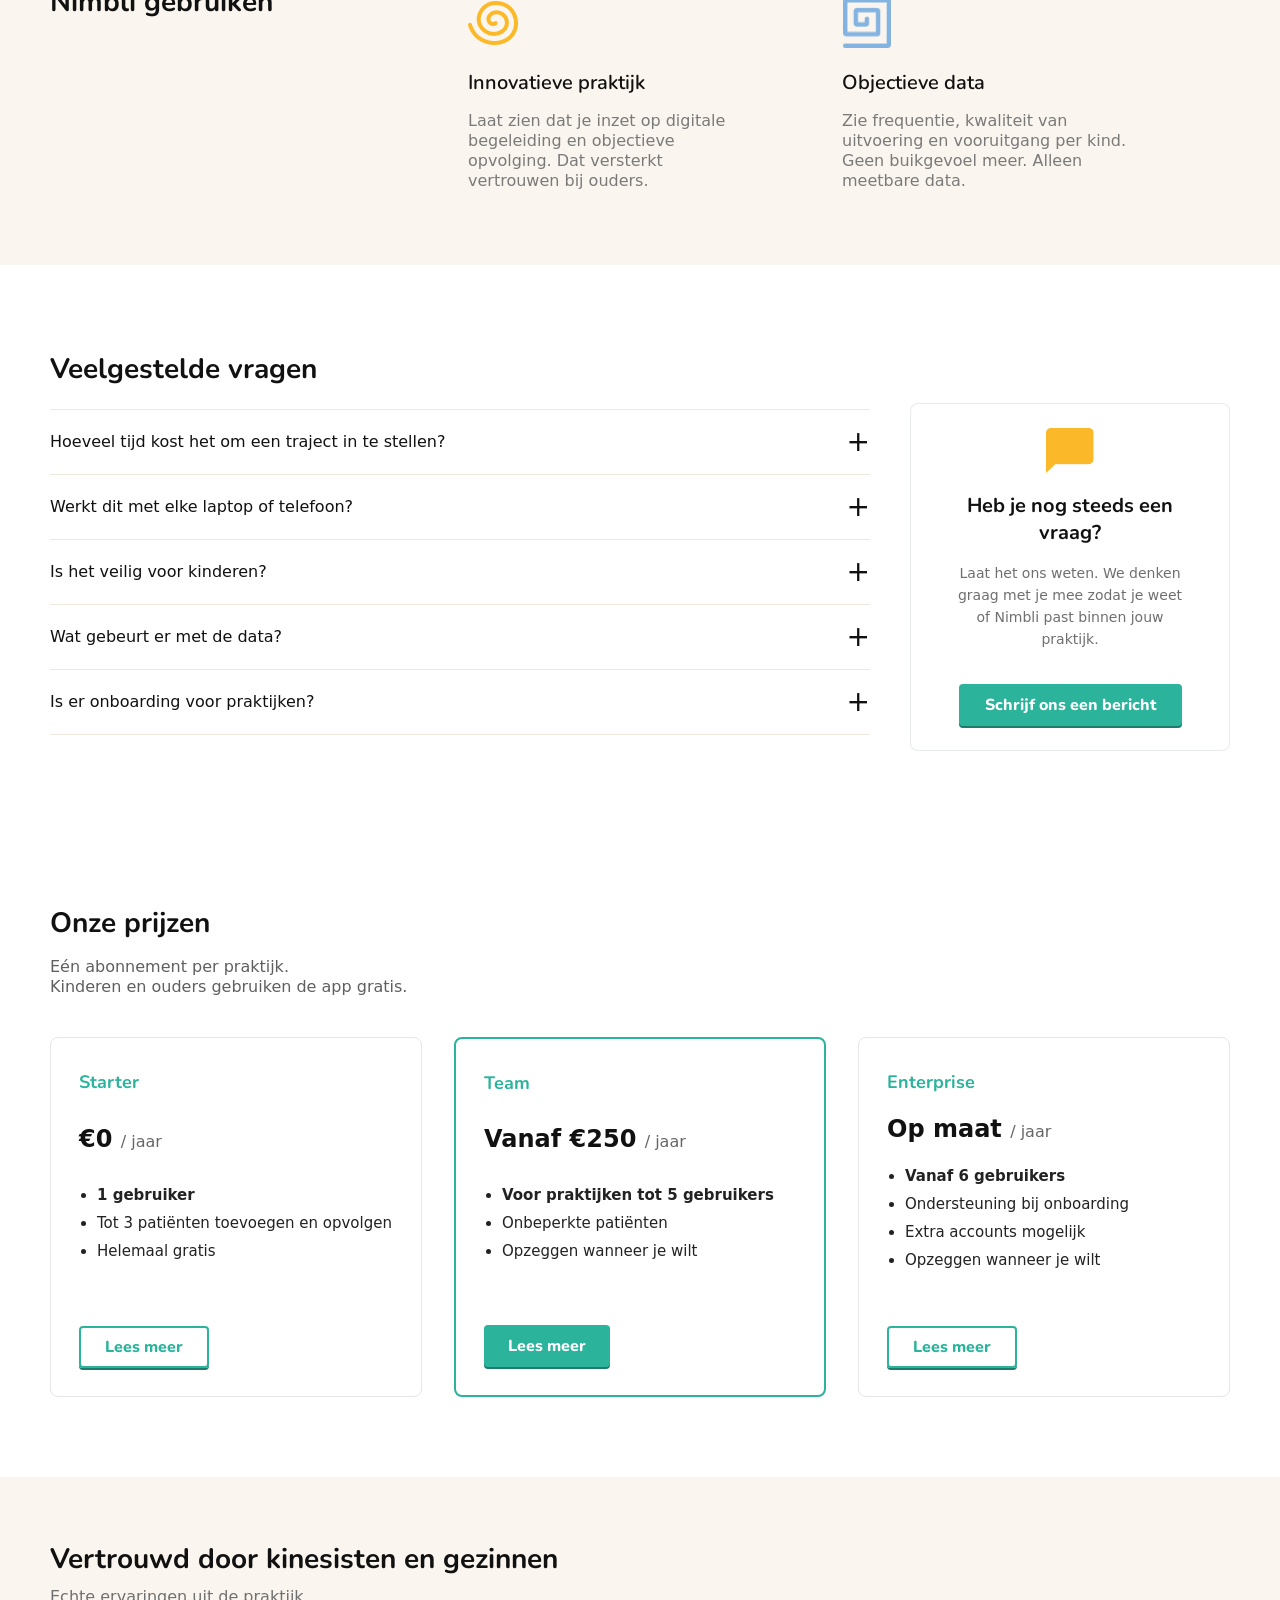
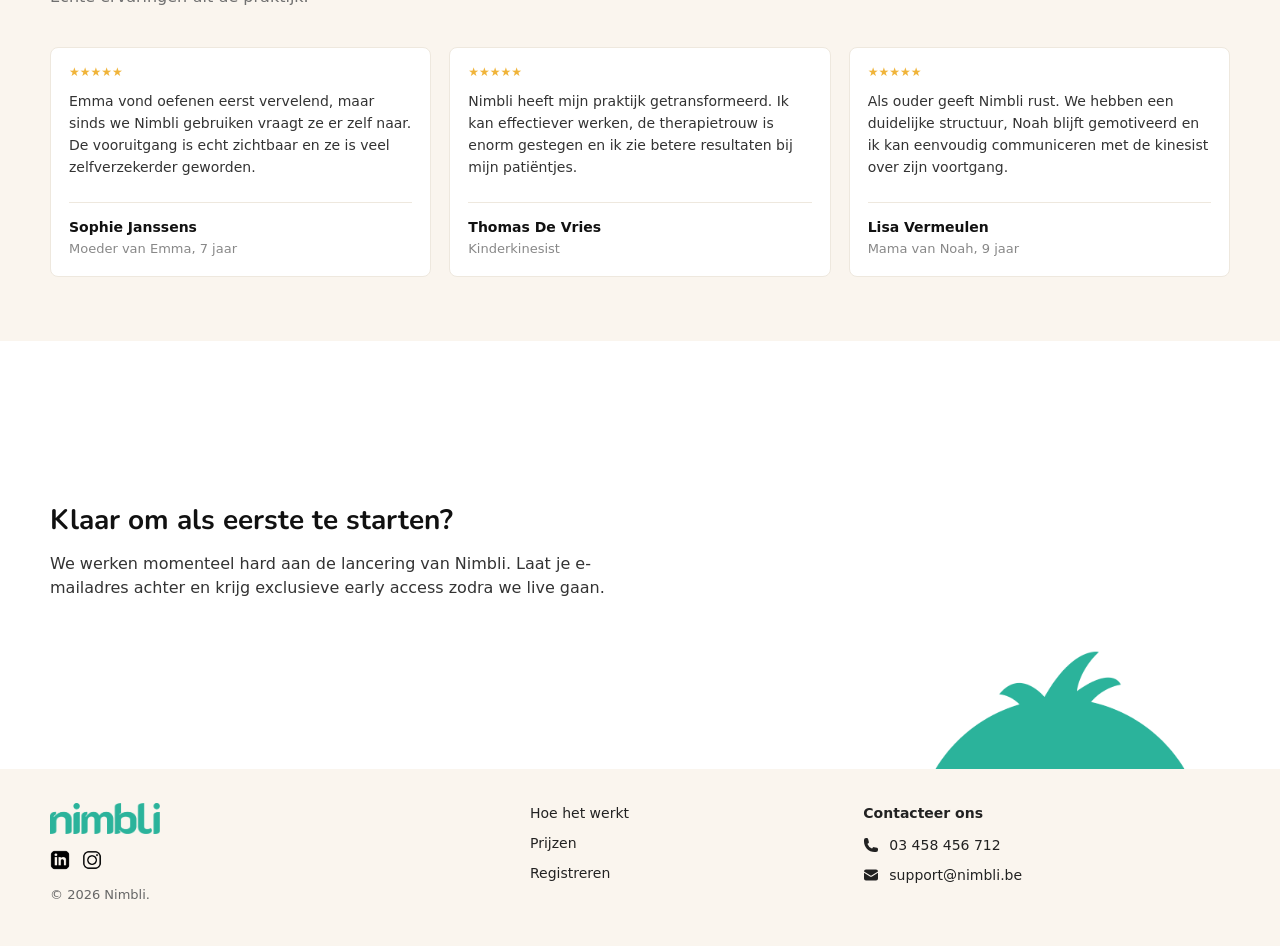
==== commit 8ab85af1: "Add MailerLite Universal script to index.html" ====
--- a/index.html
+++ b/index.html
@@ -12,6 +12,14 @@
                     'https://www.googletagmanager.com/gtm.js?id=' + i + dl; f.parentNode.insertBefore(j, f);
         })(window, document, 'script', 'dataLayer', 'GTM-PT36XX7K');</script>
     <!-- End Google Tag Manager -->
+    <!-- Microsoft Clarity -->
+    <script type="text/javascript">
+        (function (c, l, a, r, i, t, y) {
+            c[a] = c[a] || function () { (c[a].q = c[a].q || []).push(arguments) };
+            t = l.createElement(r); t.async = 1; t.src = "https://www.clarity.ms/tag/" + i;
+            y = l.getElementsByTagName(r)[0]; y.parentNode.insertBefore(t, y);
+        })(window, document, "clarity", "script", "wg4kepsp54");
+    </script>
 
     <meta charset="utf-8" />
     <meta name="viewport" content="width=device-width, initial-scale=1" />
@@ -55,6 +63,16 @@
 
     <link rel="stylesheet" href="css/font.css">
     <link rel="stylesheet" href="css/styles.css" />
+
+    <!-- MailerLite Universal -->
+<script>
+    (function(w,d,e,u,f,l,n){w[f]=w[f]||function(){(w[f].q=w[f].q||[])
+    .push(arguments);},l=d.createElement(e),l.async=1,l.src=u,
+    n=d.getElementsByTagName(e)[0],n.parentNode.insertBefore(l,n);})
+    (window,document,'script','https://assets.mailerlite.com/js/universal.js','ml');
+    ml('account', '2282656');
+</script>
+<!-- End MailerLite Universal -->
 </head>
 
 <body>
@@ -105,13 +123,7 @@
                         kinesitherapeut objectieve inzichten en tijdswinst krijgt zonder extra werk.
                     </p>
 
-                    <div class="hero__cta">
-                        <label class="form-field">
-                            <input type="email" name="email" placeholder="E-mailadres" required>
-                        </label>
-                        <a href="onboarding.html" class="btn btn--primary">Start gratis</a>
-                    </div>
-
+    
                     <!-- <p class="hero__note">Geen verplichtingen</p> -->
                     <span
                         style="font-size: 16px; font-weight: bold; font-family: 'Cabinet Grotesk', sans serif;">Schrijf
@@ -533,14 +545,14 @@
         const btn = document.querySelector('.cta .btn');
 
         if (cta && btn) {
-            btn.addEventListener('mouseenter', () => {
-                cta.classList.add('is-excited');
-            });
-
-            btn.addEventListener('mouseleave', () => {
-                cta.classList.remove('is-excited');
-            });
-        }
+    btn.addEventListener('mouseenter', () => {
+        cta.classList.add('is-excited');
+    });
+
+    btn.addEventListener('mouseleave', () => {
+        cta.classList.remove('is-excited');
+    });
+}
     </script>
 
 
